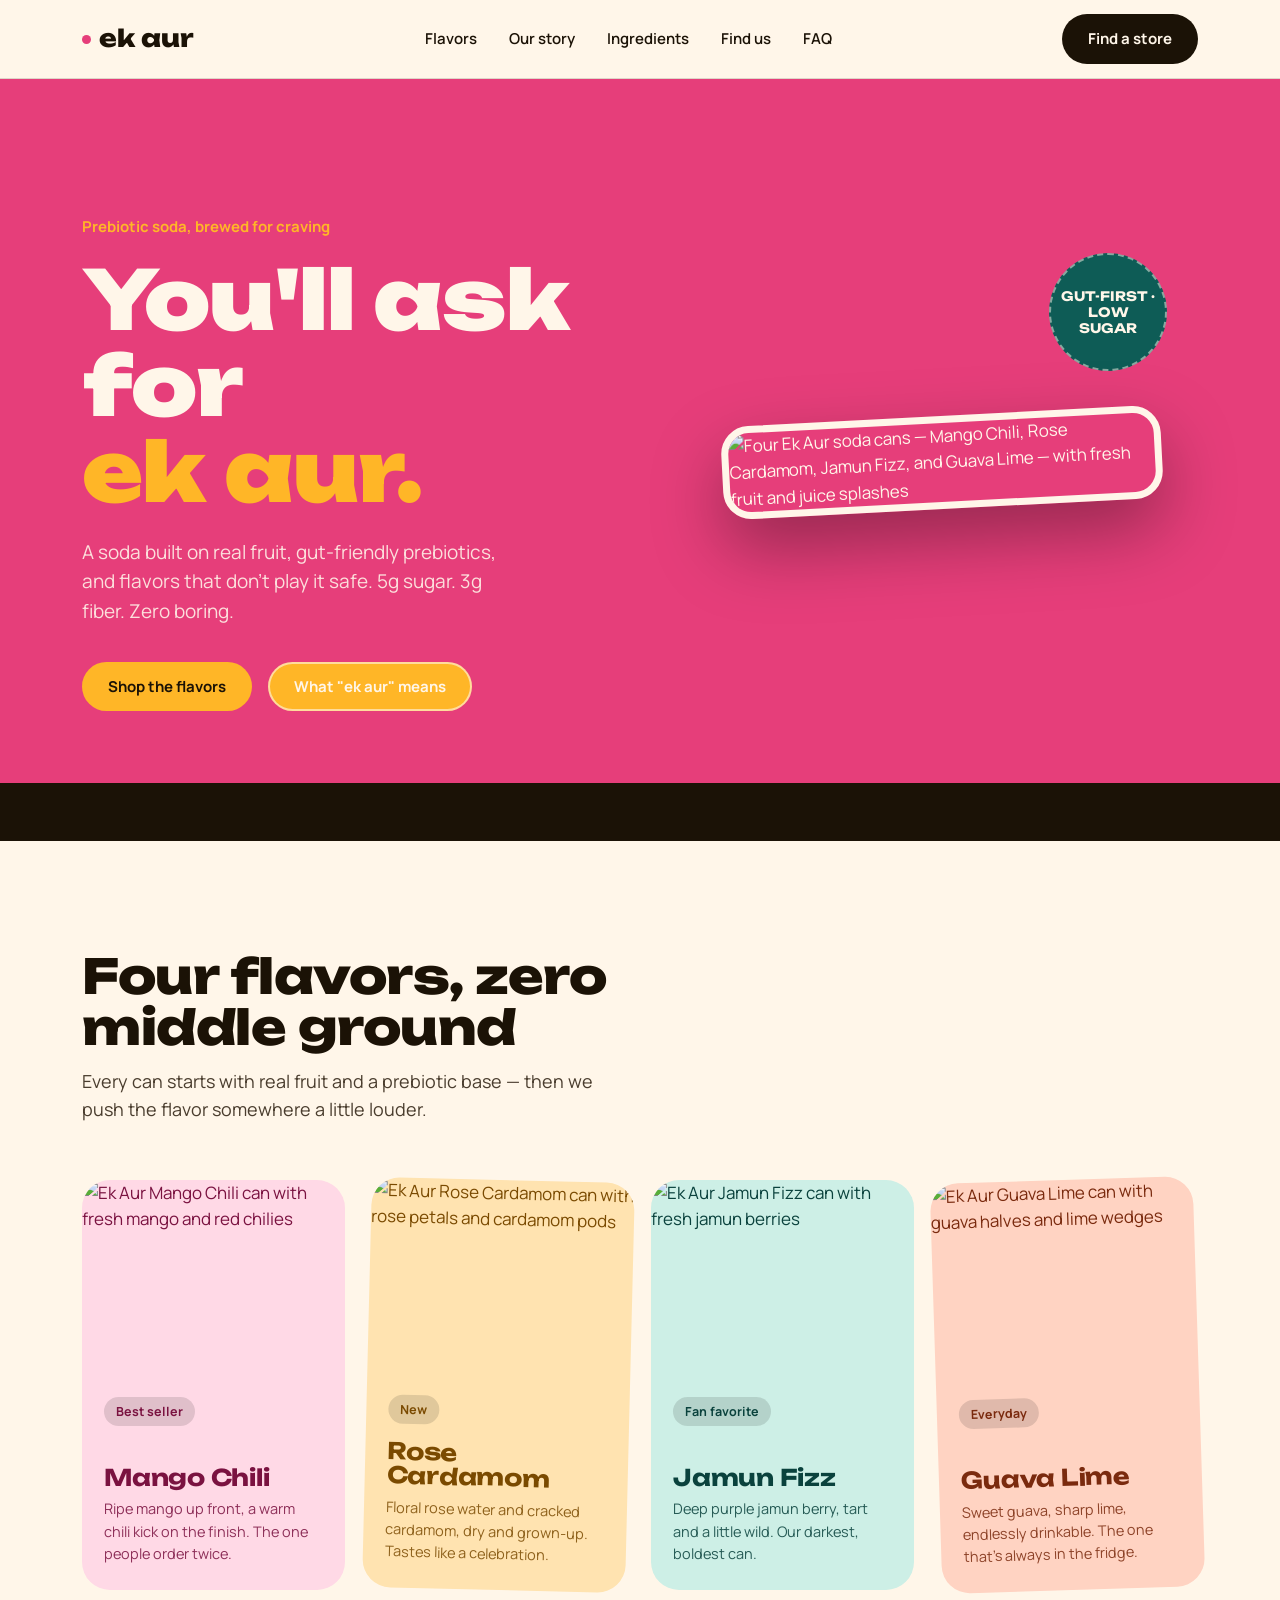
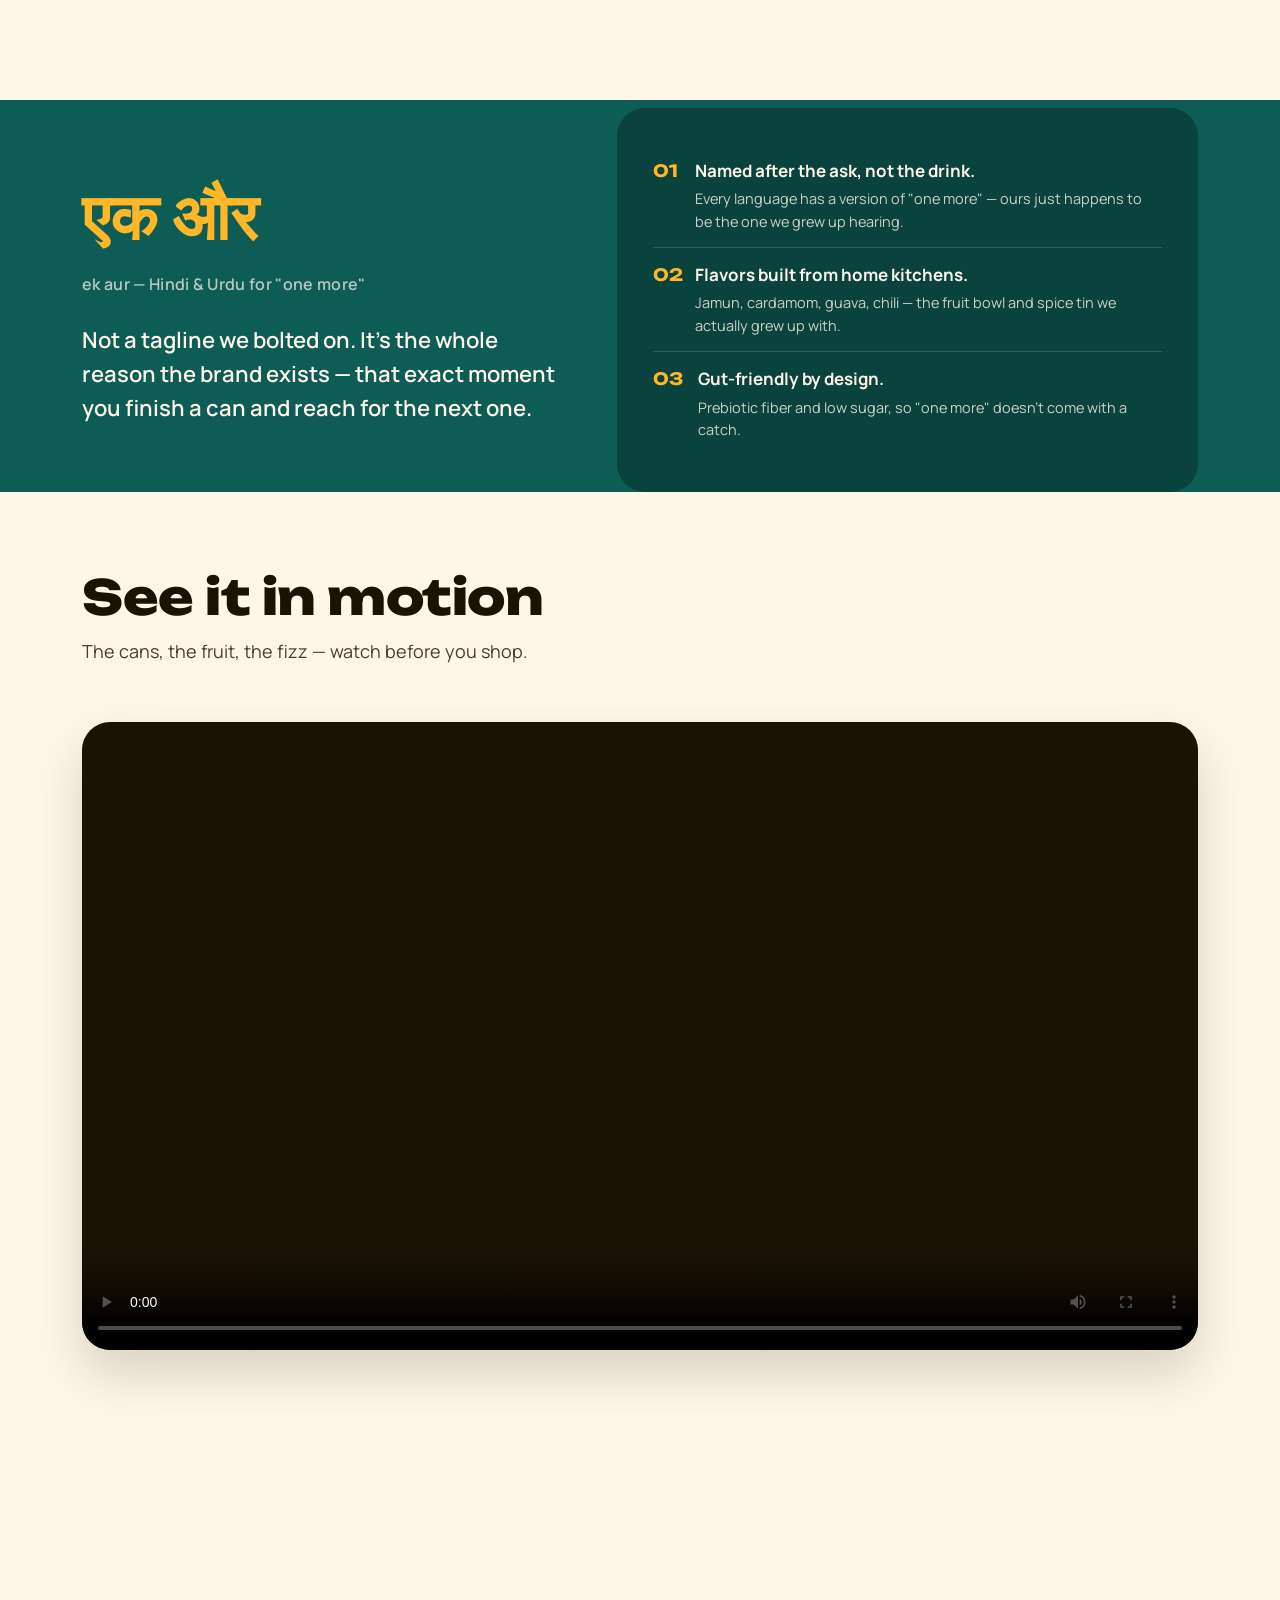
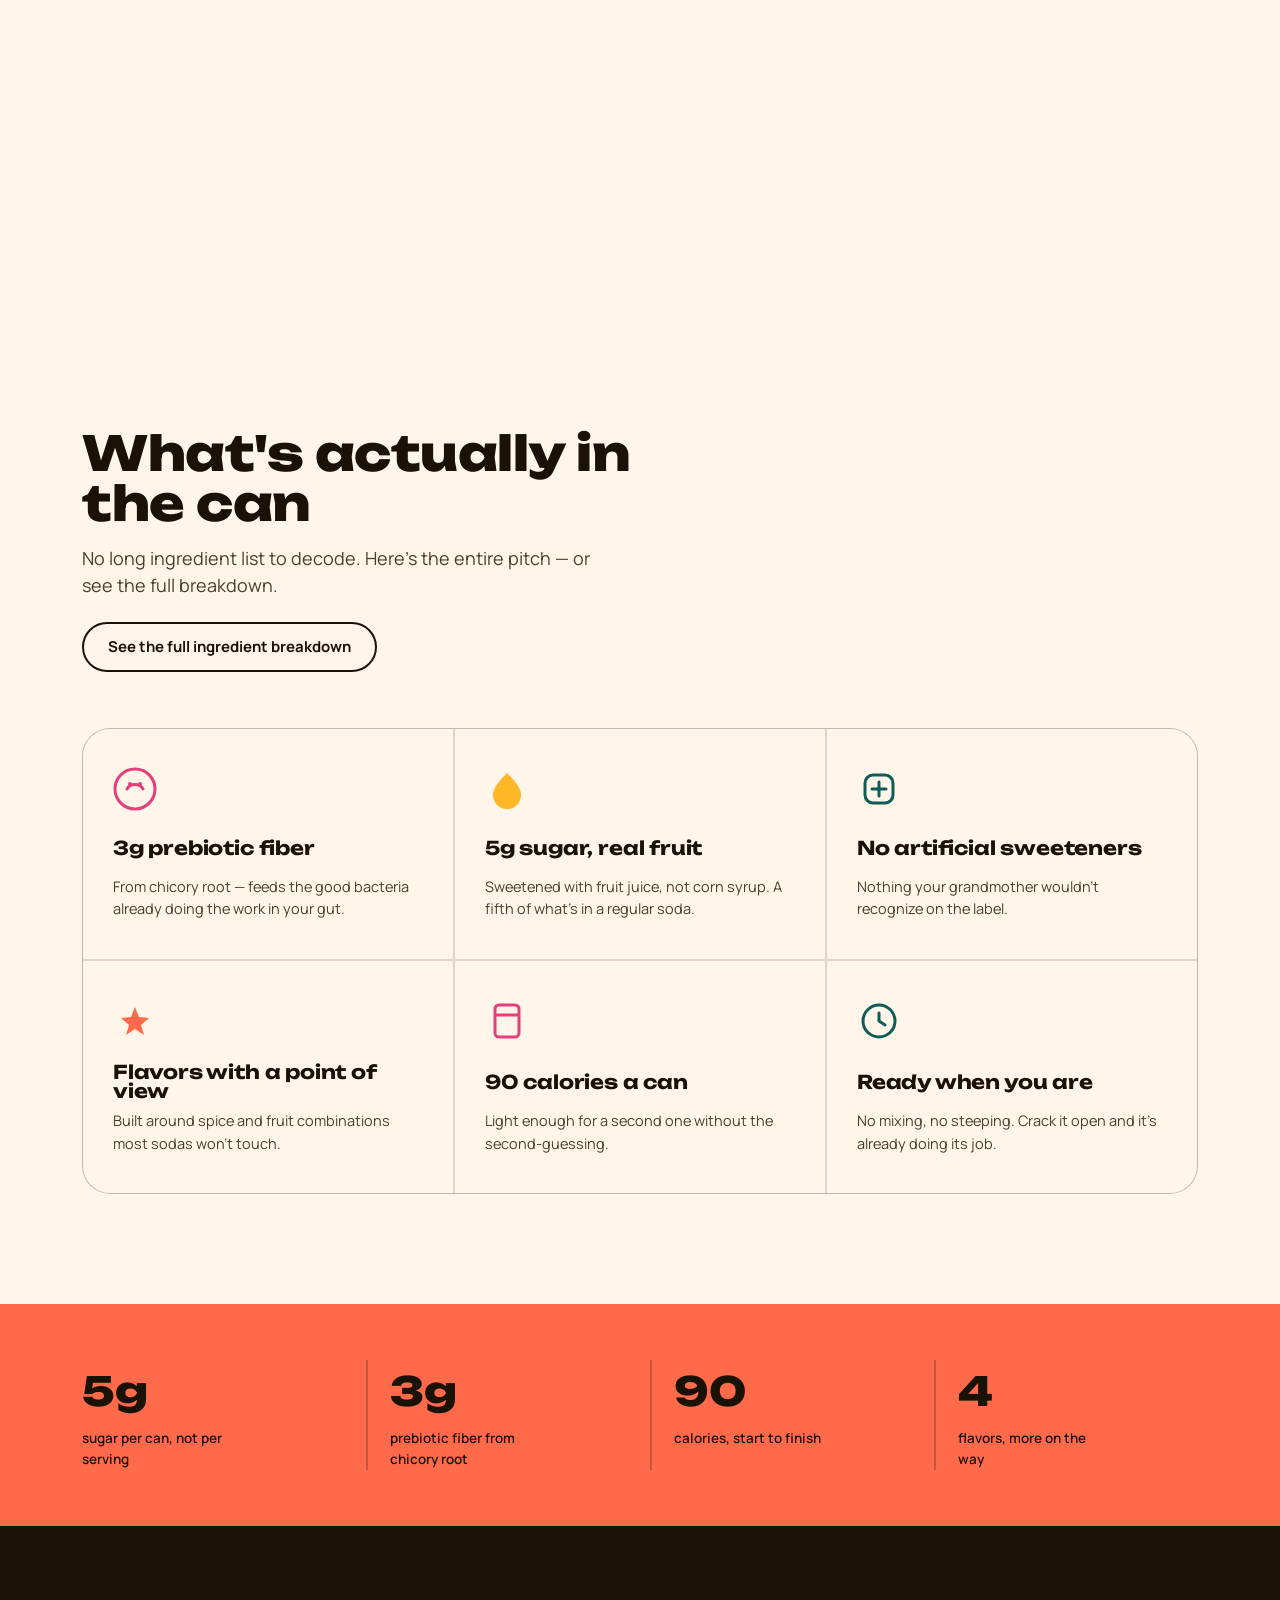
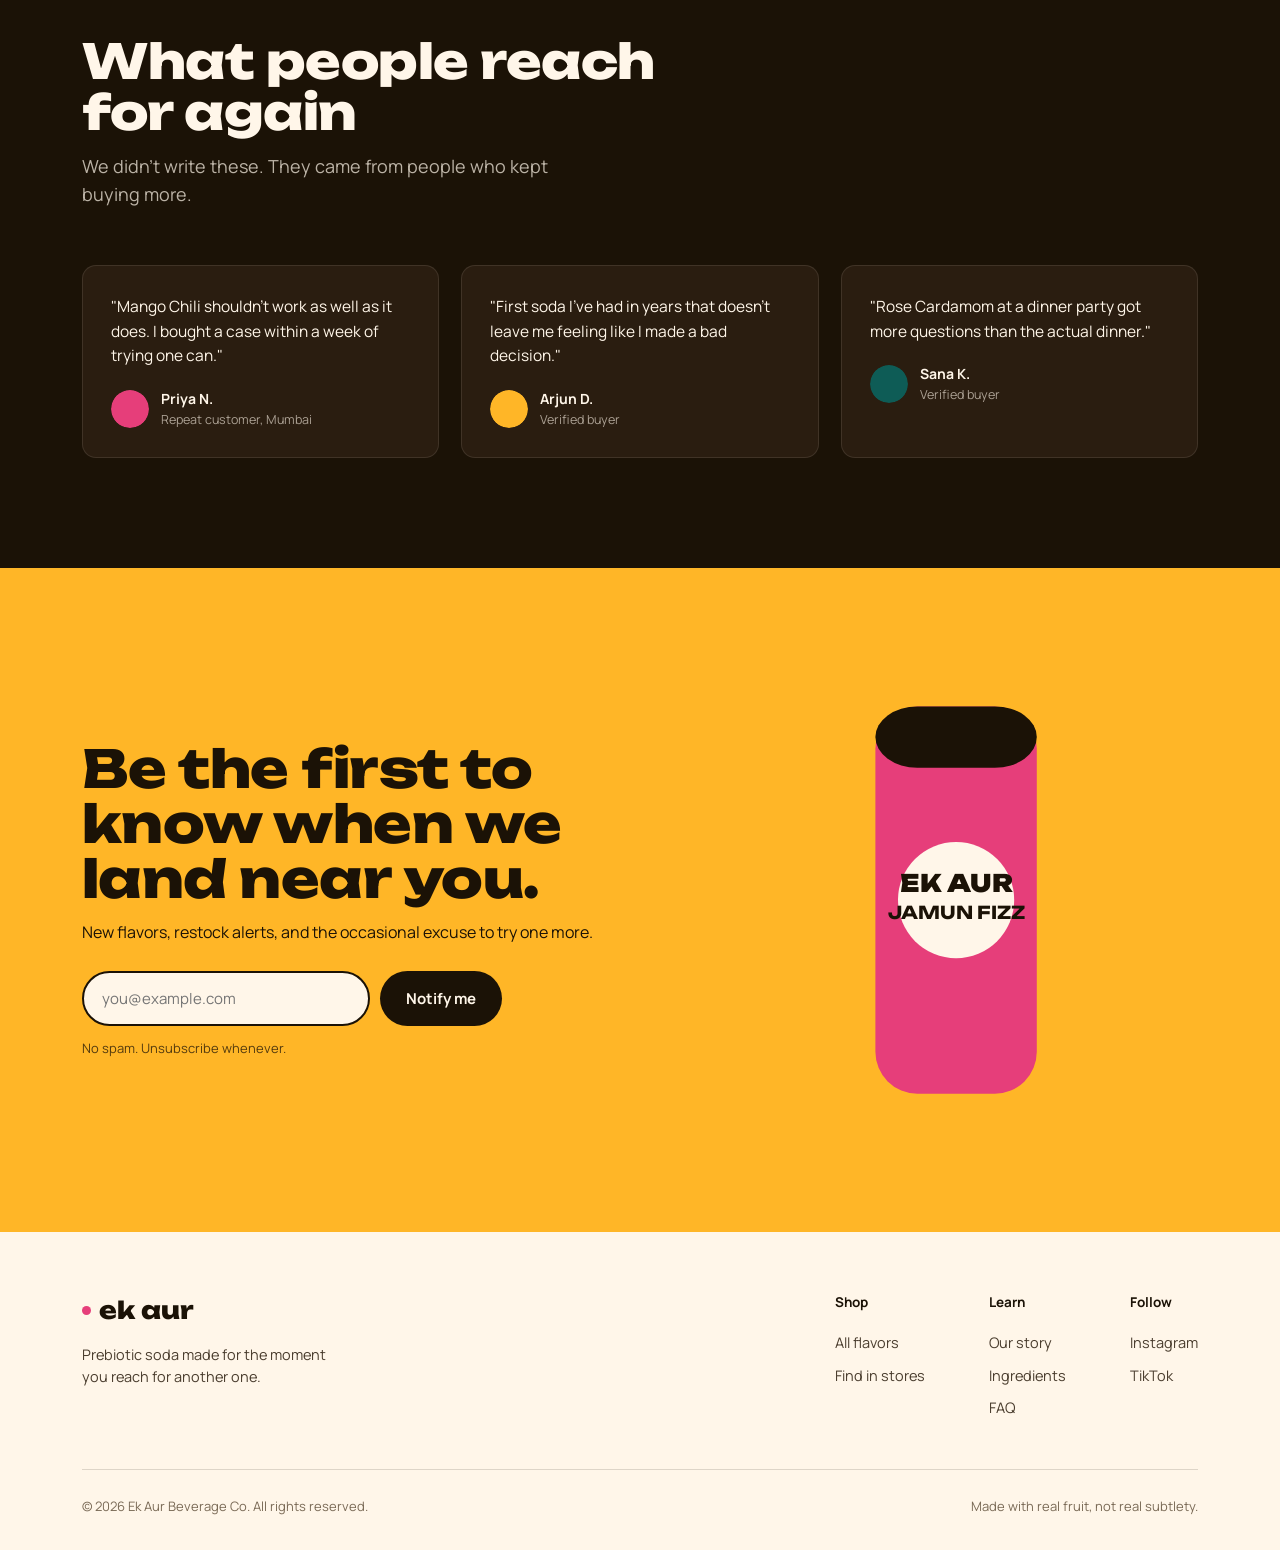
==== index.html @ 84d924bc "Add files via upload" ====
<!DOCTYPE html>
<html lang="en">
<head>
<meta charset="UTF-8">
<meta name="viewport" content="width=device-width, initial-scale=1.0">
<title>Ek Aur — Soda that makes you say it again</title>
<link rel="preconnect" href="https://fonts.googleapis.com">
<link rel="preconnect" href="https://fonts.gstatic.com" crossorigin>
<link href="https://fonts.googleapis.com/css2?family=Unbounded:wght@400;600;800;900&family=Manrope:wght@400;500;600;700;800&display=swap" rel="stylesheet">
<link rel="stylesheet" href="styles.css">
</head>
<body>

<header>
  <nav class="wrap">
    <a href="index.html" class="logo"><span class="dot"></span>ek aur</a>
    <div class="nav-links">
      <a href="index.html#flavors">Flavors</a>
      <a href="index.html#story">Our story</a>
      <a href="ingredients.html">Ingredients</a>
      <a href="find-us.html">Find us</a>
      <a href="faq.html">FAQ</a>
    </div>
    <a href="find-us.html" class="btn">Find a store</a>
  </nav>
</header>

<section class="hero">
  <div class="wrap">
    <div class="hero-copy">
      <div class="hero-eyebrow">Prebiotic soda, brewed for craving</div>
      <h1>You'll ask for<br><span class="accent">ek aur.</span></h1>
      <p class="lede">A soda built on real fruit, gut-friendly prebiotics, and flavors that don't play it safe. 5g sugar. 3g fiber. Zero boring.</p>
      <div class="hero-cta">
        <a href="#flavors" class="btn">Shop the flavors</a>
        <a href="#story" class="btn ghost">What "ek aur" means</a>
      </div>
    </div>
    <div class="hero-art">
      <div class="hero-badge">GUT-FIRST&nbsp;· LOW SUGAR</div>
      <div class="hero-photo-frame">
        <picture>
          <source srcset="media/can-group-hero.webp" type="image/webp">
          <img src="media/can-group-hero.jpg" alt="Four Ek Aur soda cans — Mango Chili, Rose Cardamom, Jamun Fizz, and Guava Lime — with fresh fruit and juice splashes" loading="eager">
        </picture>
      </div>
    </div>
  </div>
</section>

<div class="marquee-band">
  <div class="marquee-track">
    <span>5G SUGAR</span>REAL FRUIT<span>3G PREBIOTIC FIBER</span>NO ARTIFICIAL SWEETENERS<span>MADE FOR SHARING (OR NOT)</span>4 FLAVORS<span>ONE MORE, ALWAYS</span>
  </div>
</div>

<section class="section" id="flavors">
  <div class="wrap">
    <div class="section-head">
      <h2>Four flavors, zero middle ground</h2>
      <p>Every can starts with real fruit and a prebiotic base — then we push the flavor somewhere a little louder.</p>
    </div>
    <div class="flavor-grid">
      <div class="flavor-card f1">
        <picture>
          <source srcset="media/can-mango-chili.webp" type="image/webp">
          <img class="flavor-photo" src="media/can-mango-chili.jpg" alt="Ek Aur Mango Chili can with fresh mango and red chilies" loading="lazy">
        </picture>
        <div class="flavor-card-body">
          <span class="flavor-tag">Best seller</span>
          <div>
            <h3>Mango Chili</h3>
            <p>Ripe mango up front, a warm chili kick on the finish. The one people order twice.</p>
          </div>
        </div>
      </div>
      <div class="flavor-card f2">
        <picture>
          <source srcset="media/can-rose-cardamom.webp" type="image/webp">
          <img class="flavor-photo" src="media/can-rose-cardamom.jpg" alt="Ek Aur Rose Cardamom can with rose petals and cardamom pods" loading="lazy">
        </picture>
        <div class="flavor-card-body">
          <span class="flavor-tag">New</span>
          <div>
            <h3>Rose Cardamom</h3>
            <p>Floral rose water and cracked cardamom, dry and grown-up. Tastes like a celebration.</p>
          </div>
        </div>
      </div>
      <div class="flavor-card f3">
        <picture>
          <source srcset="media/can-jamun-fizz.webp" type="image/webp">
          <img class="flavor-photo" src="media/can-jamun-fizz.jpg" alt="Ek Aur Jamun Fizz can with fresh jamun berries" loading="lazy">
        </picture>
        <div class="flavor-card-body">
          <span class="flavor-tag">Fan favorite</span>
          <div>
            <h3>Jamun Fizz</h3>
            <p>Deep purple jamun berry, tart and a little wild. Our darkest, boldest can.</p>
          </div>
        </div>
      </div>
      <div class="flavor-card f4">
        <picture>
          <source srcset="media/can-guava-lime.webp" type="image/webp">
          <img class="flavor-photo" src="media/can-guava-lime.jpg" alt="Ek Aur Guava Lime can with guava halves and lime wedges" loading="lazy">
        </picture>
        <div class="flavor-card-body">
          <span class="flavor-tag">Everyday</span>
          <div>
            <h3>Guava Lime</h3>
            <p>Sweet guava, sharp lime, endlessly drinkable. The one that's always in the fridge.</p>
          </div>
        </div>
      </div>
    </div>
  </div>
</section>

<section class="story" id="story">
  <div class="wrap">
    <div>
      <div class="story-word">एक और</div>
      <div class="story-translit">ek aur — Hindi &amp; Urdu for "one more"</div>
      <p class="big">Not a tagline we bolted on. It's the whole reason the brand exists — that exact moment you finish a can and reach for the next one.</p>
    </div>
    <div class="story-meaning">
      <div class="story-meaning-row">
        <div class="num">01</div>
        <div>
          <strong>Named after the ask, not the drink.</strong>
          <div style="opacity:.8; font-size:14.5px; margin-top:4px;">Every language has a version of "one more" — ours just happens to be the one we grew up hearing.</div>
        </div>
      </div>
      <div class="story-meaning-row">
        <div class="num">02</div>
        <div>
          <strong>Flavors built from home kitchens.</strong>
          <div style="opacity:.8; font-size:14.5px; margin-top:4px;">Jamun, cardamom, guava, chili — the fruit bowl and spice tin we actually grew up with.</div>
        </div>
      </div>
      <div class="story-meaning-row">
        <div class="num">03</div>
        <div>
          <strong>Gut-friendly by design.</strong>
          <div style="opacity:.8; font-size:14.5px; margin-top:4px;">Prebiotic fiber and low sugar, so "one more" doesn't come with a catch.</div>
        </div>
      </div>
    </div>
  </div>
</section>

<section class="section tight video-showcase">
  <div class="wrap">
    <div class="section-head">
      <h2>See it in motion</h2>
      <p>The cans, the fruit, the fizz — watch before you shop.</p>
    </div>
    <div class="video-main">
      <video controls preload="metadata" poster="media/video-rose-commercial-poster.jpg" playsinline>
        <source src="media/video-rose-commercial.mp4" type="video/mp4">
      </video>
    </div>
    <div class="video-grid">
      <video class="video-tile" autoplay muted loop playsinline poster="media/video-mango-chili-poster.jpg">
        <source src="media/video-mango-chili.mp4" type="video/mp4">
      </video>
      <video class="video-tile" autoplay muted loop playsinline poster="media/video-jamun-fizz-poster.jpg">
        <source src="media/video-jamun-fizz.mp4" type="video/mp4">
      </video>
      <video class="video-tile" autoplay muted loop playsinline poster="media/video-hero-group-poster.jpg">
        <source src="media/video-hero-group.mp4" type="video/mp4">
      </video>
    </div>
  </div>
</section>

<section class="section" id="benefits">
  <div class="wrap">
    <div class="section-head">
      <h2>What's actually in the can</h2>
      <p>No long ingredient list to decode. Here's the entire pitch — or see the full breakdown.</p>
      <a href="ingredients.html" class="btn ghost">See the full ingredient breakdown</a>
    </div>
    <div class="benefit-grid">
      <div class="benefit-cell">
        <svg class="benefit-icon" viewBox="0 0 44 44"><circle cx="22" cy="22" r="20" fill="none" stroke="#E63E7A" stroke-width="3"/><path d="M14 22c3-6 13-6 16 0" stroke="#E63E7A" stroke-width="3" fill="none" stroke-linecap="round"/><circle cx="17" cy="17" r="2" fill="#E63E7A"/><circle cx="27" cy="17" r="2" fill="#E63E7A"/></svg>
        <h3>3g prebiotic fiber</h3>
        <p>From chicory root — feeds the good bacteria already doing the work in your gut.</p>
      </div>
      <div class="benefit-cell">
        <svg class="benefit-icon" viewBox="0 0 44 44"><path d="M22 6c8 8 14 15 14 22a14 14 0 0 1-28 0c0-7 6-14 14-22z" fill="#FFB627"/></svg>
        <h3>5g sugar, real fruit</h3>
        <p>Sweetened with fruit juice, not corn syrup. A fifth of what's in a regular soda.</p>
      </div>
      <div class="benefit-cell">
        <svg class="benefit-icon" viewBox="0 0 44 44"><rect x="8" y="8" width="28" height="28" rx="8" fill="none" stroke="#0E5C56" stroke-width="3"/><path d="M15 22h14M22 15v14" stroke="#0E5C56" stroke-width="3" stroke-linecap="round"/></svg>
        <h3>No artificial sweeteners</h3>
        <p>Nothing your grandmother wouldn't recognize on the label.</p>
      </div>
      <div class="benefit-cell">
        <svg class="benefit-icon" viewBox="0 0 44 44"><path d="M22 8l4 10 10 1-8 7 3 10-9-6-9 6 3-10-8-7 10-1z" fill="#FF6B4A"/></svg>
        <h3>Flavors with a point of view</h3>
        <p>Built around spice and fruit combinations most sodas won't touch.</p>
      </div>
      <div class="benefit-cell">
        <svg class="benefit-icon" viewBox="0 0 44 44"><rect x="10" y="6" width="24" height="32" rx="4" fill="none" stroke="#E63E7A" stroke-width="3"/><path d="M10 16h24" stroke="#E63E7A" stroke-width="3"/></svg>
        <h3>90 calories a can</h3>
        <p>Light enough for a second one without the second-guessing.</p>
      </div>
      <div class="benefit-cell">
        <svg class="benefit-icon" viewBox="0 0 44 44"><circle cx="22" cy="22" r="16" fill="none" stroke="#0E5C56" stroke-width="3"/><path d="M22 14v8l6 4" stroke="#0E5C56" stroke-width="3" stroke-linecap="round" fill="none"/></svg>
        <h3>Ready when you are</h3>
        <p>No mixing, no steeping. Crack it open and it's already doing its job.</p>
      </div>
    </div>
  </div>
</section>

<div class="stat-strip">
  <div class="wrap">
    <div class="stat"><div class="big-num">5g</div><div class="label">sugar per can, not per serving</div></div>
    <div class="stat"><div class="big-num">3g</div><div class="label">prebiotic fiber from chicory root</div></div>
    <div class="stat"><div class="big-num">90</div><div class="label">calories, start to finish</div></div>
    <div class="stat"><div class="big-num">4</div><div class="label">flavors, more on the way</div></div>
  </div>
</div>

<section class="testimonials section" id="reviews">
  <div class="wrap">
    <div class="section-head">
      <h2>What people reach for again</h2>
      <p>We didn't write these. They came from people who kept buying more.</p>
    </div>
    <div class="t-grid">
      <div class="t-card">
        <p>"Mango Chili shouldn't work as well as it does. I bought a case within a week of trying one can."</p>
        <div class="t-who">
          <svg class="t-avatar" viewBox="0 0 40 40"><circle cx="20" cy="20" r="20" fill="#E63E7A"/></svg>
          <div><div class="name">Priya N.</div><div class="meta">Repeat customer, Mumbai</div></div>
        </div>
      </div>
      <div class="t-card">
        <p>"First soda I've had in years that doesn't leave me feeling like I made a bad decision."</p>
        <div class="t-who">
          <svg class="t-avatar" viewBox="0 0 40 40"><circle cx="20" cy="20" r="20" fill="#FFB627"/></svg>
          <div><div class="name">Arjun D.</div><div class="meta">Verified buyer</div></div>
        </div>
      </div>
      <div class="t-card">
        <p>"Rose Cardamom at a dinner party got more questions than the actual dinner."</p>
        <div class="t-who">
          <svg class="t-avatar" viewBox="0 0 40 40"><circle cx="20" cy="20" r="20" fill="#0E5C56"/></svg>
          <div><div class="name">Sana K.</div><div class="meta">Verified buyer</div></div>
        </div>
      </div>
    </div>
  </div>
</section>

<section class="cta-band" id="cta">
  <div class="wrap">
    <div>
      <h2>Be the first to know when we land near you.</h2>
      <p style="margin-top:14px; font-size:16px;">New flavors, restock alerts, and the occasional excuse to try one more.</p>
      <form class="cta-form" onsubmit="event.preventDefault(); this.querySelector('input').value=''; document.getElementById('cta-thanks').style.display='block';">
        <input type="email" required placeholder="you@example.com" aria-label="Email address">
        <button class="btn" type="submit">Notify me</button>
      </form>
      <p class="cta-note" id="cta-thanks" style="display:none;">You're on the list — first can's on us at launch.</p>
      <p class="cta-note" id="cta-static">No spam. Unsubscribe whenever.</p>
    </div>
    <svg viewBox="0 0 300 300" style="justify-self:center;">
      <rect x="100" y="30" width="100" height="240" rx="26" fill="#E63E7A"/>
      <rect x="100" y="30" width="100" height="38" rx="26" fill="#1B1206"/>
      <circle cx="150" cy="150" r="36" fill="#FFF6E9"/>
      <text x="150" y="145" text-anchor="middle" fill="#1B1206" font-family="Unbounded, sans-serif" font-weight="900" font-size="15">EK AUR</text>
      <text x="150" y="162" text-anchor="middle" fill="#1B1206" font-family="Unbounded, sans-serif" font-weight="700" font-size="11">JAMUN FIZZ</text>
    </svg>
  </div>
</section>

<footer>
  <div class="wrap">
    <div class="footer-top">
      <div>
        <a href="index.html" class="logo"><span class="dot"></span>ek aur</a>
        <p style="max-width:260px; margin-top:14px; font-size:14.5px; color:#4a3d2e;">Prebiotic soda made for the moment you reach for another one.</p>
      </div>
      <div class="footer-cols">
        <div class="footer-col">
          <h4>Shop</h4>
          <a href="index.html#flavors">All flavors</a>
          <a href="find-us.html">Find in stores</a>
        </div>
        <div class="footer-col">
          <h4>Learn</h4>
          <a href="index.html#story">Our story</a>
          <a href="ingredients.html">Ingredients</a>
          <a href="faq.html">FAQ</a>
        </div>
        <div class="footer-col">
          <h4>Follow</h4>
          <a href="#">Instagram</a>
          <a href="#">TikTok</a>
        </div>
      </div>
    </div>
    <div class="footer-bottom">
      <span>© 2026 Ek Aur Beverage Co. All rights reserved.</span>
      <span>Made with real fruit, not real subtlety.</span>
    </div>
  </div>
</footer>

</body>
</html>
---- styles.css ----
/* ===== Ek Aur — shared styles ===== */
:root{
  --cream:#FFF6E9;
  --ink:#1B1206;
  --magenta:#E63E7A;
  --magenta-dark:#C22B62;
  --marigold:#FFB627;
  --teal:#0E5C56;
  --teal-dark:#0A423D;
  --coral:#FF6B4A;
  --line: rgba(27,18,6,0.14);
  --radius-lg: 28px;
  --radius-sm: 14px;
}
*{box-sizing:border-box; margin:0; padding:0;}
html{scroll-behavior:smooth;}
body{
  background:var(--cream);
  color:var(--ink);
  font-family:'Manrope', sans-serif;
  font-size:17px;
  line-height:1.55;
  overflow-x:hidden;
}
h1,h2,h3,.display{
  font-family:'Unbounded', sans-serif;
  line-height:1.05;
  letter-spacing:-0.01em;
}
a{color:inherit; text-decoration:none;}
img,svg{display:block; max-width:100%;}
.wrap{ max-width:1180px; margin:0 auto; padding:0 32px; }
button{font-family:inherit; cursor:pointer; border:none;}
a:focus-visible, button:focus-visible, input:focus-visible, summary:focus-visible{
  outline:3px solid var(--teal); outline-offset:3px;
}
@media (prefers-reduced-motion: reduce){ *{animation:none !important; transition:none !important;} }

/* ---------- NAV ---------- */
header{
  position:sticky; top:0; z-index:50;
  background:rgba(255,246,233,0.92);
  backdrop-filter:blur(8px);
  border-bottom:1px solid var(--line);
}
nav.wrap{ display:flex; align-items:center; justify-content:space-between; height:78px; }
.logo{ font-family:'Unbounded'; font-weight:800; font-size:24px; display:flex; align-items:center; gap:8px; }
.logo .dot{width:9px; height:9px; border-radius:50%; background:var(--magenta); display:inline-block;}
.nav-links{display:flex; gap:32px; font-weight:600; font-size:15px;}
.nav-links a{position:relative; padding:4px 0;}
.nav-links a::after{ content:""; position:absolute; left:0; bottom:0; height:2px; width:0; background:var(--magenta); transition:width .25s ease; }
.nav-links a:hover::after, .nav-links a.active::after{width:100%;}
.btn{
  display:inline-flex; align-items:center; gap:8px;
  background:var(--ink); color:var(--cream);
  padding:13px 26px; border-radius:100px; font-weight:700; font-size:15px;
  transition: transform .18s ease, background .18s ease;
}
.btn:hover{ background:var(--magenta-dark); transform:translateY(-2px);}
.btn.ghost{background:transparent; color:var(--ink); border:2px solid var(--ink); padding:11px 24px;}
.btn.ghost:hover{background:var(--ink); color:var(--cream);}

/* ---------- PAGE HEADER (sub-pages) ---------- */
.page-header{ background:var(--teal); color:var(--cream); padding:76px 0 84px; position:relative; overflow:hidden;}
.page-header .eyebrow{ font-weight:700; font-size:14px; color:var(--marigold); margin-bottom:14px;}
.page-header h1{ font-size:clamp(36px,5vw,58px); font-weight:800; max-width:640px;}
.page-header p{ margin-top:18px; font-size:18px; color:rgba(255,246,233,0.85); max-width:520px;}
.page-header .blob{position:absolute; border-radius:50%; background:rgba(255,182,39,0.18);}

/* ---------- HERO (home) ---------- */
.hero{ position:relative; background:var(--magenta); color:var(--cream); padding-top:64px; overflow:hidden; }
.hero .wrap{ display:grid; grid-template-columns:1.05fr 0.95fr; gap:40px; align-items:center; min-height:640px; }
.hero-eyebrow{ font-weight:700; font-size:15px; color:var(--marigold); margin-bottom:18px; }
.hero h1{ font-size:clamp(48px, 6.4vw, 88px); font-weight:900; color:var(--cream); }
.hero h1 .accent{color:var(--marigold);}
.hero p.lede{ margin-top:24px; max-width:440px; font-size:19px; color:rgba(255,246,233,0.88); }
.hero-cta{display:flex; gap:16px; margin-top:36px; flex-wrap:wrap;}
.hero .btn{background:var(--marigold); color:var(--ink);}
.hero .btn:hover{background:#fff; }
.hero .btn.ghost{border-color:rgba(255,246,233,0.6); color:var(--cream);}
.hero .btn.ghost:hover{background:rgba(255,246,233,0.14); color:var(--cream);}
.hero-art{position:relative; height:560px; display:flex; align-items:center; justify-content:center;}
.hero-photo-frame{
  width:440px; max-width:88%; border-radius:var(--radius-lg); overflow:hidden;
  transform:rotate(-3deg); box-shadow:0 30px 70px rgba(0,0,0,0.35);
  border:7px solid var(--cream);
}
.hero-photo-frame img{width:100%; height:auto; display:block;}
.hero-badge{
  position:absolute; top:70px; right:6%; width:118px; height:118px; border-radius:50%;
  background:var(--teal); color:var(--cream); display:flex; align-items:center; justify-content:center;
  text-align:center; font-family:'Unbounded'; font-weight:700; font-size:13px; line-height:1.25; padding:10px;
  animation: spin-slow 18s linear infinite; border:2px dashed rgba(255,246,233,0.5);
}
@keyframes spin-slow{ to{ transform:rotate(360deg);} }

/* ---------- MARQUEE ---------- */
.marquee-band{ background:var(--ink); color:var(--cream); overflow:hidden; white-space:nowrap; padding:16px 0; }
.marquee-track{ display:inline-block; padding-left:100%; animation: scroll-left 26s linear infinite; font-family:'Unbounded'; font-weight:600; font-size:16px; }
.marquee-track span{ margin:0 28px; color:var(--marigold);}
@keyframes scroll-left{ from{transform:translateX(0);} to{transform:translateX(-100%);} }

/* ---------- SECTION ---------- */
.section{padding:110px 0;}
.section.tight{padding:80px 0;}
.section-head{max-width:600px; margin-bottom:56px;}
.section-head h2{font-size:clamp(32px,4vw,48px); font-weight:800;}
.section-head p{margin-top:16px; font-size:18px; color:#4a3d2e; max-width:520px;}
.section-head .btn{margin-top:22px;}

/* ---------- FLAVORS ---------- */
.flavor-grid{ display:grid; grid-template-columns:repeat(4, 1fr); gap:22px; }
.flavor-card{
  border-radius:var(--radius-lg); overflow:hidden; min-height:340px;
  display:flex; flex-direction:column; position:relative;
  transition: transform .3s cubic-bezier(.2,.8,.2,1);
}
.flavor-card:hover{transform:translateY(-8px) rotate(-1deg);}
.flavor-card:nth-child(2){ transform:rotate(1.4deg); }
.flavor-card:nth-child(2):hover{ transform:translateY(-8px) rotate(1.4deg) scale(1.01); }
.flavor-card:nth-child(4){ transform:rotate(-1.8deg); }
.flavor-card:nth-child(4):hover{ transform:translateY(-8px) rotate(-1.8deg) scale(1.01); }
.flavor-photo{width:100%; aspect-ratio:4/3; object-fit:cover; display:block;}
.flavor-card-body{padding:20px 22px 24px; display:flex; flex-direction:column; flex:1; justify-content:space-between;}
.flavor-card h3{font-size:23px; font-weight:700; margin-top:16px;}
.flavor-card p{font-size:14.5px; margin-top:8px; opacity:0.85;}
.flavor-tag{ align-self:flex-start; font-size:12.5px; font-weight:700; padding:5px 12px; border-radius:100px; background:rgba(0,0,0,0.12); }
.f1{background:#FFD9E6; color:#7A1240;}
.f2{background:#FFE3B0; color:#7A4A00;}
.f3{background:#CDEFE6; color:#0A423D;}
.f4{background:#FFD3C2; color:#7A2A0E;}

/* ---------- VIDEO SHOWCASE ---------- */
.video-main{ border-radius:var(--radius-lg); overflow:hidden; box-shadow:0 24px 50px rgba(27,18,6,0.16); }
.video-main video{ width:100%; display:block; background:var(--ink); aspect-ratio:16/9; object-fit:cover;}
.video-grid{ display:grid; grid-template-columns:repeat(3,1fr); gap:18px; margin-top:22px; }
.video-tile{ width:100%; aspect-ratio:4/5; object-fit:cover; border-radius:var(--radius-sm); display:block; }
.video-tile:nth-child(2){ margin-top:16px; }
.video-tile:nth-child(3){ margin-top:-16px; }

/* ---------- STORY ---------- */
.story{ background:var(--teal); color:var(--cream); position:relative; }
.story .wrap{ display:grid; grid-template-columns:0.9fr 1.1fr; gap:60px; align-items:center; }
.story-word{ font-family:'Unbounded'; font-weight:900; font-size:clamp(40px,5vw,64px); color:var(--marigold); }
.story-translit{font-size:16px; letter-spacing:0.02em; color:rgba(255,246,233,0.7); margin-top:6px; font-weight:600;}
.story p.big{font-size:22px; font-weight:600; margin-top:26px; max-width:480px;}
.story-meaning{ background:var(--teal-dark); border-radius:var(--radius-lg); padding:36px; margin-top:8px; }
.story-meaning-row{display:flex; gap:16px; padding:14px 0; border-bottom:1px solid rgba(255,246,233,0.14);}
.story-meaning-row:last-child{border-bottom:none;}
.story-meaning-row .num{font-family:'Unbounded'; font-weight:700; color:var(--marigold); min-width:26px;}

/* ---------- BENEFITS ---------- */
.benefit-grid{ display:grid; grid-template-columns:repeat(3,1fr); gap:2px; background:var(--line); border:1px solid var(--line); border-radius:var(--radius-lg); overflow:hidden; }
.benefit-cell{ background:var(--cream); padding:38px 30px; min-height:230px; display:flex; flex-direction:column; justify-content:space-between; }
.benefit-icon{width:44px; height:44px;}
.benefit-cell h3{font-size:19px; font-weight:700; margin-top:20px;}
.benefit-cell p{font-size:14.5px; color:#4a3d2e; margin-top:8px;}

/* ---------- INGREDIENT DEEP-DIVE ---------- */
.ingredient-row{
  display:grid; grid-template-columns:220px 1fr; gap:40px; align-items:center;
  padding:44px 0; border-bottom:1px solid var(--line);
}
.ingredient-row:last-child{border-bottom:none;}
.ingredient-row:nth-child(even){ grid-template-columns:220px 1fr; }
.ingredient-mark{
  width:180px; height:180px; border-radius:50%; display:flex; align-items:center; justify-content:center;
  flex-shrink:0; overflow:hidden;
}
.ingredient-mark svg{width:78px; height:78px;}
.ingredient-mark-photo img{width:100%; height:100%; object-fit:cover; display:block;}
.ingredient-copy .tag{ font-size:12.5px; font-weight:700; padding:5px 12px; border-radius:100px; background:rgba(27,18,6,0.08); display:inline-block; margin-bottom:14px;}
.ingredient-copy h3{font-size:26px; font-weight:700;}
.ingredient-copy p{margin-top:12px; max-width:640px; color:#4a3d2e; font-size:15.5px;}
.ingredient-stats{display:flex; gap:28px; margin-top:18px; flex-wrap:wrap;}
.ingredient-stats div{font-size:13px; font-weight:600; color:#4a3d2e;}
.ingredient-stats strong{display:block; font-family:'Unbounded'; font-size:20px; color:var(--ink);}

/* ---------- STAT STRIP ---------- */
.stat-strip{ background:var(--coral); color:var(--ink); }
.stat-strip .wrap{ display:grid; grid-template-columns:repeat(4,1fr); padding:56px 32px; gap:20px; }
.stat{text-align:left; border-left:2px solid rgba(27,18,6,0.25); padding-left:22px;}
.stat:first-child{border-left:none; padding-left:0;}
.stat .big-num{font-family:'Unbounded'; font-weight:800; font-size:40px;}
.stat .label{font-size:13.5px; font-weight:600; margin-top:6px; max-width:150px;}

/* ---------- TESTIMONIALS ---------- */
.testimonials{background:var(--ink); color:var(--cream);}
.testimonials .section-head p{color:rgba(255,246,233,0.7);}
.testimonials .section-head h2{color:var(--cream);}
.t-grid{display:grid; grid-template-columns:repeat(3,1fr); gap:22px;}
.t-card{ background:#2A1D10; border-radius:var(--radius-sm); padding:28px; border:1px solid rgba(255,246,233,0.1); }
.t-card p{font-size:15.5px; line-height:1.6;}
.t-who{margin-top:20px; display:flex; align-items:center; gap:12px;}
.t-avatar{width:38px; height:38px; border-radius:50%;}
.t-who .name{font-weight:700; font-size:14px;}
.t-who .meta{font-size:12.5px; opacity:0.6;}

/* ---------- STORE LOCATOR ---------- */
.locator-panel{
  display:grid; grid-template-columns:1fr 1.3fr; gap:0;
  border:1px solid var(--line); border-radius:var(--radius-lg); overflow:hidden;
}
.locator-search{ background:var(--cream); padding:40px; }
.locator-search h3{font-size:20px; font-weight:700; margin-bottom:16px;}
.locator-search .search-row{display:flex; gap:10px;}
.locator-search input{ flex:1; padding:14px 16px; border-radius:100px; border:2px solid var(--ink); font-family:inherit; font-size:14.5px; background:#fff;}
.locator-search .btn{padding:13px 20px;}
.locator-search .request-note{margin-top:28px; font-size:14px; color:#4a3d2e; line-height:1.6;}
.locator-map{ background: repeating-linear-gradient(135deg, #CDEFE6, #CDEFE6 14px, #bfe6da 14px, #bfe6da 28px); position:relative; min-height:340px;}
.map-pin{
  position:absolute; width:30px; height:30px; background:var(--magenta); border-radius:50% 50% 50% 0;
  transform:rotate(-45deg); border:2px solid var(--ink);
}
.city-list{ margin-top:0; }
.city-row{ display:flex; justify-content:space-between; align-items:center; padding:20px 40px; border-top:1px solid var(--line); }
.city-row .city{font-weight:700; font-size:15px;}
.city-row .stores{font-size:13.5px; color:#4a3d2e; margin-top:3px;}
.city-row .count{ font-family:'Unbounded'; font-weight:700; color:var(--magenta-dark); font-size:14px;}

/* ---------- FAQ ---------- */
.faq-category{margin-bottom:48px;}
.faq-category h3{font-size:14px; font-weight:700; text-transform:none; color:var(--magenta-dark); margin-bottom:18px;}
.faq-item{ border-bottom:1px solid var(--line); }
.faq-item summary{
  padding:22px 4px; font-weight:700; font-size:16.5px; cursor:pointer; list-style:none;
  display:flex; justify-content:space-between; align-items:center; gap:20px;
}
.faq-item summary::-webkit-details-marker{display:none;}
.faq-item summary .icon{
  width:26px; height:26px; border-radius:50%; border:2px solid var(--ink); flex-shrink:0;
  display:flex; align-items:center; justify-content:center; font-size:16px; font-weight:700;
  transition: transform .2s ease;
}
.faq-item[open] summary .icon{transform:rotate(45deg);}
.faq-item .faq-answer{ padding:0 4px 24px; color:#4a3d2e; font-size:15.5px; max-width:640px; }

/* ---------- CTA / NEWSLETTER ---------- */
.cta-band{ background:var(--marigold); color:var(--ink); position:relative; overflow:hidden; }
.cta-band .wrap{ padding:90px 32px; display:grid; grid-template-columns:1.1fr 0.9fr; gap:40px; align-items:center; }
.cta-band h2{font-size:clamp(34px,4.2vw,52px); font-weight:800;}
.cta-form{display:flex; gap:10px; margin-top:26px; max-width:420px;}
.cta-form input{ flex:1; padding:15px 18px; border-radius:100px; border:2px solid var(--ink); font-family:inherit; font-size:15px; background:var(--cream); }
.cta-form .btn{background:var(--ink); color:var(--cream); white-space:nowrap;}
.cta-form .btn:hover{background:var(--teal-dark);}
.cta-note{font-size:13px; margin-top:12px; opacity:0.75;}

/* ---------- FOOTER ---------- */
footer{background:var(--cream); padding:60px 0 34px;}
.footer-top{ display:flex; justify-content:space-between; align-items:flex-start; padding-bottom:44px; border-bottom:1px solid var(--line); flex-wrap:wrap; gap:32px; }
.footer-cols{display:flex; gap:64px; flex-wrap:wrap;}
.footer-col h4{font-size:13.5px; font-weight:700; margin-bottom:14px;}
.footer-col a{display:block; font-size:14.5px; color:#4a3d2e; padding:5px 0;}
.footer-col a:hover{color:var(--magenta-dark);}
.footer-bottom{ display:flex; justify-content:space-between; align-items:center; padding-top:26px; font-size:13px; color:#7a6a56; flex-wrap:wrap; gap:12px; }

/* ---------- RESPONSIVE ---------- */
@media (max-width:920px){
  .nav-links{display:none;}
  .hero .wrap{grid-template-columns:1fr; min-height:auto; padding-top:12px; padding-bottom:40px;}
  .hero-art{height:380px; margin-top:20px;}
  .hero-badge{display:none;}
  .flavor-grid{grid-template-columns:repeat(2,1fr);}
  .story .wrap{grid-template-columns:1fr;}
  .benefit-grid{grid-template-columns:1fr;}
  .stat-strip .wrap{grid-template-columns:repeat(2,1fr);}
  .t-grid{grid-template-columns:1fr;}
  .cta-band .wrap{grid-template-columns:1fr;}
  .cta-form{flex-direction:column;}
  .footer-cols{gap:36px;}
  .ingredient-row{grid-template-columns:1fr; text-align:left;}
  .ingredient-mark{width:120px; height:120px;}
  .ingredient-mark svg{width:56px; height:56px;}
  .locator-panel{grid-template-columns:1fr;}
  .city-row{padding:18px 24px;}
  .hero-photo-frame{width:320px;}
  .video-grid{grid-template-columns:repeat(3,1fr); gap:10px;}
  .video-tile:nth-child(2){margin-top:0;}
  .video-tile:nth-child(3){margin-top:0;}
}
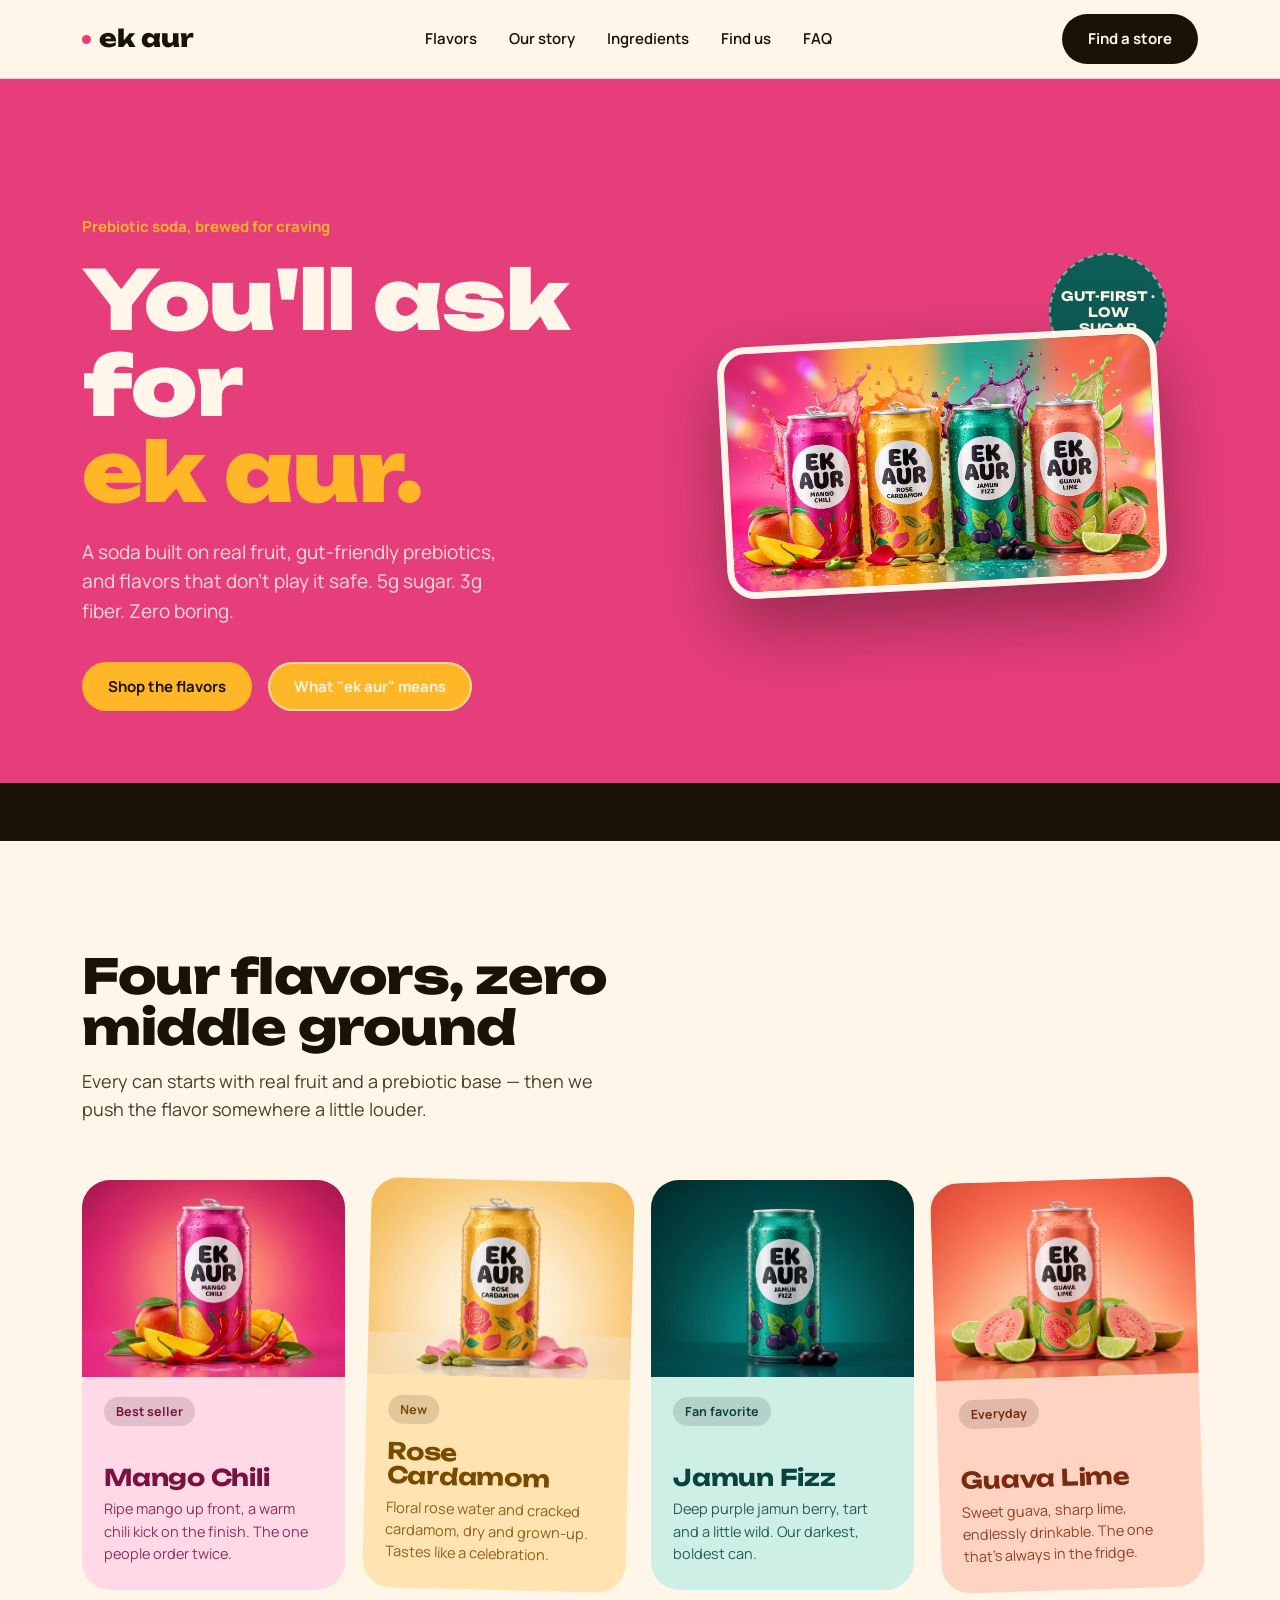
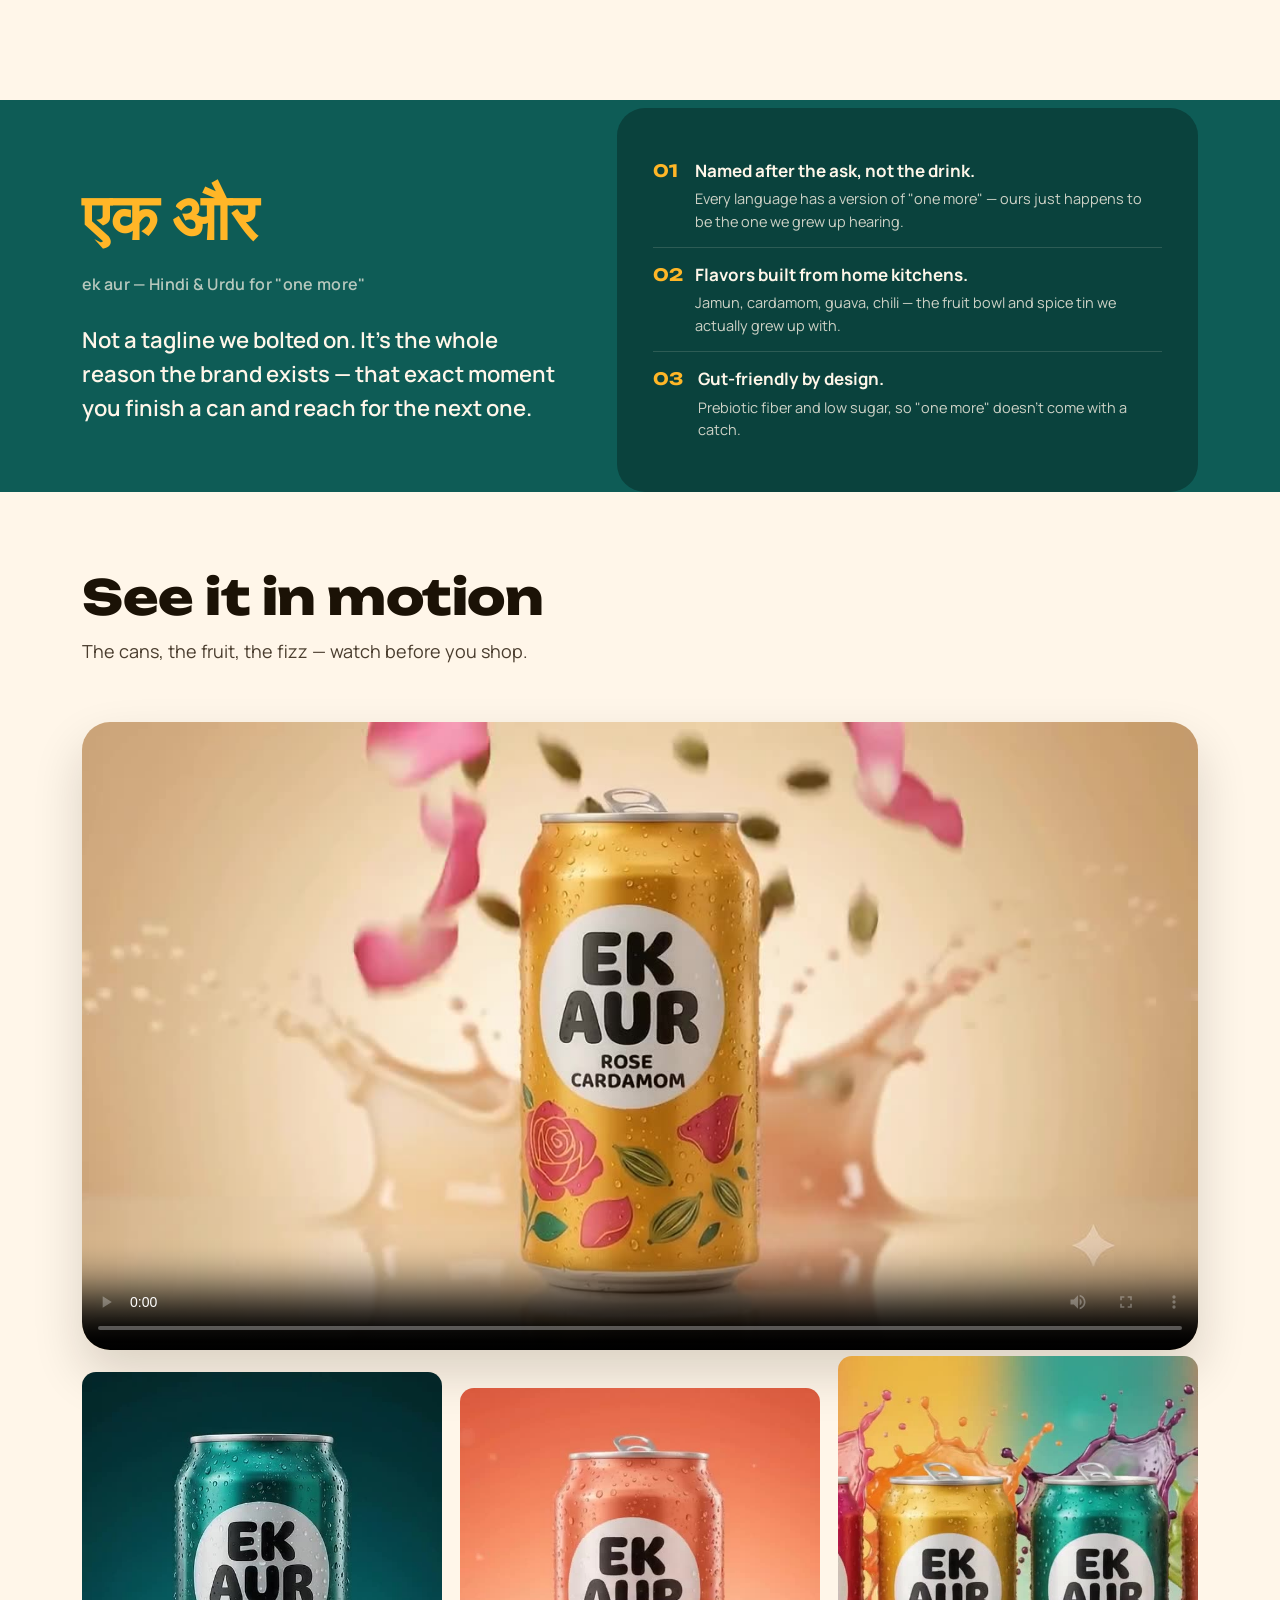
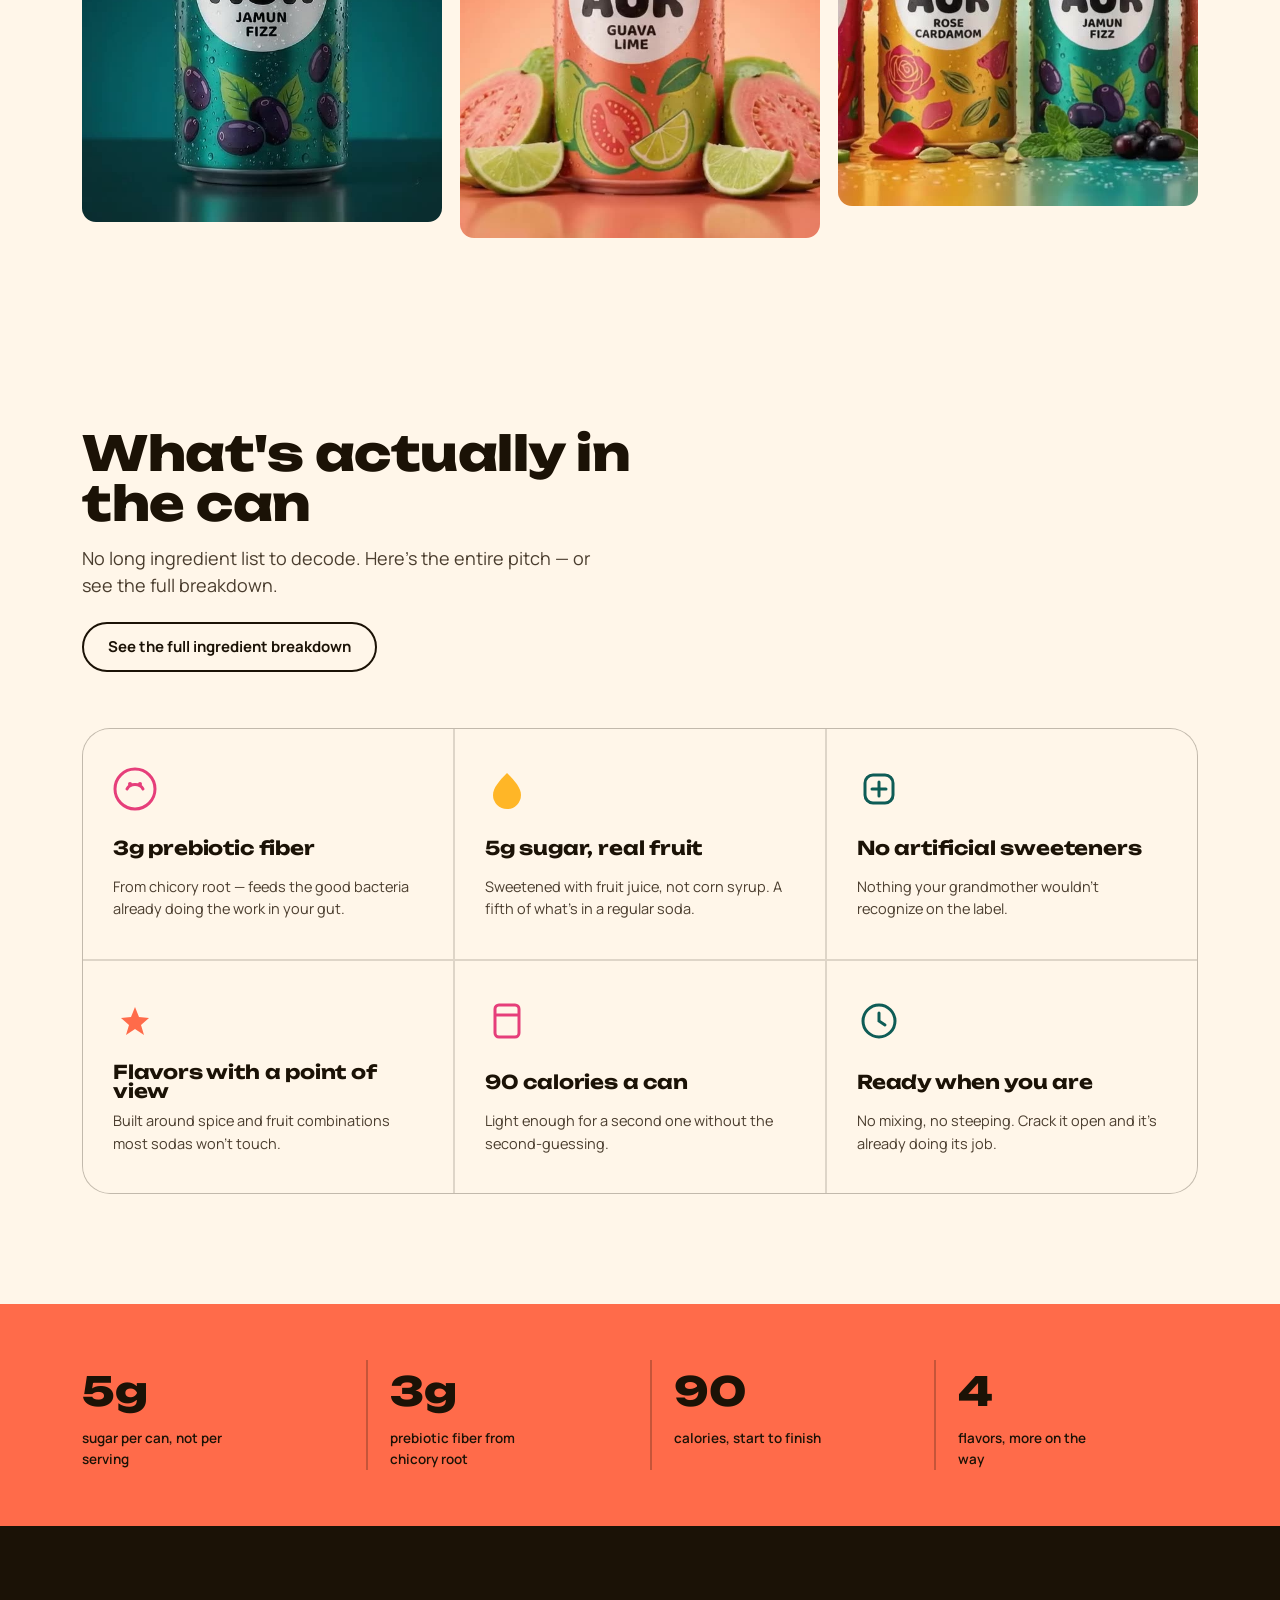
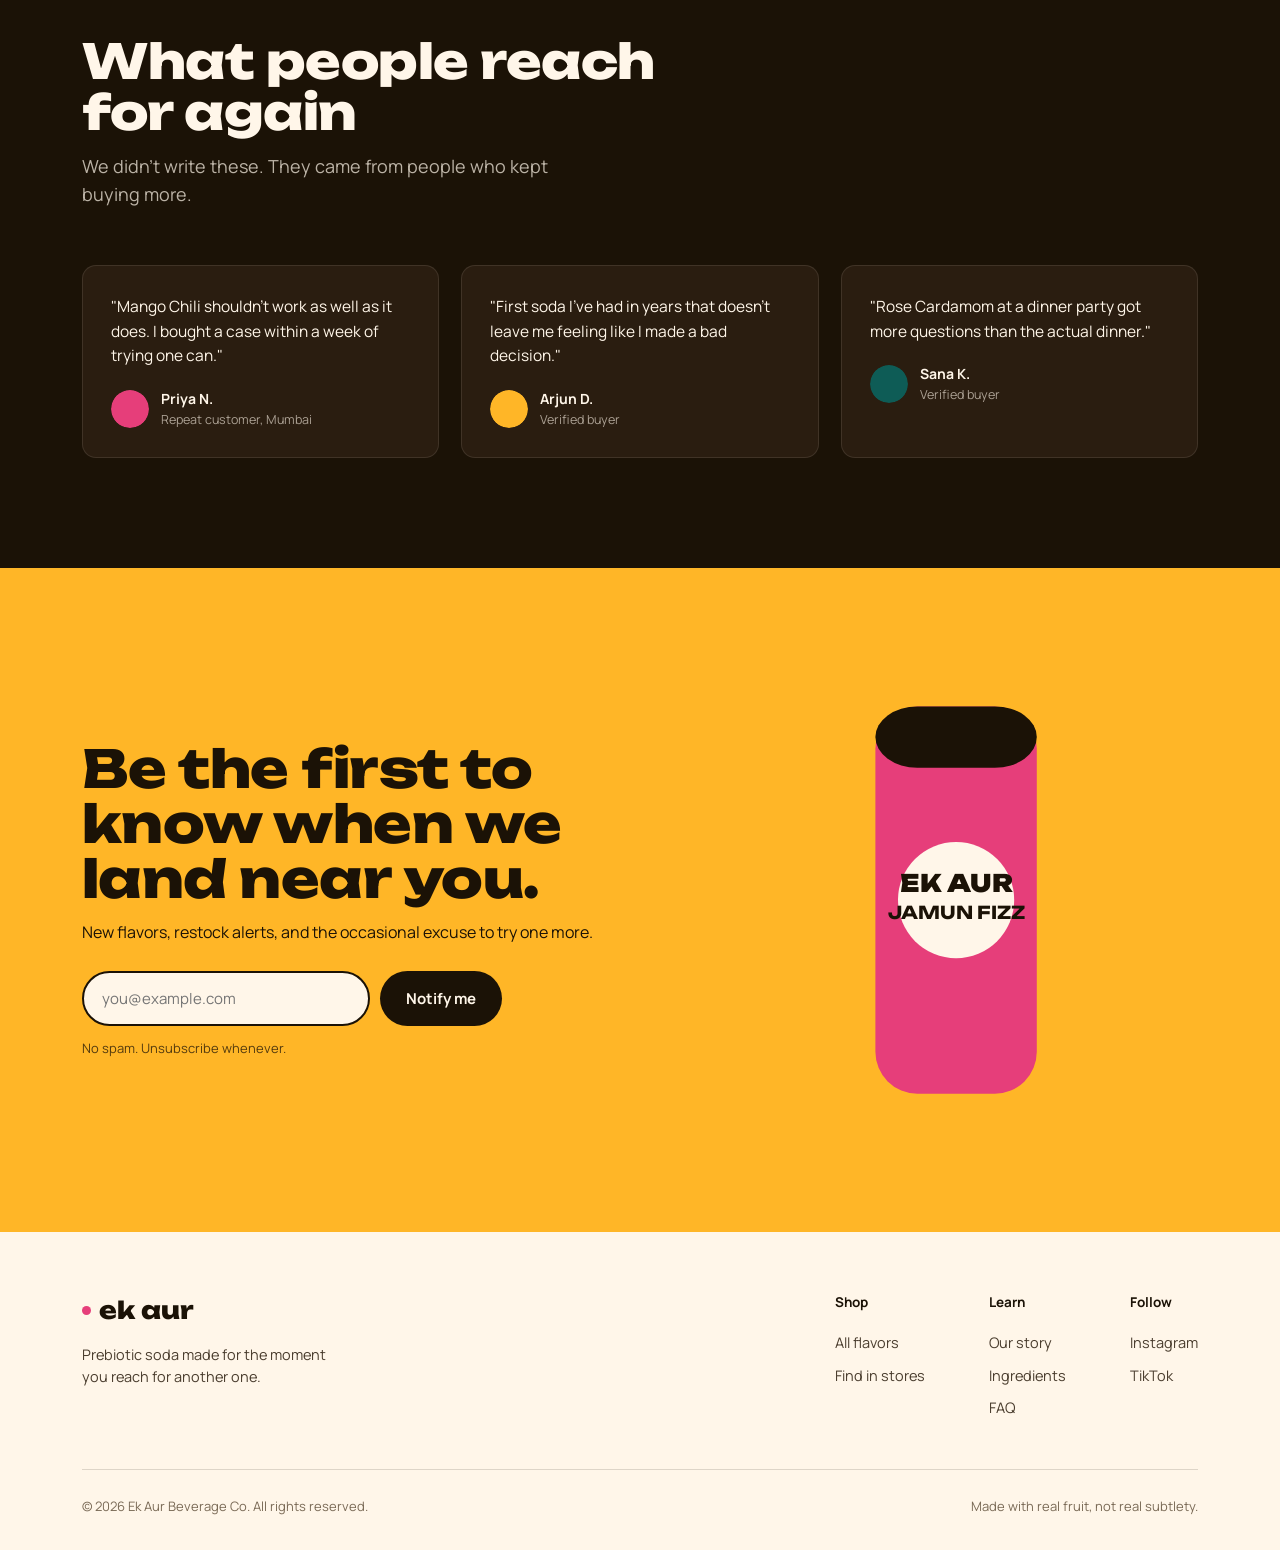
==== commit f3473e3f: "Add files via upload" ====
--- a/index.html
+++ b/index.html
@@ -40,8 +40,8 @@
       <div class="hero-badge">GUT-FIRST&nbsp;· LOW SUGAR</div>
       <div class="hero-photo-frame">
         <picture>
-          <source srcset="media/can-group-hero.webp" type="image/webp">
-          <img src="media/can-group-hero.jpg" alt="Four Ek Aur soda cans — Mango Chili, Rose Cardamom, Jamun Fizz, and Guava Lime — with fresh fruit and juice splashes" loading="eager">
+          <source srcset="can-group-hero.webp" type="image/webp">
+          <img src="can-group-hero.jpg" alt="Four Ek Aur soda cans — Mango Chili, Rose Cardamom, Jamun Fizz, and Guava Lime — with fresh fruit and juice splashes" loading="eager">
         </picture>
       </div>
     </div>
@@ -63,8 +63,8 @@
     <div class="flavor-grid">
       <div class="flavor-card f1">
         <picture>
-          <source srcset="media/can-mango-chili.webp" type="image/webp">
-          <img class="flavor-photo" src="media/can-mango-chili.jpg" alt="Ek Aur Mango Chili can with fresh mango and red chilies" loading="lazy">
+          <source srcset="can-mango-chili.webp" type="image/webp">
+          <img class="flavor-photo" src="can-mango-chili.jpg" alt="Ek Aur Mango Chili can with fresh mango and red chilies" loading="lazy">
         </picture>
         <div class="flavor-card-body">
           <span class="flavor-tag">Best seller</span>
@@ -76,8 +76,8 @@
       </div>
       <div class="flavor-card f2">
         <picture>
-          <source srcset="media/can-rose-cardamom.webp" type="image/webp">
-          <img class="flavor-photo" src="media/can-rose-cardamom.jpg" alt="Ek Aur Rose Cardamom can with rose petals and cardamom pods" loading="lazy">
+          <source srcset="can-rose-cardamom.webp" type="image/webp">
+          <img class="flavor-photo" src="can-rose-cardamom.jpg" alt="Ek Aur Rose Cardamom can with rose petals and cardamom pods" loading="lazy">
         </picture>
         <div class="flavor-card-body">
           <span class="flavor-tag">New</span>
@@ -89,8 +89,8 @@
       </div>
       <div class="flavor-card f3">
         <picture>
-          <source srcset="media/can-jamun-fizz.webp" type="image/webp">
-          <img class="flavor-photo" src="media/can-jamun-fizz.jpg" alt="Ek Aur Jamun Fizz can with fresh jamun berries" loading="lazy">
+          <source srcset="can-jamun-fizz.webp" type="image/webp">
+          <img class="flavor-photo" src="can-jamun-fizz.jpg" alt="Ek Aur Jamun Fizz can with fresh jamun berries" loading="lazy">
         </picture>
         <div class="flavor-card-body">
           <span class="flavor-tag">Fan favorite</span>
@@ -102,8 +102,8 @@
       </div>
       <div class="flavor-card f4">
         <picture>
-          <source srcset="media/can-guava-lime.webp" type="image/webp">
-          <img class="flavor-photo" src="media/can-guava-lime.jpg" alt="Ek Aur Guava Lime can with guava halves and lime wedges" loading="lazy">
+          <source srcset="can-guava-lime.webp" type="image/webp">
+          <img class="flavor-photo" src="can-guava-lime.jpg" alt="Ek Aur Guava Lime can with guava halves and lime wedges" loading="lazy">
         </picture>
         <div class="flavor-card-body">
           <span class="flavor-tag">Everyday</span>
@@ -157,19 +157,19 @@
       <p>The cans, the fruit, the fizz — watch before you shop.</p>
     </div>
     <div class="video-main">
-      <video controls preload="metadata" poster="media/video-rose-commercial-poster.jpg" playsinline>
-        <source src="media/video-rose-commercial.mp4" type="video/mp4">
+      <video controls preload="metadata" poster="video-rose-commercial-poster.jpg" playsinline>
+        <source src="video-rose-commercial.mp4" type="video/mp4">
       </video>
     </div>
     <div class="video-grid">
-      <video class="video-tile" autoplay muted loop playsinline poster="media/video-mango-chili-poster.jpg">
-        <source src="media/video-mango-chili.mp4" type="video/mp4">
+      <video class="video-tile" autoplay muted loop playsinline poster="video-mango-chili-poster.jpg">
+        <source src="video-mango-chili.mp4" type="video/mp4">
       </video>
-      <video class="video-tile" autoplay muted loop playsinline poster="media/video-jamun-fizz-poster.jpg">
-        <source src="media/video-jamun-fizz.mp4" type="video/mp4">
+      <video class="video-tile" autoplay muted loop playsinline poster="video-jamun-fizz-poster.jpg">
+        <source src="video-jamun-fizz.mp4" type="video/mp4">
       </video>
-      <video class="video-tile" autoplay muted loop playsinline poster="media/video-hero-group-poster.jpg">
-        <source src="media/video-hero-group.mp4" type="video/mp4">
+      <video class="video-tile" autoplay muted loop playsinline poster="video-hero-group-poster.jpg">
+        <source src="video-hero-group.mp4" type="video/mp4">
       </video>
     </div>
   </div>
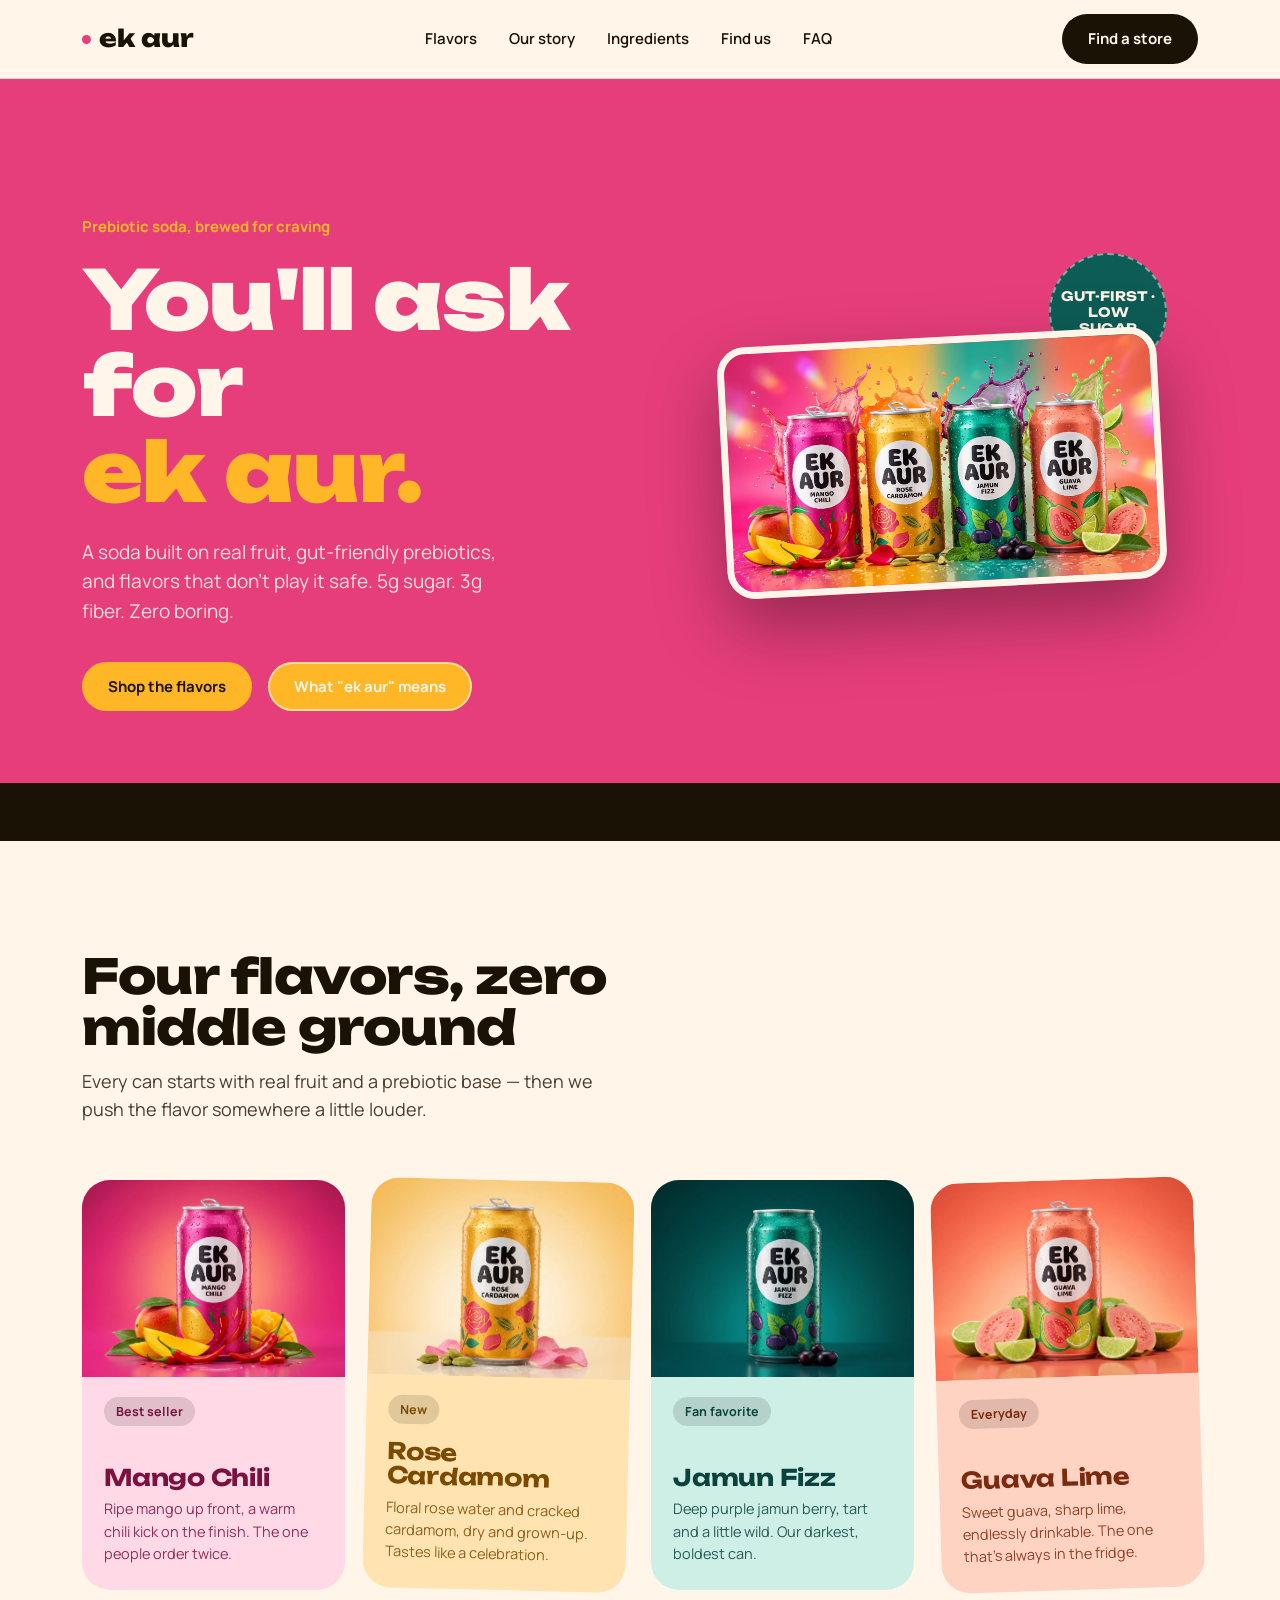
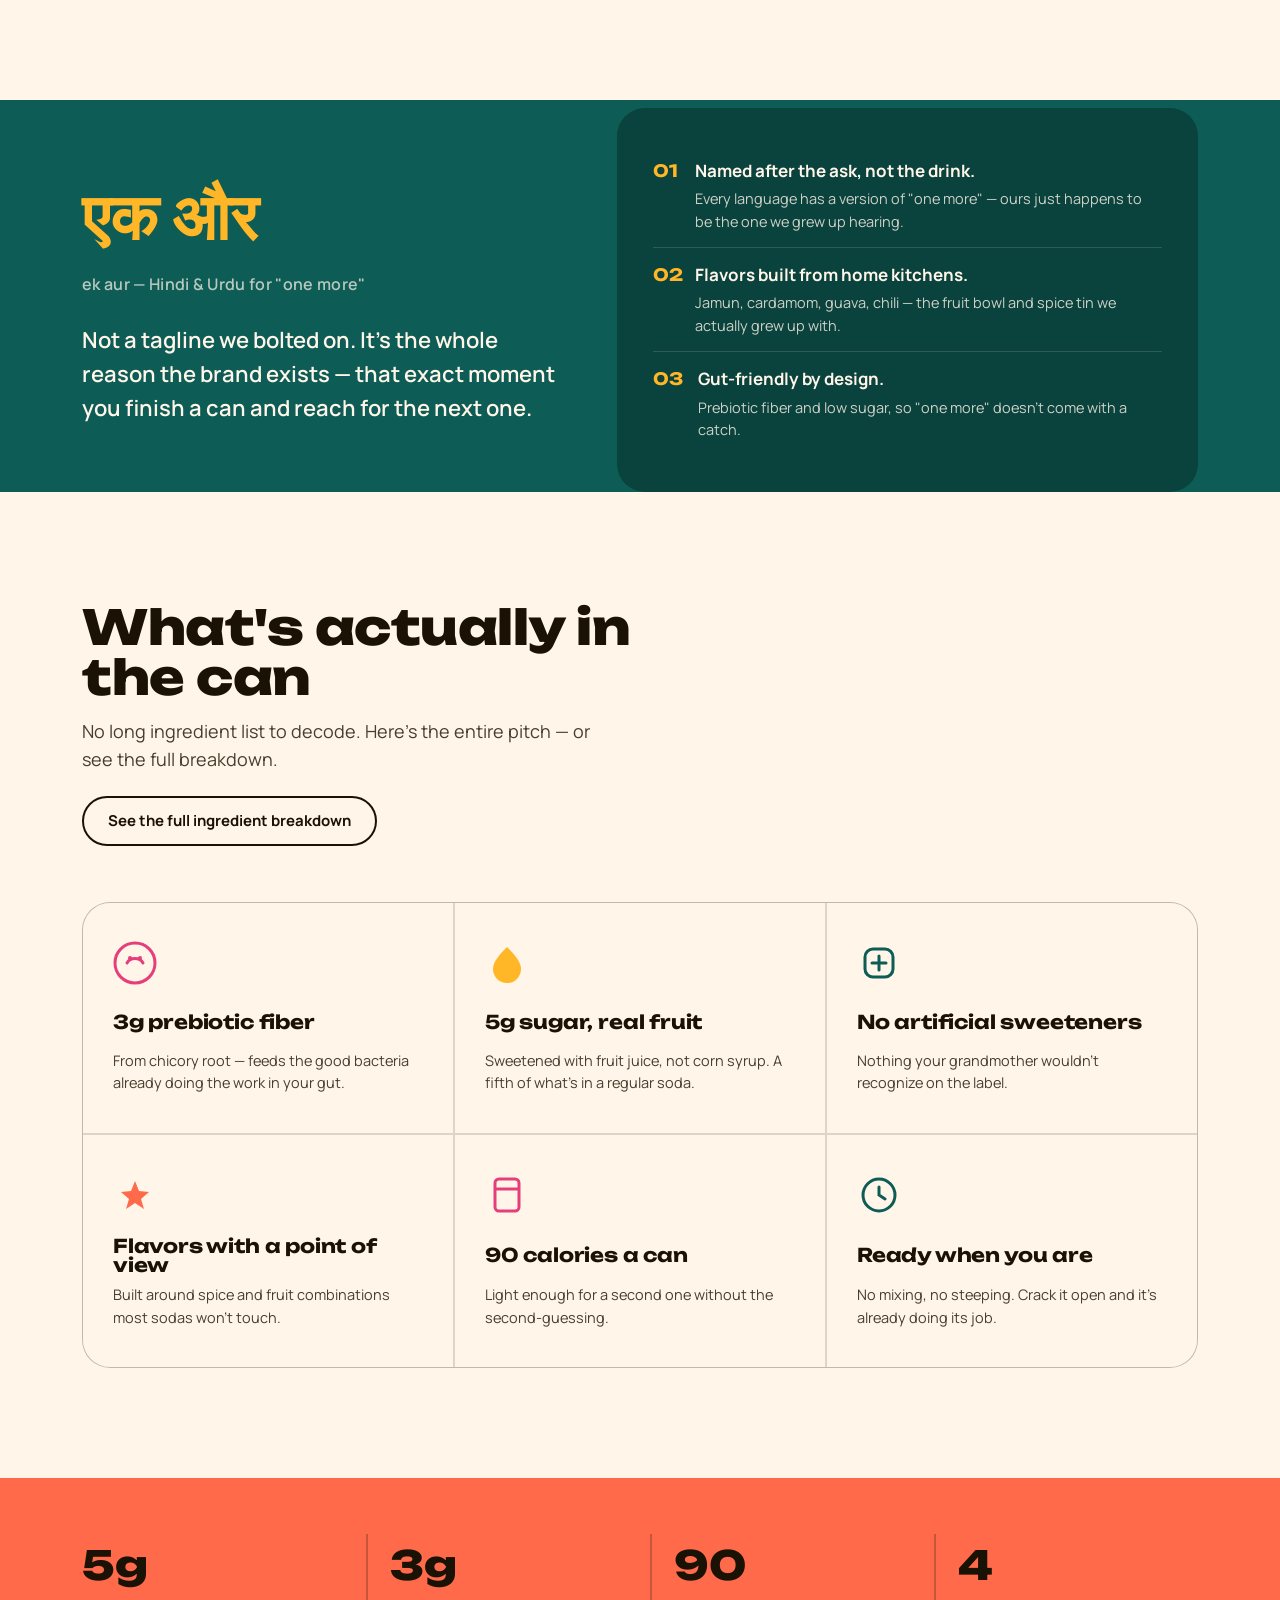
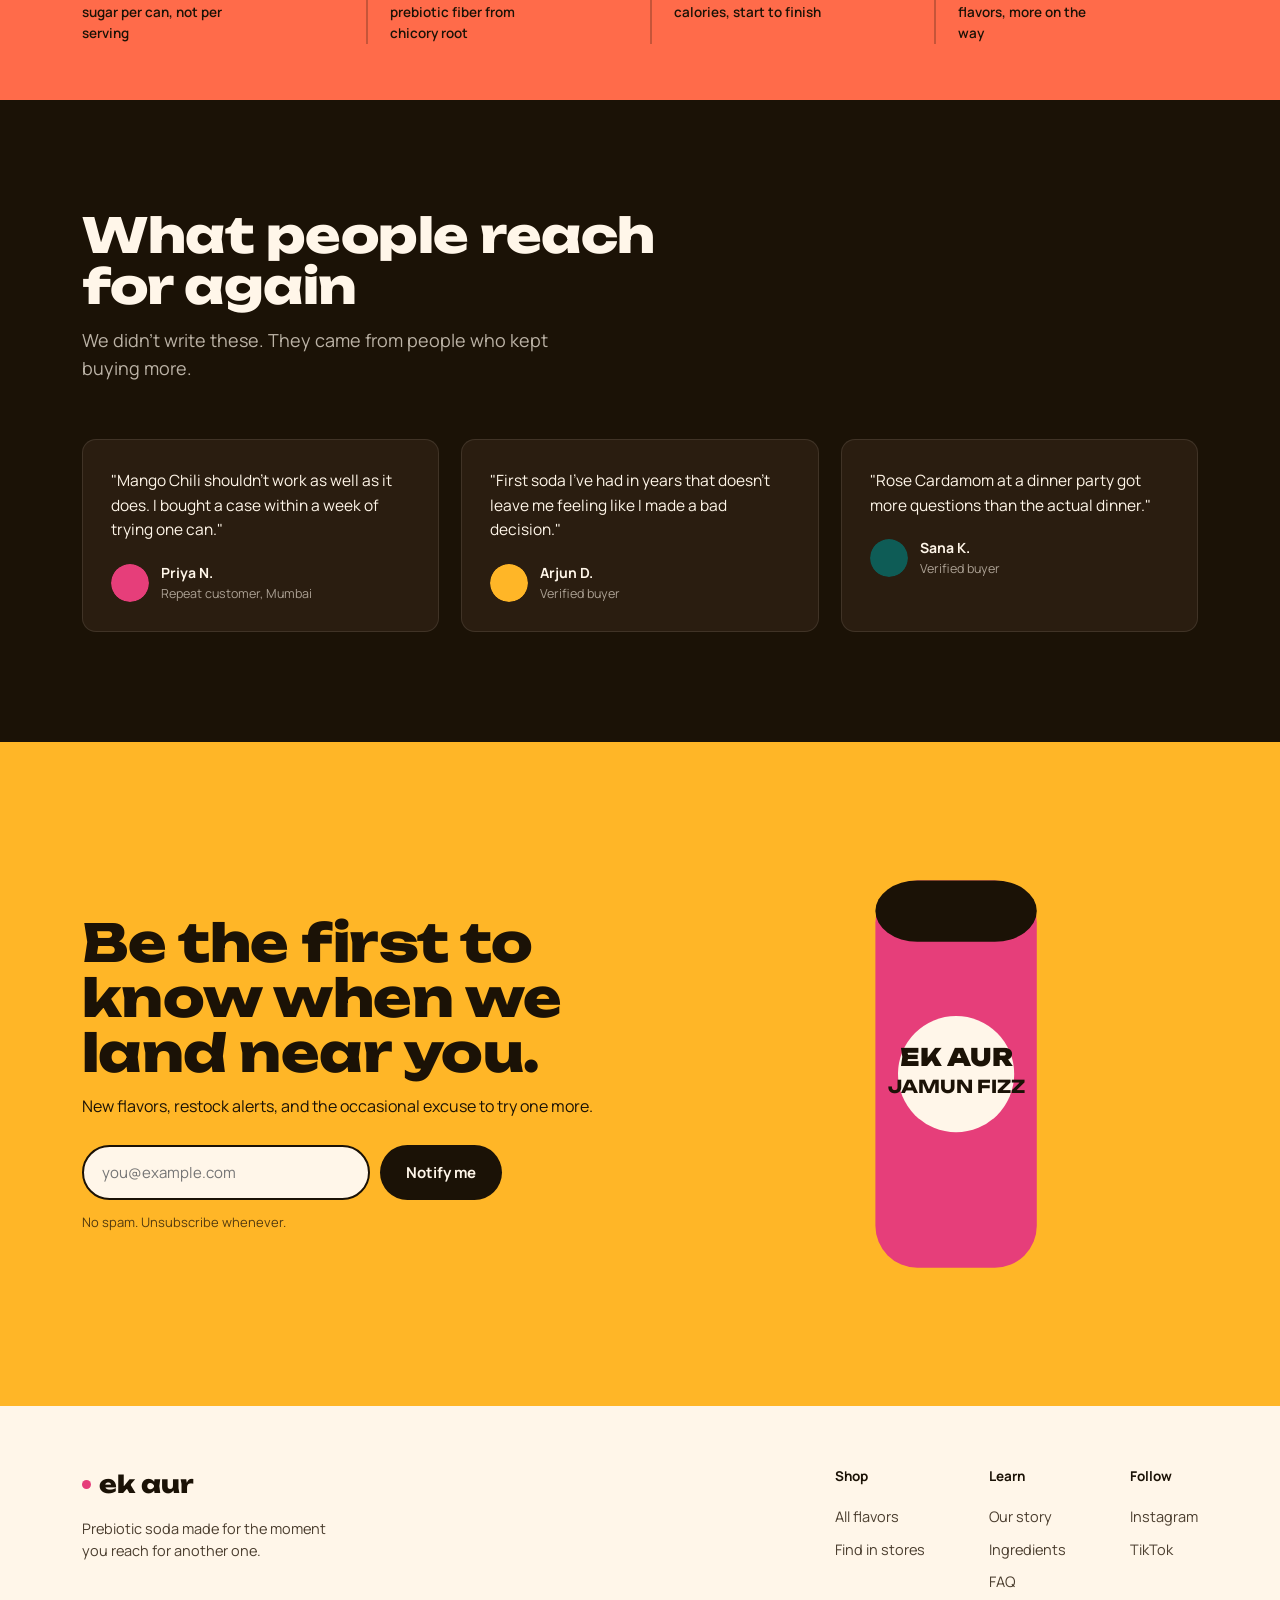
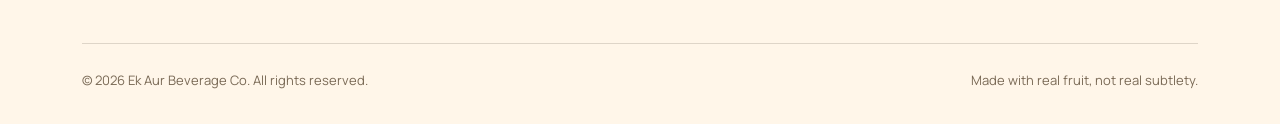
==== commit 3e6dc5ac: "mouse hovver video play and seperate video section removed" ====
--- a/index.html
+++ b/index.html
@@ -62,10 +62,15 @@
     </div>
     <div class="flavor-grid">
       <div class="flavor-card f1">
-        <picture>
-          <source srcset="can-mango-chili.webp" type="image/webp">
-          <img class="flavor-photo" src="can-mango-chili.jpg" alt="Ek Aur Mango Chili can with fresh mango and red chilies" loading="lazy">
-        </picture>
+        <div class="flavor-media">
+          <picture>
+            <source srcset="can-mango-chili.webp" type="image/webp">
+            <img class="flavor-photo" src="can-mango-chili.jpg" alt="Ek Aur Mango Chili can with fresh mango and red chilies" loading="lazy">
+          </picture>
+          <video class="flavor-video" muted loop playsinline preload="none" poster="can-mango-chili.jpg">
+            <source src="video-mango-chili.mp4" type="video/mp4">
+          </video>
+        </div>
         <div class="flavor-card-body">
           <span class="flavor-tag">Best seller</span>
           <div>
@@ -75,10 +80,15 @@
         </div>
       </div>
       <div class="flavor-card f2">
-        <picture>
-          <source srcset="can-rose-cardamom.webp" type="image/webp">
-          <img class="flavor-photo" src="can-rose-cardamom.jpg" alt="Ek Aur Rose Cardamom can with rose petals and cardamom pods" loading="lazy">
-        </picture>
+        <div class="flavor-media">
+          <picture>
+            <source srcset="can-rose-cardamom.webp" type="image/webp">
+            <img class="flavor-photo" src="can-rose-cardamom.jpg" alt="Ek Aur Rose Cardamom can with rose petals and cardamom pods" loading="lazy">
+          </picture>
+          <video class="flavor-video" muted loop playsinline preload="none" poster="can-rose-cardamom.jpg">
+            <source src="video-rose-cardamom.mp4" type="video/mp4">
+          </video>
+        </div>
         <div class="flavor-card-body">
           <span class="flavor-tag">New</span>
           <div>
@@ -88,10 +98,15 @@
         </div>
       </div>
       <div class="flavor-card f3">
-        <picture>
-          <source srcset="can-jamun-fizz.webp" type="image/webp">
-          <img class="flavor-photo" src="can-jamun-fizz.jpg" alt="Ek Aur Jamun Fizz can with fresh jamun berries" loading="lazy">
-        </picture>
+        <div class="flavor-media">
+          <picture>
+            <source srcset="can-jamun-fizz.webp" type="image/webp">
+            <img class="flavor-photo" src="can-jamun-fizz.jpg" alt="Ek Aur Jamun Fizz can with fresh jamun berries" loading="lazy">
+          </picture>
+          <video class="flavor-video" muted loop playsinline preload="none" poster="can-jamun-fizz.jpg">
+            <source src="video-jamun-fizz.mp4" type="video/mp4">
+          </video>
+        </div>
         <div class="flavor-card-body">
           <span class="flavor-tag">Fan favorite</span>
           <div>
@@ -101,10 +116,15 @@
         </div>
       </div>
       <div class="flavor-card f4">
-        <picture>
-          <source srcset="can-guava-lime.webp" type="image/webp">
-          <img class="flavor-photo" src="can-guava-lime.jpg" alt="Ek Aur Guava Lime can with guava halves and lime wedges" loading="lazy">
-        </picture>
+        <div class="flavor-media">
+          <picture>
+            <source srcset="can-guava-lime.webp" type="image/webp">
+            <img class="flavor-photo" src="can-guava-lime.jpg" alt="Ek Aur Guava Lime can with guava halves and lime wedges" loading="lazy">
+          </picture>
+          <video class="flavor-video" muted loop playsinline preload="none" poster="can-guava-lime.jpg">
+            <source src="video-hero-group.mp4" type="video/mp4">
+          </video>
+        </div>
         <div class="flavor-card-body">
           <span class="flavor-tag">Everyday</span>
           <div>
@@ -146,31 +166,6 @@
           <div style="opacity:.8; font-size:14.5px; margin-top:4px;">Prebiotic fiber and low sugar, so "one more" doesn't come with a catch.</div>
         </div>
       </div>
-    </div>
-  </div>
-</section>
-
-<section class="section tight video-showcase">
-  <div class="wrap">
-    <div class="section-head">
-      <h2>See it in motion</h2>
-      <p>The cans, the fruit, the fizz — watch before you shop.</p>
-    </div>
-    <div class="video-main">
-      <video controls preload="metadata" poster="video-rose-commercial-poster.jpg" playsinline>
-        <source src="video-rose-commercial.mp4" type="video/mp4">
-      </video>
-    </div>
-    <div class="video-grid">
-      <video class="video-tile" autoplay muted loop playsinline poster="video-mango-chili-poster.jpg">
-        <source src="video-mango-chili.mp4" type="video/mp4">
-      </video>
-      <video class="video-tile" autoplay muted loop playsinline poster="video-jamun-fizz-poster.jpg">
-        <source src="video-jamun-fizz.mp4" type="video/mp4">
-      </video>
-      <video class="video-tile" autoplay muted loop playsinline poster="video-hero-group-poster.jpg">
-        <source src="video-hero-group.mp4" type="video/mp4">
-      </video>
     </div>
   </div>
 </section>
@@ -313,5 +308,19 @@
   </div>
 </footer>
 
+<script>
+  document.querySelectorAll('.flavor-card').forEach(function(card){
+    var video = card.querySelector('.flavor-video');
+    if (!video) return;
+    card.addEventListener('mouseenter', function(){
+      video.currentTime = 0;
+      video.play().catch(function(){});
+    });
+    card.addEventListener('mouseleave', function(){
+      video.pause();
+    });
+  });
+</script>
+
 </body>
 </html>
--- a/styles.css
+++ b/styles.css
@@ -120,7 +120,11 @@
 .flavor-card:nth-child(2):hover{ transform:translateY(-8px) rotate(1.4deg) scale(1.01); }
 .flavor-card:nth-child(4){ transform:rotate(-1.8deg); }
 .flavor-card:nth-child(4):hover{ transform:translateY(-8px) rotate(-1.8deg) scale(1.01); }
-.flavor-photo{width:100%; aspect-ratio:4/3; object-fit:cover; display:block;}
+.flavor-media{position:relative; width:100%; aspect-ratio:4/3; overflow:hidden;}
+.flavor-photo{position:absolute; inset:0; width:100%; height:100%; object-fit:cover; display:block; transition:opacity .25s ease;}
+.flavor-video{position:absolute; inset:0; width:100%; height:100%; object-fit:cover; display:block; opacity:0; transition:opacity .25s ease; pointer-events:none;}
+.flavor-card:hover .flavor-photo{opacity:0;}
+.flavor-card:hover .flavor-video{opacity:1;}
 .flavor-card-body{padding:20px 22px 24px; display:flex; flex-direction:column; flex:1; justify-content:space-between;}
 .flavor-card h3{font-size:23px; font-weight:700; margin-top:16px;}
 .flavor-card p{font-size:14.5px; margin-top:8px; opacity:0.85;}
@@ -129,14 +133,6 @@
 .f2{background:#FFE3B0; color:#7A4A00;}
 .f3{background:#CDEFE6; color:#0A423D;}
 .f4{background:#FFD3C2; color:#7A2A0E;}
-
-/* ---------- VIDEO SHOWCASE ---------- */
-.video-main{ border-radius:var(--radius-lg); overflow:hidden; box-shadow:0 24px 50px rgba(27,18,6,0.16); }
-.video-main video{ width:100%; display:block; background:var(--ink); aspect-ratio:16/9; object-fit:cover;}
-.video-grid{ display:grid; grid-template-columns:repeat(3,1fr); gap:18px; margin-top:22px; }
-.video-tile{ width:100%; aspect-ratio:4/5; object-fit:cover; border-radius:var(--radius-sm); display:block; }
-.video-tile:nth-child(2){ margin-top:16px; }
-.video-tile:nth-child(3){ margin-top:-16px; }
 
 /* ---------- STORY ---------- */
 .story{ background:var(--teal); color:var(--cream); position:relative; }
@@ -274,7 +270,4 @@
   .locator-panel{grid-template-columns:1fr;}
   .city-row{padding:18px 24px;}
   .hero-photo-frame{width:320px;}
-  .video-grid{grid-template-columns:repeat(3,1fr); gap:10px;}
-  .video-tile:nth-child(2){margin-top:0;}
-  .video-tile:nth-child(3){margin-top:0;}
-}
+}
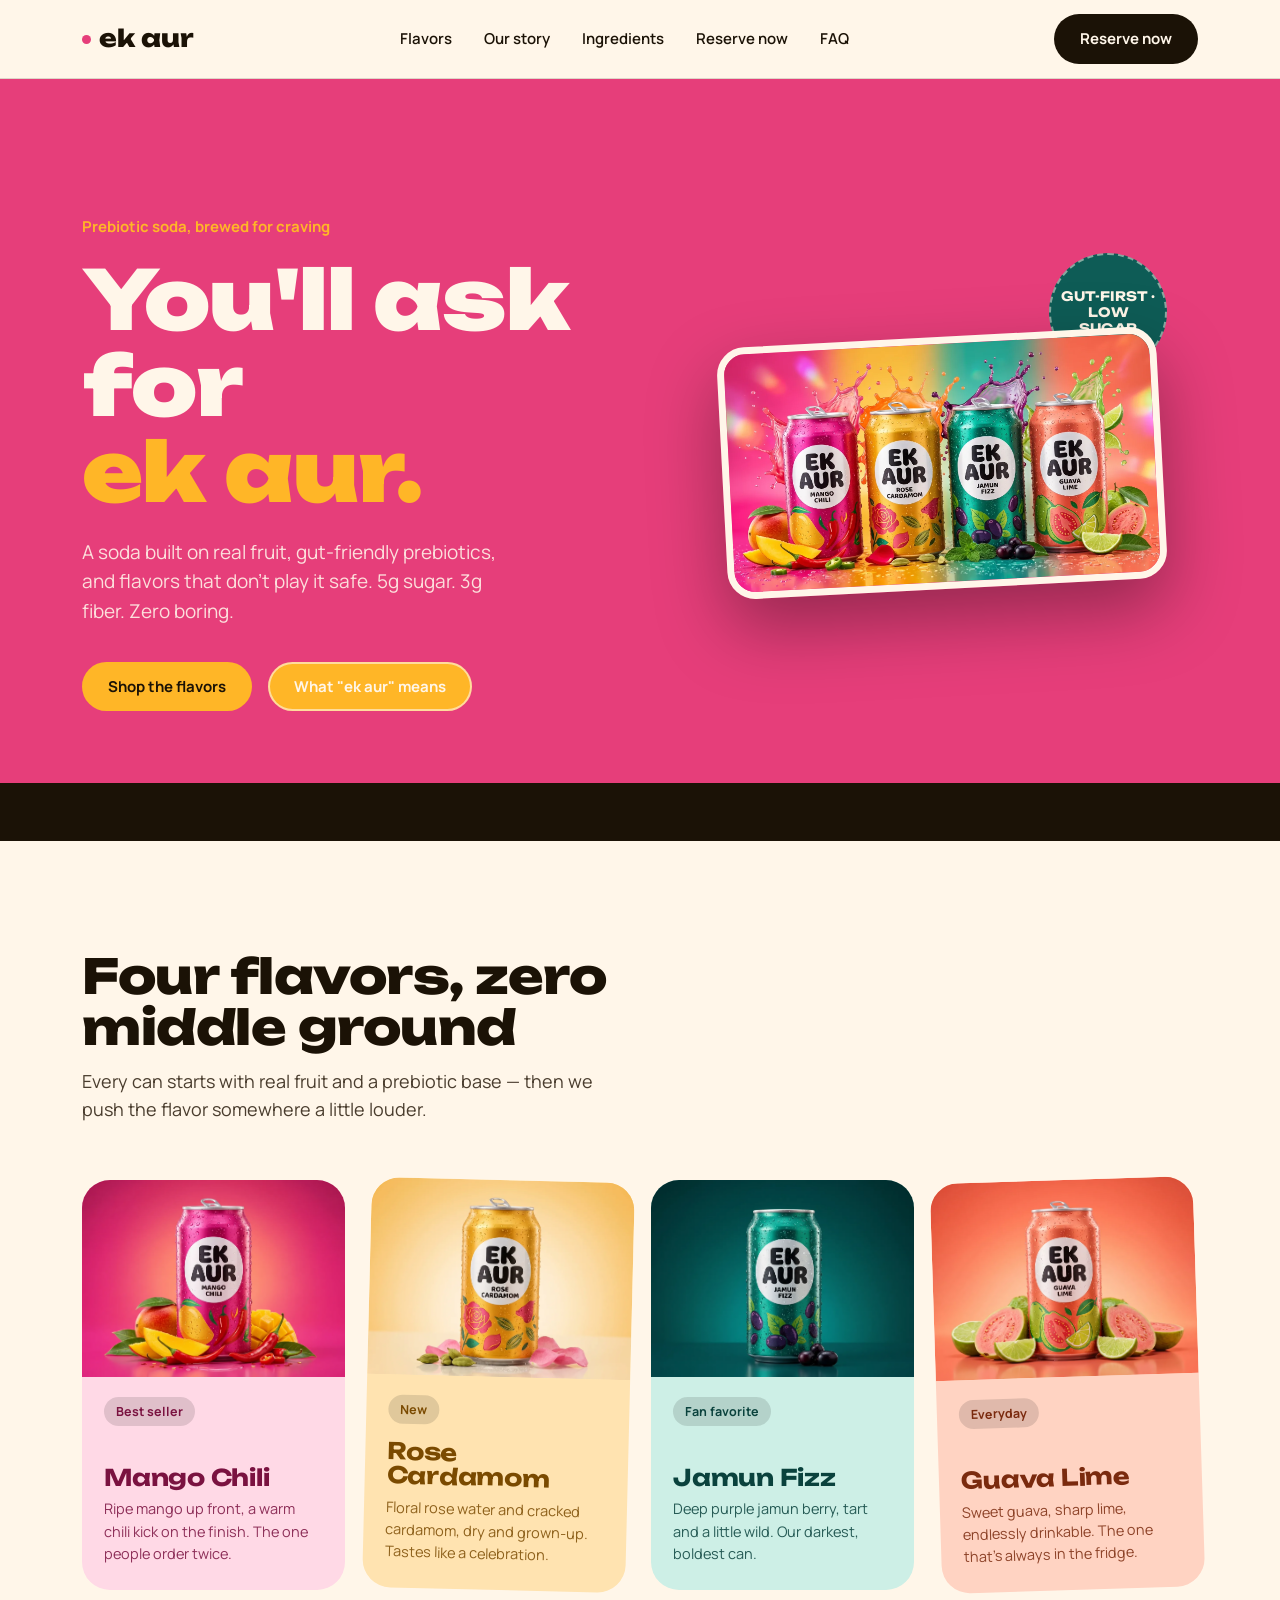
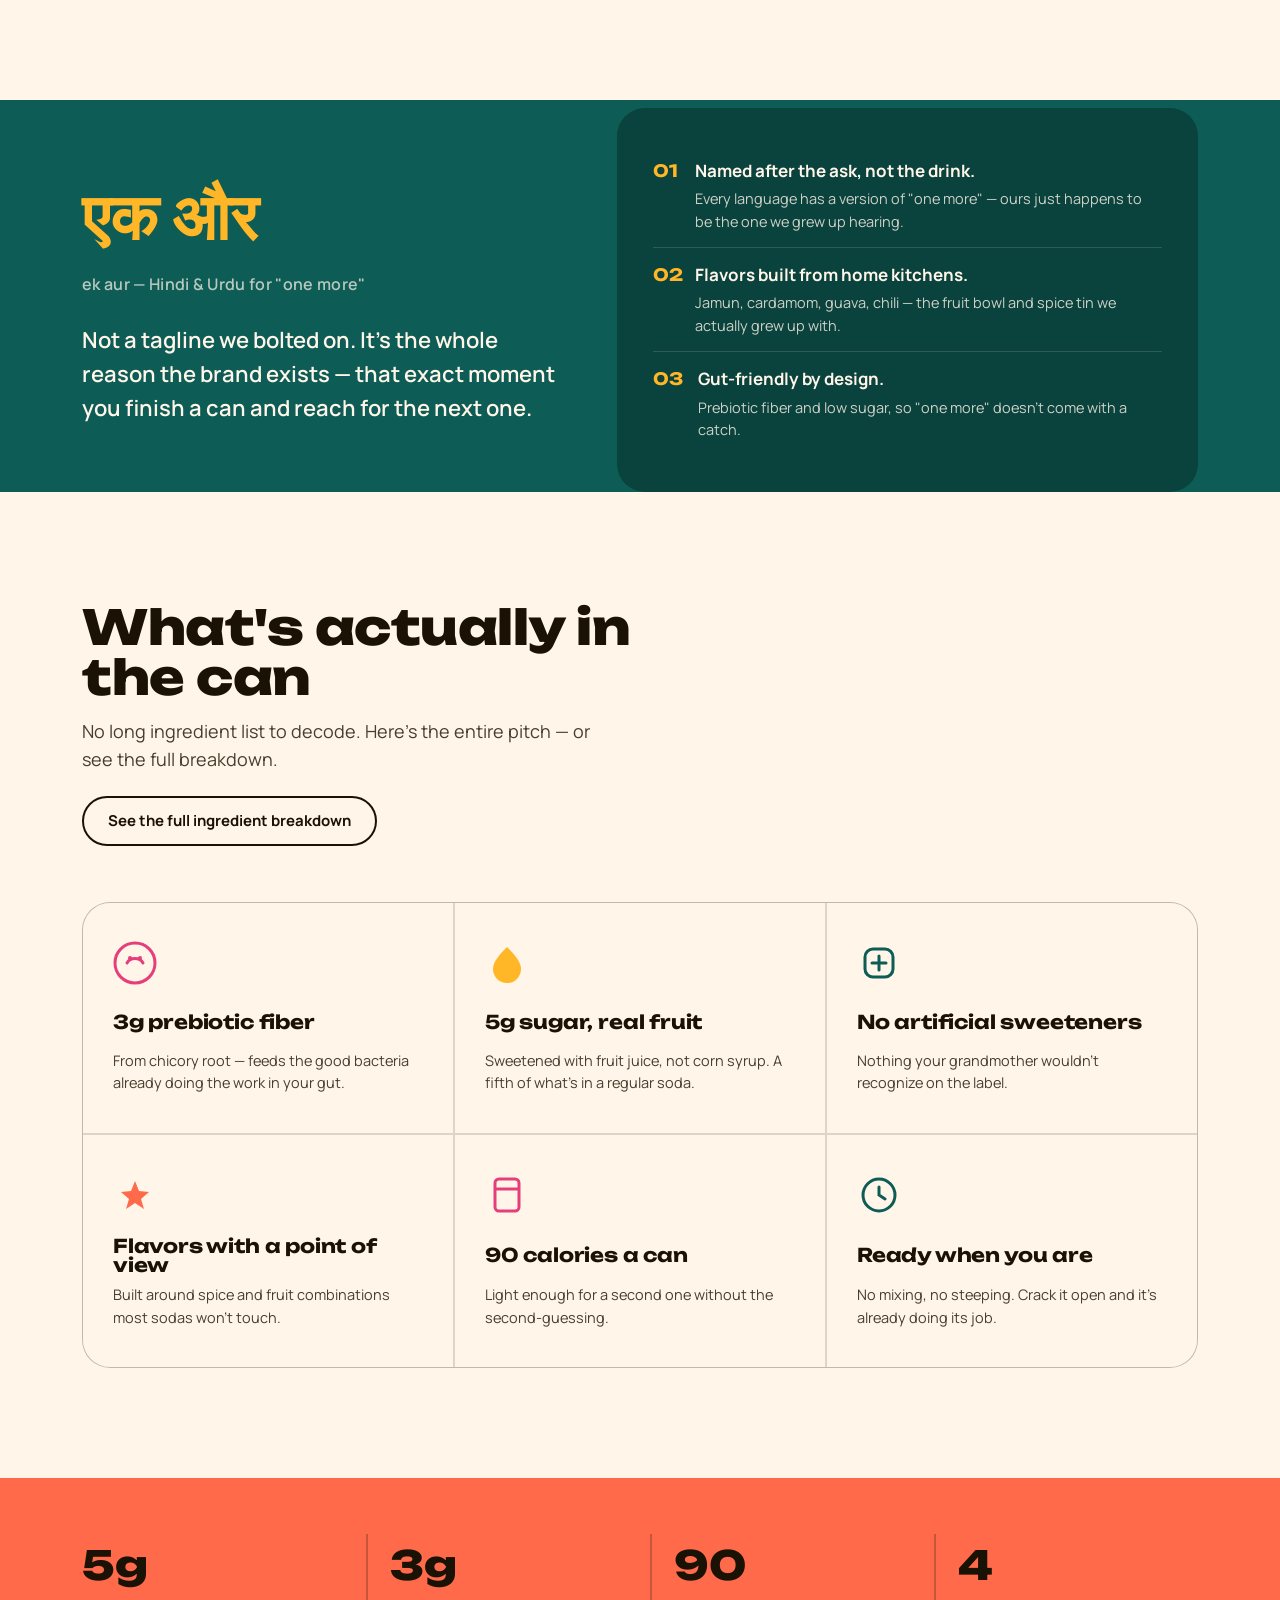
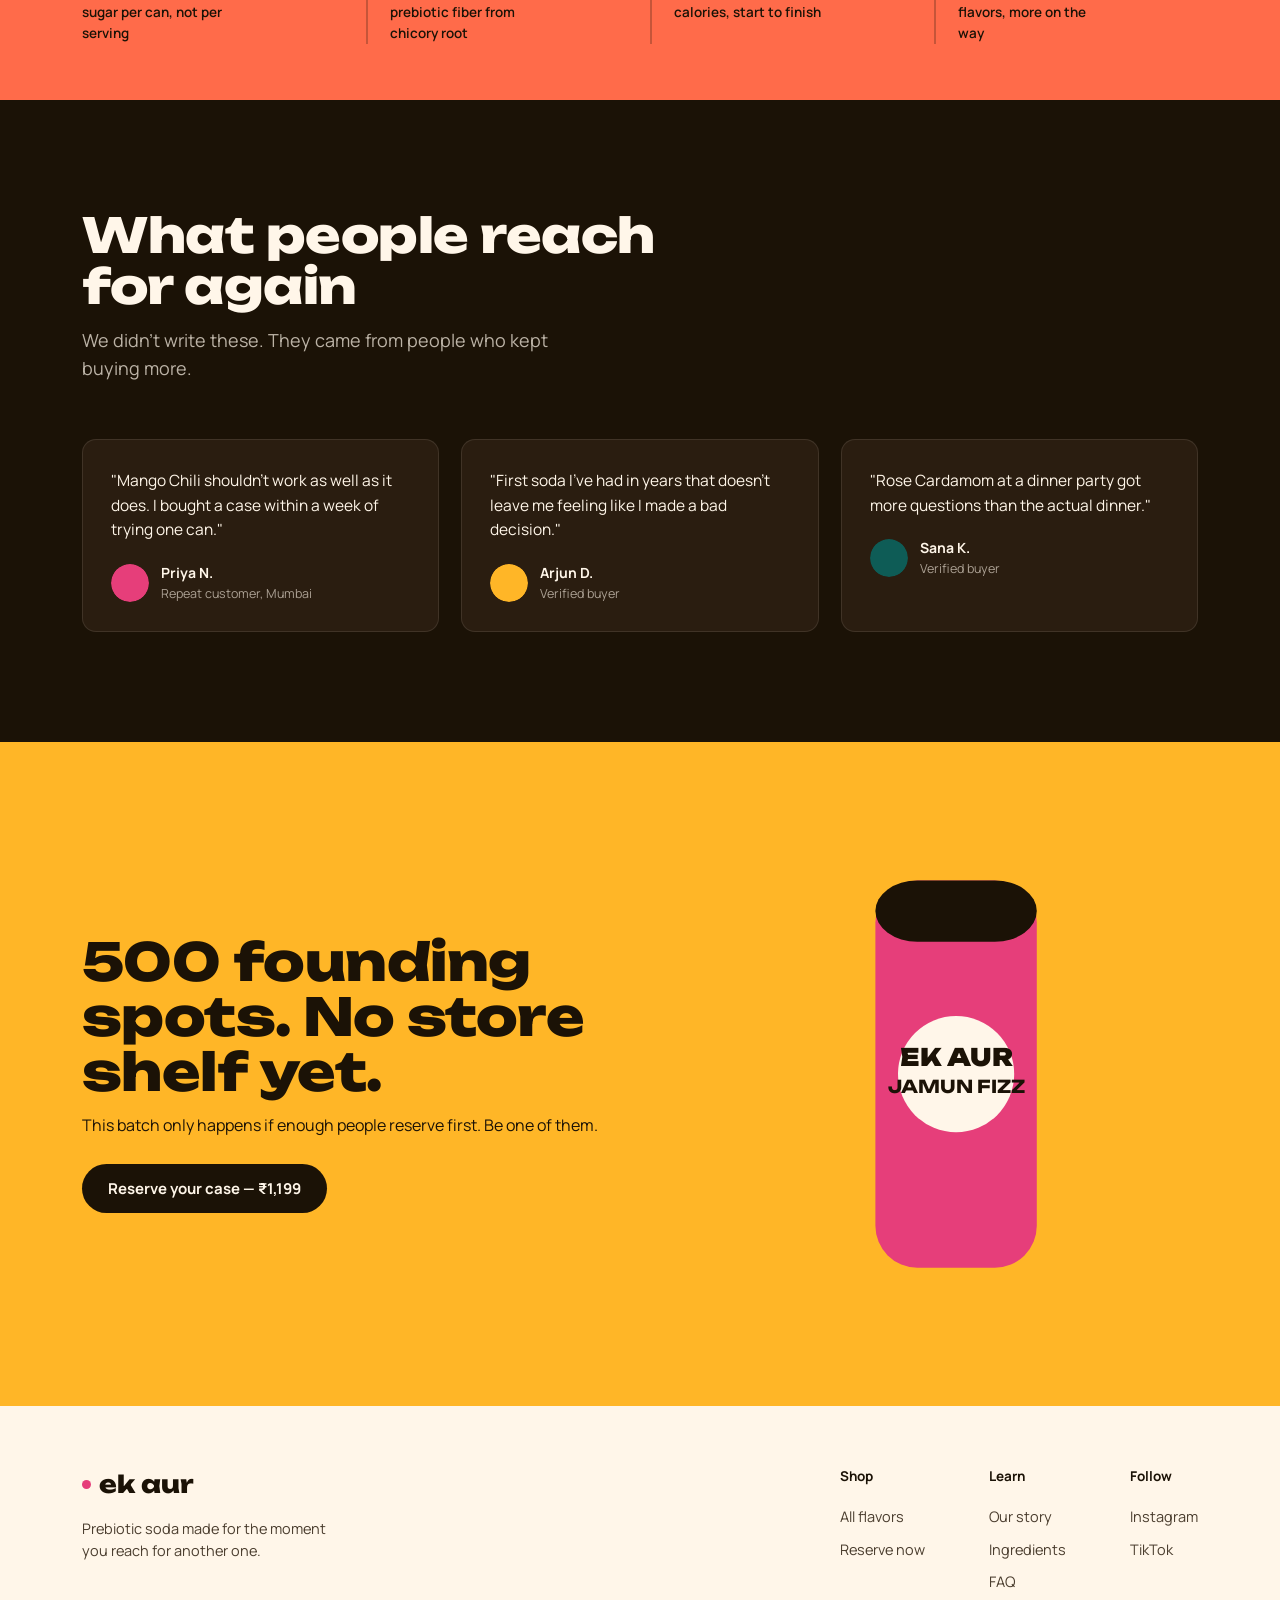
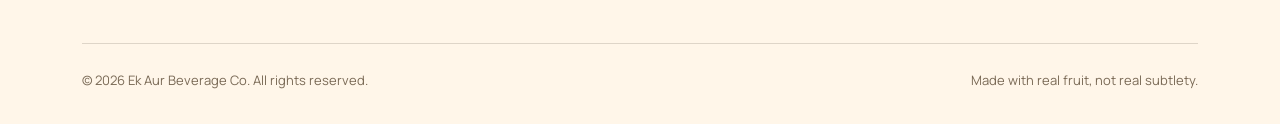
==== commit c9b00600: "Reserve page , QR, google form added" ====
--- a/index.html
+++ b/index.html
@@ -18,10 +18,10 @@
       <a href="index.html#flavors">Flavors</a>
       <a href="index.html#story">Our story</a>
       <a href="ingredients.html">Ingredients</a>
-      <a href="find-us.html">Find us</a>
+      <a href="reserve.html">Reserve now</a>
       <a href="faq.html">FAQ</a>
     </div>
-    <a href="find-us.html" class="btn">Find a store</a>
+    <a href="reserve.html" class="btn">Reserve now</a>
   </nav>
 </header>
 
@@ -256,14 +256,9 @@
 <section class="cta-band" id="cta">
   <div class="wrap">
     <div>
-      <h2>Be the first to know when we land near you.</h2>
-      <p style="margin-top:14px; font-size:16px;">New flavors, restock alerts, and the occasional excuse to try one more.</p>
-      <form class="cta-form" onsubmit="event.preventDefault(); this.querySelector('input').value=''; document.getElementById('cta-thanks').style.display='block';">
-        <input type="email" required placeholder="you@example.com" aria-label="Email address">
-        <button class="btn" type="submit">Notify me</button>
-      </form>
-      <p class="cta-note" id="cta-thanks" style="display:none;">You're on the list — first can's on us at launch.</p>
-      <p class="cta-note" id="cta-static">No spam. Unsubscribe whenever.</p>
+      <h2>500 founding spots. No store shelf yet.</h2>
+      <p style="margin-top:14px; font-size:16px;">This batch only happens if enough people reserve first. Be one of them.</p>
+      <a href="reserve.html" class="btn" style="background:var(--ink); color:var(--cream); margin-top:26px;">Reserve your case — ₹1,199</a>
     </div>
     <svg viewBox="0 0 300 300" style="justify-self:center;">
       <rect x="100" y="30" width="100" height="240" rx="26" fill="#E63E7A"/>
@@ -286,7 +281,7 @@
         <div class="footer-col">
           <h4>Shop</h4>
           <a href="index.html#flavors">All flavors</a>
-          <a href="find-us.html">Find in stores</a>
+          <a href="reserve.html">Reserve now</a>
         </div>
         <div class="footer-col">
           <h4>Learn</h4>
--- a/styles.css
+++ b/styles.css
@@ -191,6 +191,65 @@
 .t-avatar{width:38px; height:38px; border-radius:50%;}
 .t-who .name{font-weight:700; font-size:14px;}
 .t-who .meta{font-size:12.5px; opacity:0.6;}
+
+/* ---------- RESERVE / PRE-ORDER ---------- */
+.reserve-progress{ margin-bottom:48px; }
+.reserve-progress-top{ display:flex; justify-content:space-between; align-items:baseline; flex-wrap:wrap; gap:10px; font-size:15px; font-weight:600; margin-bottom:12px; }
+.reserve-count strong, .reserve-deadline strong{ font-family:'Unbounded'; font-weight:700; color:var(--magenta-dark); }
+.reserve-bar{ height:14px; border-radius:100px; background:var(--line); overflow:hidden; }
+.reserve-bar-fill{ height:100%; background:linear-gradient(90deg, var(--magenta), var(--coral)); border-radius:100px; transition:width .4s ease; }
+
+.reserve-panel{
+  display:grid; grid-template-columns:1fr 1fr; gap:0;
+  border:1px solid var(--line); border-radius:var(--radius-lg); overflow:hidden;
+  margin-bottom:56px;
+}
+.reserve-offer{ background:var(--cream); padding:44px; }
+.reserve-price{ margin-top:22px; display:flex; align-items:baseline; gap:12px; flex-wrap:wrap; }
+.price-now{ font-family:'Unbounded'; font-weight:800; font-size:40px; color:var(--ink); }
+.price-note{ font-size:13px; color:#7a6a56; max-width:220px; }
+.reserve-perks{ margin-top:24px; list-style:none; display:flex; flex-direction:column; gap:10px; }
+.reserve-perks li{ font-size:14.5px; padding-left:26px; position:relative; color:#4a3d2e; }
+.reserve-perks li::before{ content:"✓"; position:absolute; left:0; color:var(--teal); font-weight:700; }
+
+.reserve-pay{ background:#FFF0DC; padding:44px; }
+.reserve-step{ display:flex; gap:14px; margin-bottom:16px; }
+.step-num{
+  width:30px; height:30px; border-radius:50%; background:var(--ink); color:var(--cream);
+  display:flex; align-items:center; justify-content:center; font-family:'Unbounded'; font-weight:700; font-size:13px;
+  flex-shrink:0;
+}
+.reserve-step h3{ font-size:17px; font-weight:700; }
+.reserve-step p{ font-size:13.5px; color:#4a3d2e; margin-top:4px; }
+.qr-card{
+  background:#fff; border-radius:var(--radius-sm); padding:20px; margin:0 0 28px 44px;
+  border:1px solid var(--line); max-width:280px;
+}
+.qr-card img{ width:100%; border-radius:8px; }
+.upi-id-row{
+  display:flex; align-items:center; justify-content:space-between; gap:10px;
+  margin-top:14px; font-size:12.5px; font-weight:600; word-break:break-all;
+}
+.copy-btn{
+  background:var(--ink); color:var(--cream); font-size:11.5px; font-weight:700;
+  padding:7px 14px; border-radius:100px; white-space:nowrap; flex-shrink:0;
+}
+.copy-btn:hover{ background:var(--magenta-dark); }
+.reserve-confirm-btn{
+  display:block; text-align:center; margin-left:44px; background:var(--teal); color:var(--cream);
+  padding:16px 20px; font-size:15.5px;
+}
+.reserve-confirm-btn:hover{ background:var(--teal-dark); }
+
+.reserve-terms{ background:var(--teal); color:var(--cream); border-radius:var(--radius-lg); padding:40px 44px; }
+.reserve-terms h3{ font-size:20px; font-weight:700; margin-bottom:10px; color:var(--marigold); }
+.reserve-terms .story-meaning-row{ border-color:rgba(255,246,233,0.16) !important; }
+
+@media (max-width:920px){
+  .reserve-panel{grid-template-columns:1fr;}
+  .qr-card, .reserve-confirm-btn{ margin-left:0; }
+  .reserve-offer, .reserve-pay{ padding:30px 24px; }
+}
 
 /* ---------- STORE LOCATOR ---------- */
 .locator-panel{
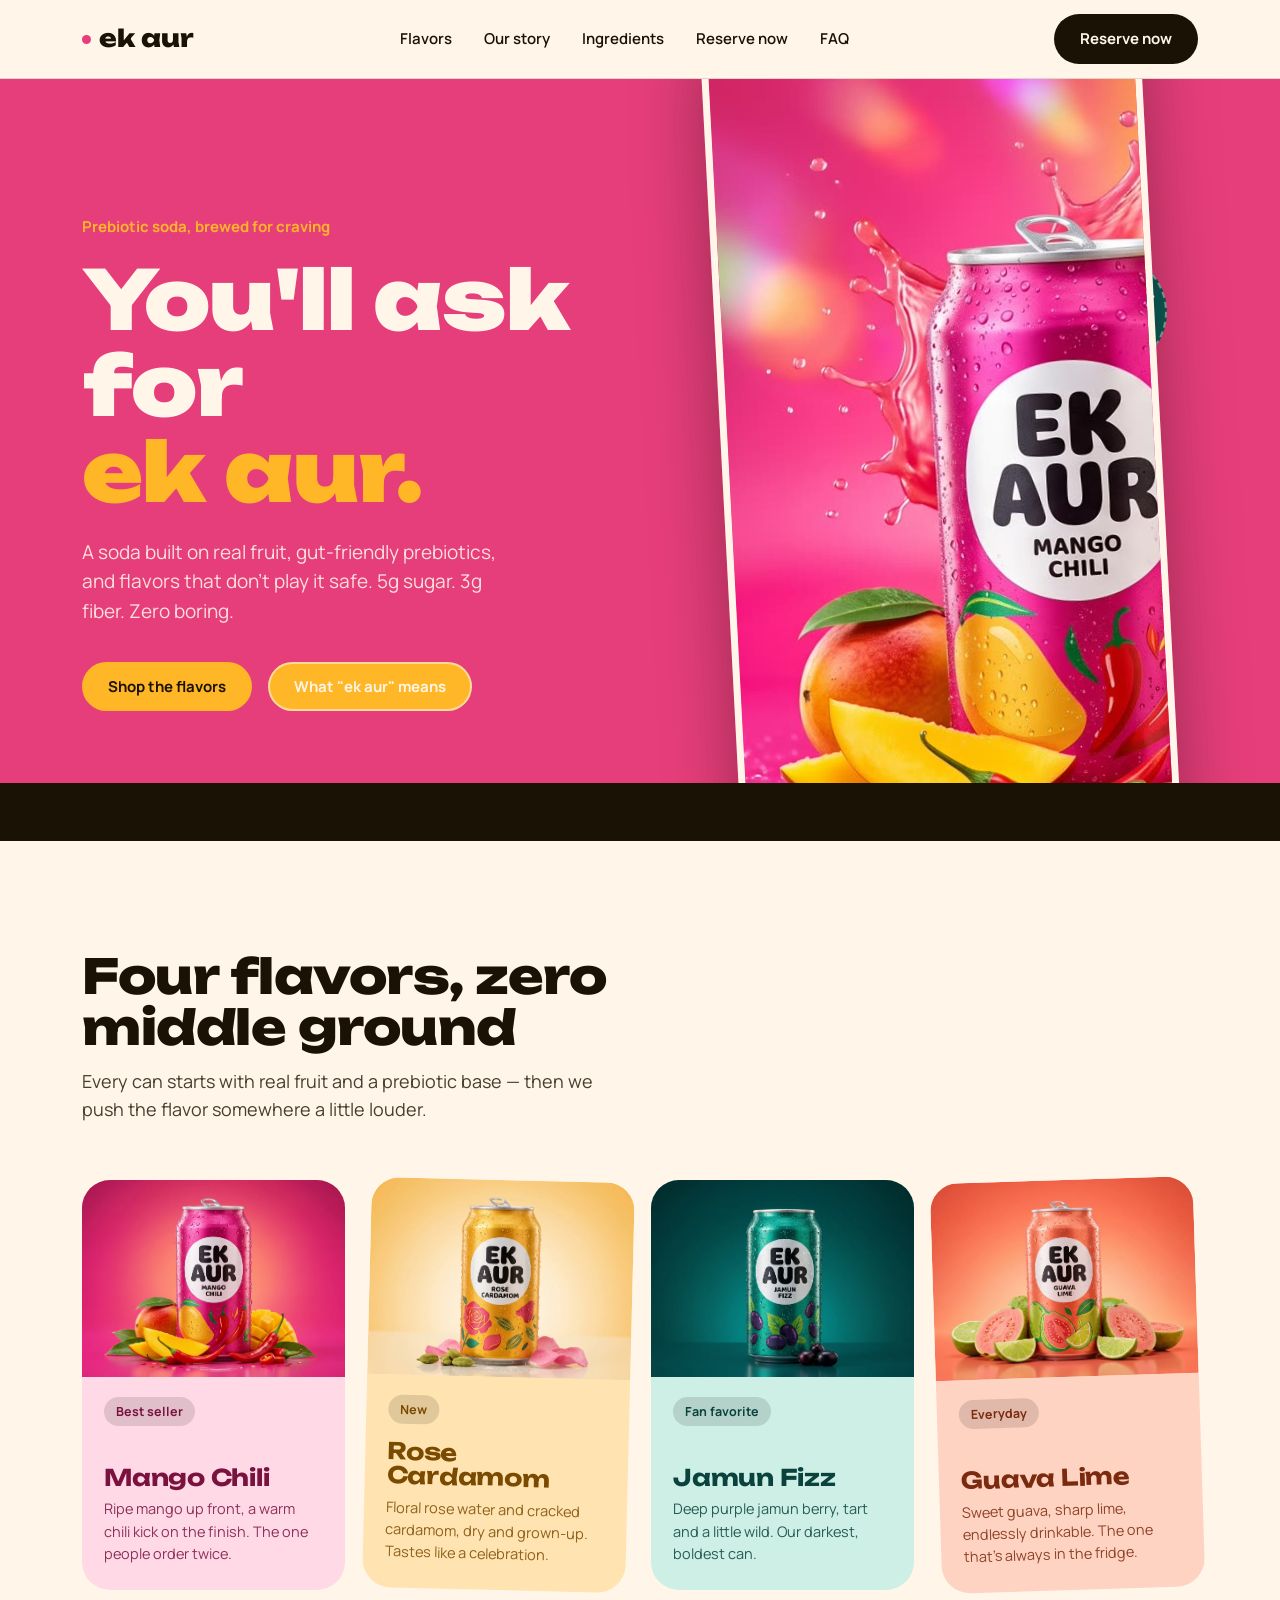
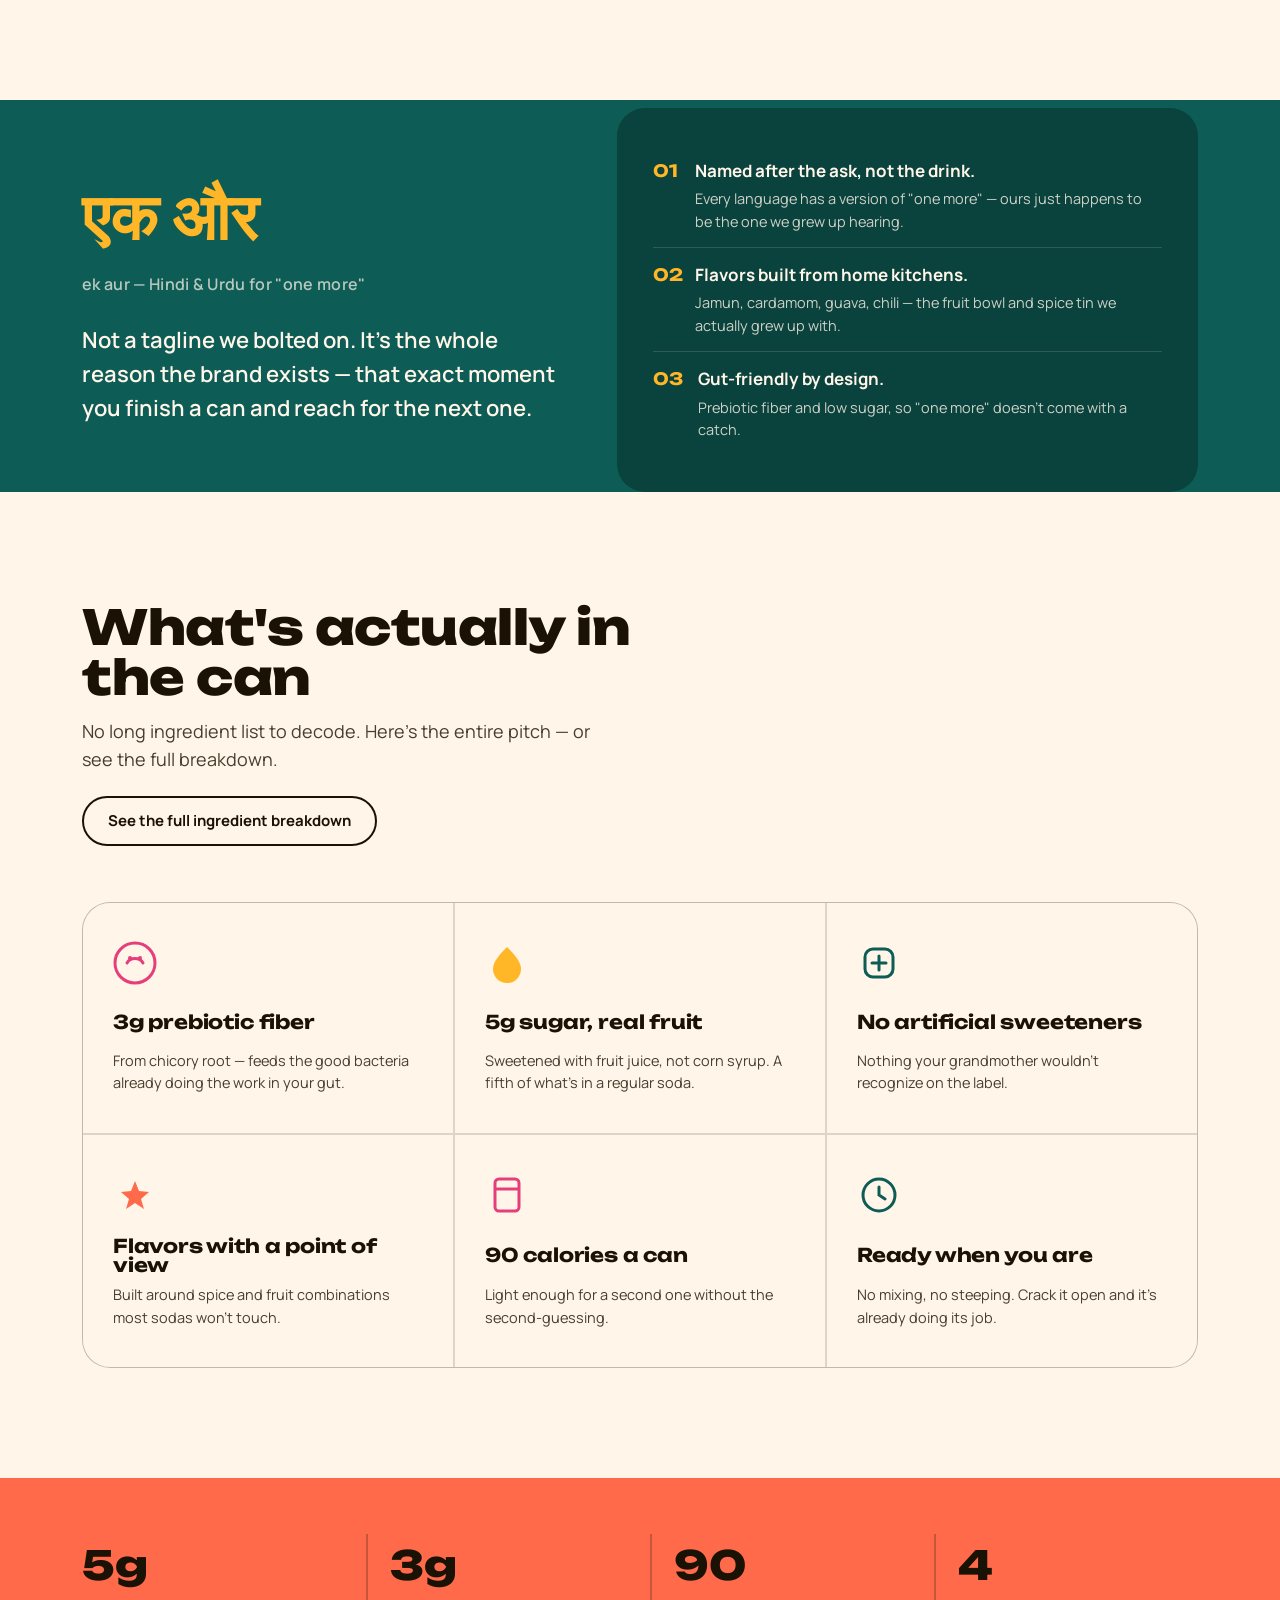
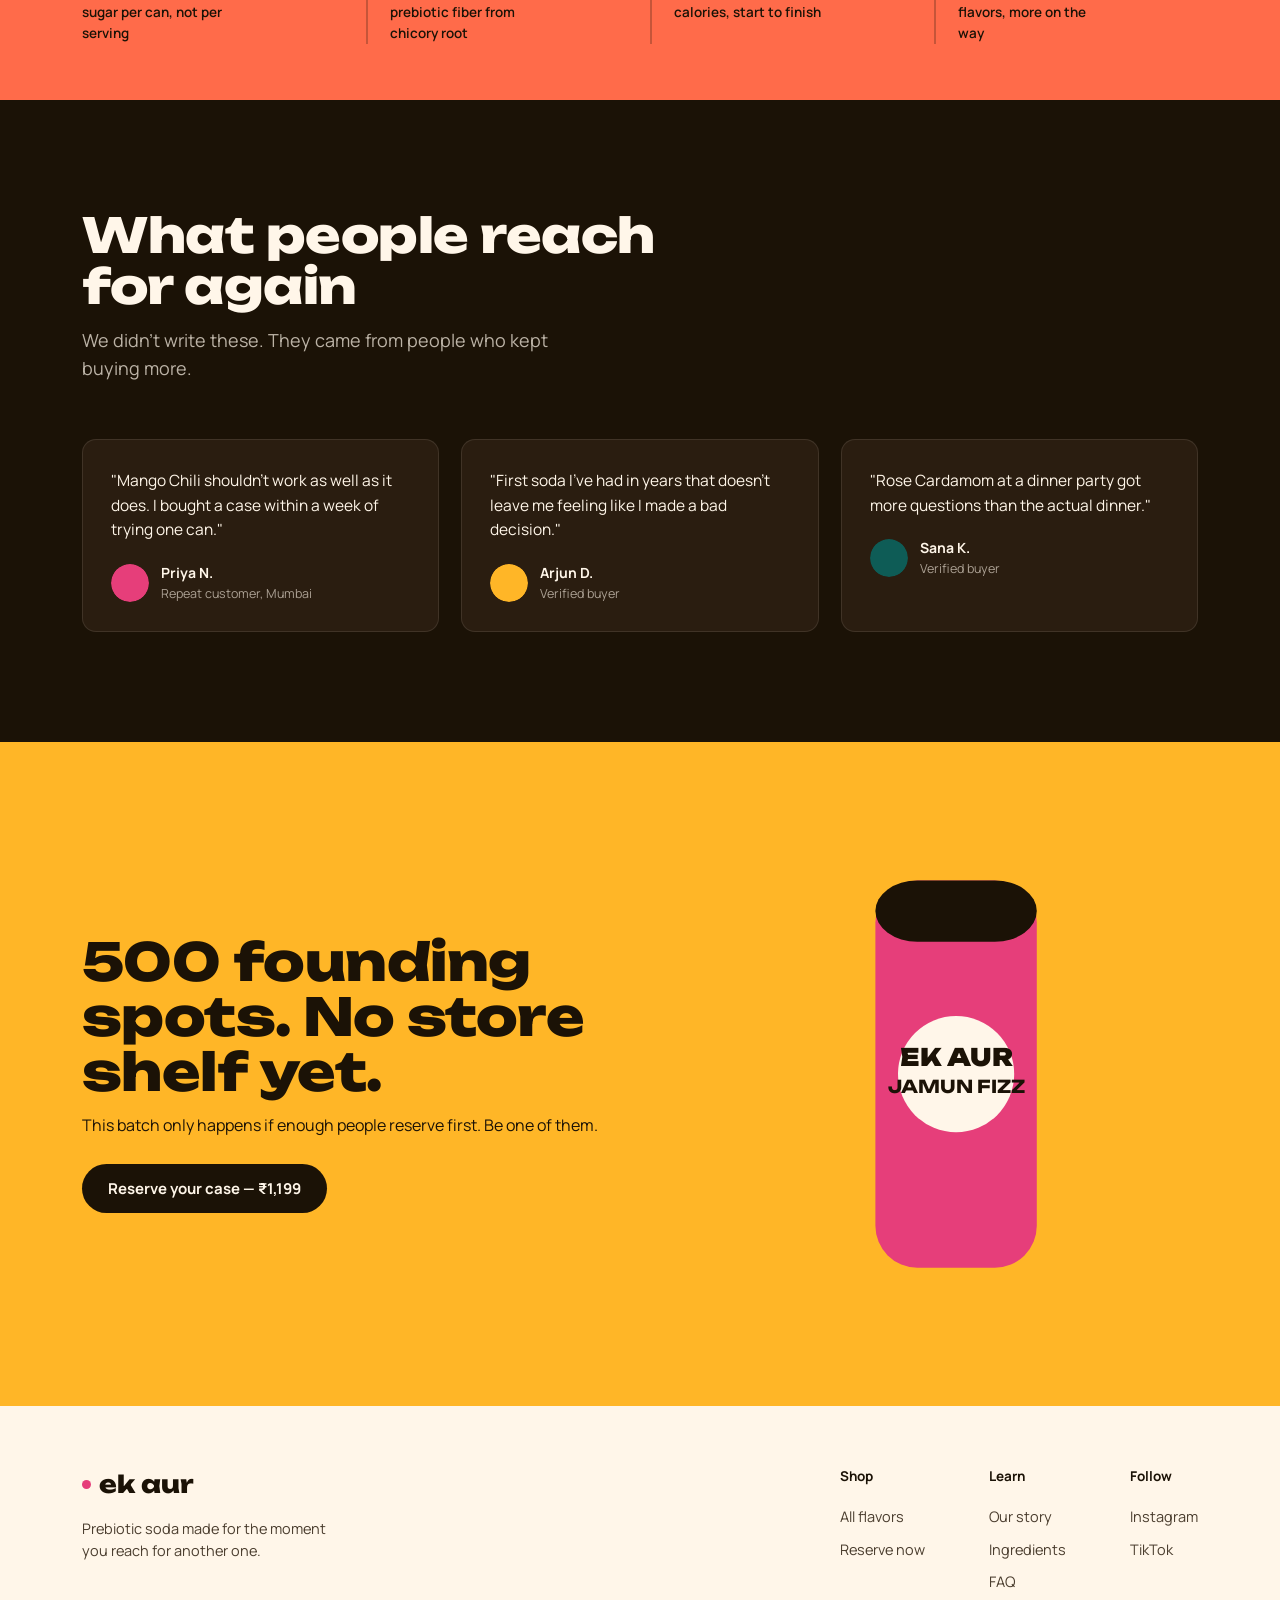
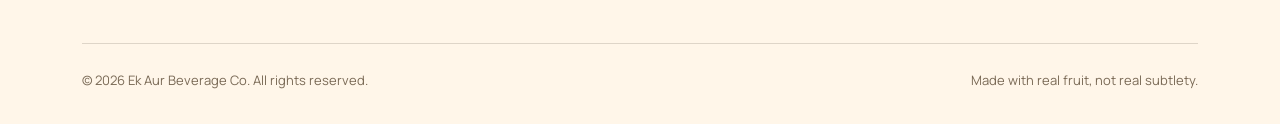
==== commit 80038e8c: "video mapping fix" ====
--- a/index.html
+++ b/index.html
@@ -39,10 +39,9 @@
     <div class="hero-art">
       <div class="hero-badge">GUT-FIRST&nbsp;· LOW SUGAR</div>
       <div class="hero-photo-frame">
-        <picture>
-          <source srcset="can-group-hero.webp" type="image/webp">
-          <img src="can-group-hero.jpg" alt="Four Ek Aur soda cans — Mango Chili, Rose Cardamom, Jamun Fizz, and Guava Lime — with fresh fruit and juice splashes" loading="eager">
-        </picture>
+        <video autoplay muted loop playsinline poster="can-group-hero.jpg" aria-label="Four Ek Aur soda cans — Mango Chili, Rose Cardamom, Jamun Fizz, and Guava Lime — with fresh fruit and juice splashes">
+          <source src="video-hero-group.mp4" type="video/mp4">
+        </video>
       </div>
     </div>
   </div>
@@ -86,7 +85,7 @@
             <img class="flavor-photo" src="can-rose-cardamom.jpg" alt="Ek Aur Rose Cardamom can with rose petals and cardamom pods" loading="lazy">
           </picture>
           <video class="flavor-video" muted loop playsinline preload="none" poster="can-rose-cardamom.jpg">
-            <source src="video-rose-cardamom.mp4" type="video/mp4">
+            <source src="video-rose-commercial.mp4" type="video/mp4">
           </video>
         </div>
         <div class="flavor-card-body">
@@ -122,7 +121,7 @@
             <img class="flavor-photo" src="can-guava-lime.jpg" alt="Ek Aur Guava Lime can with guava halves and lime wedges" loading="lazy">
           </picture>
           <video class="flavor-video" muted loop playsinline preload="none" poster="can-guava-lime.jpg">
-            <source src="video-hero-group.mp4" type="video/mp4">
+            <source src="video-guava-lime.mp4" type="video/mp4">
           </video>
         </div>
         <div class="flavor-card-body">
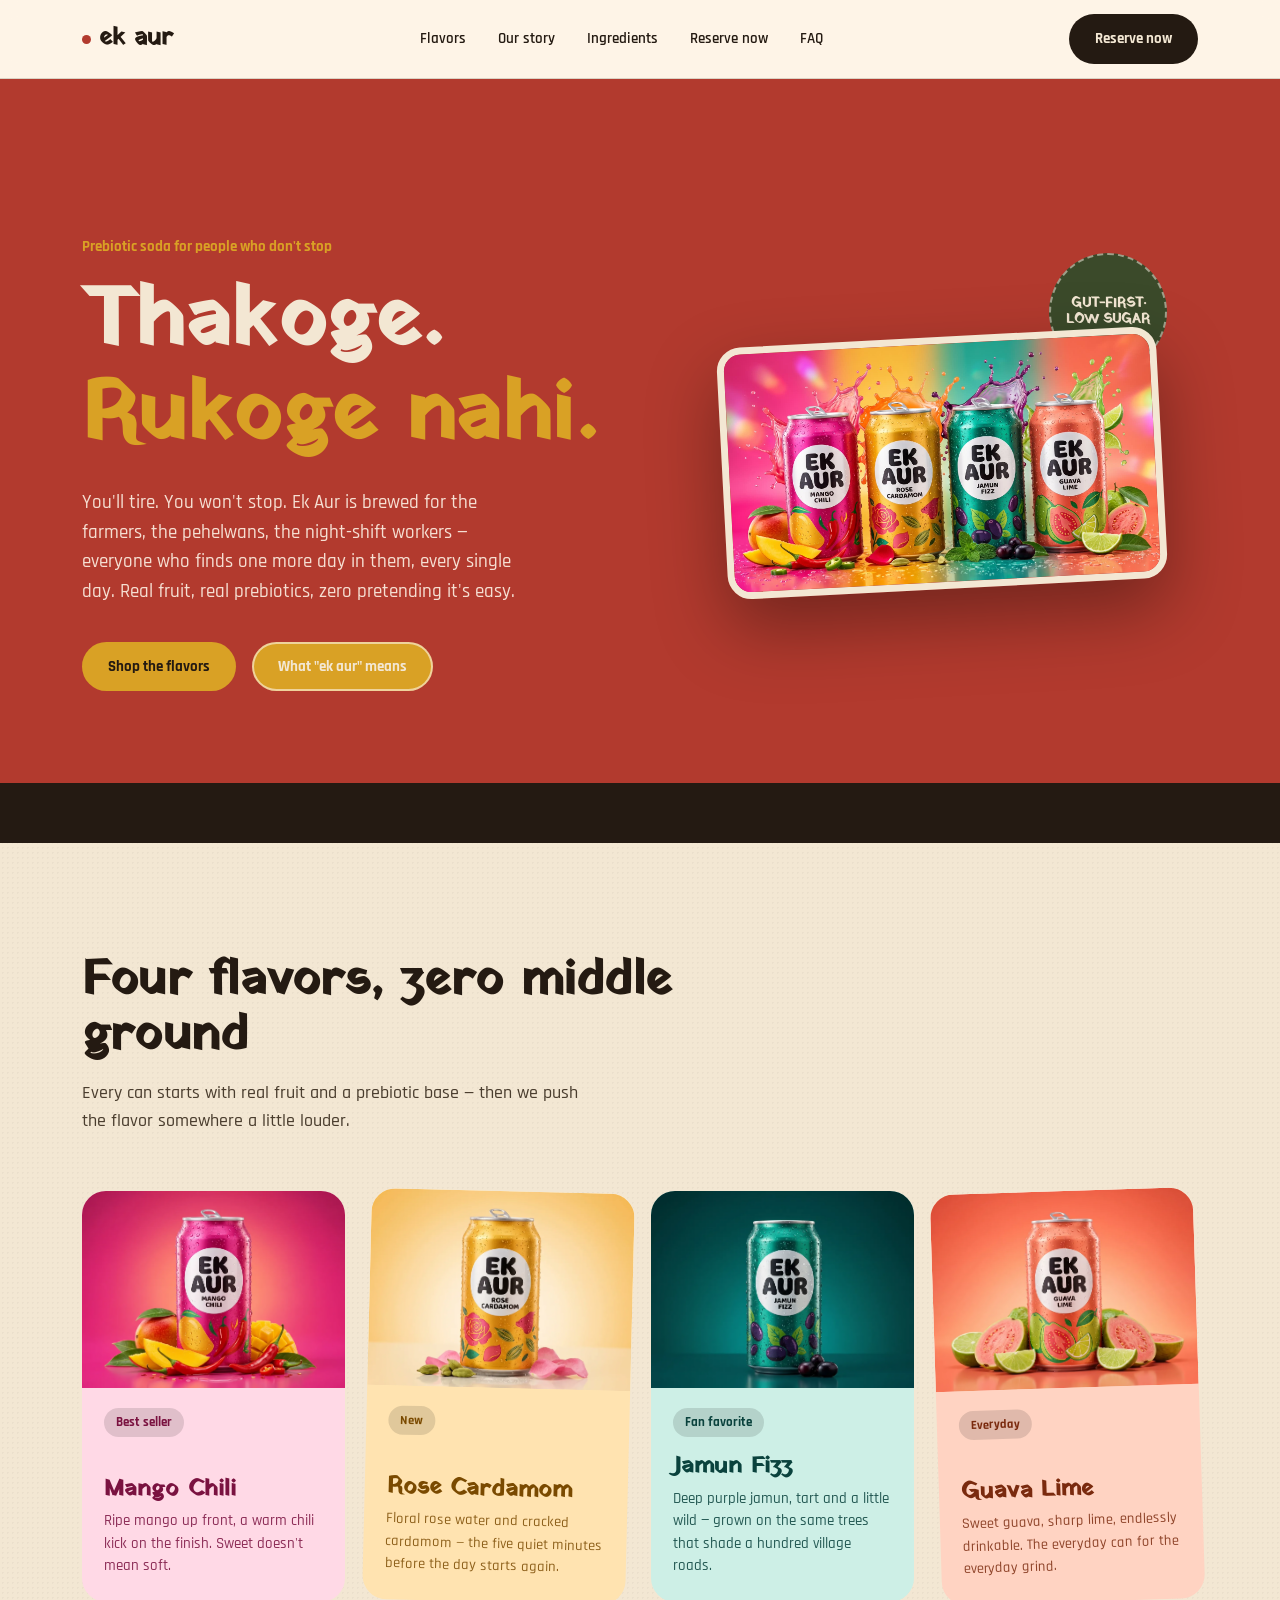
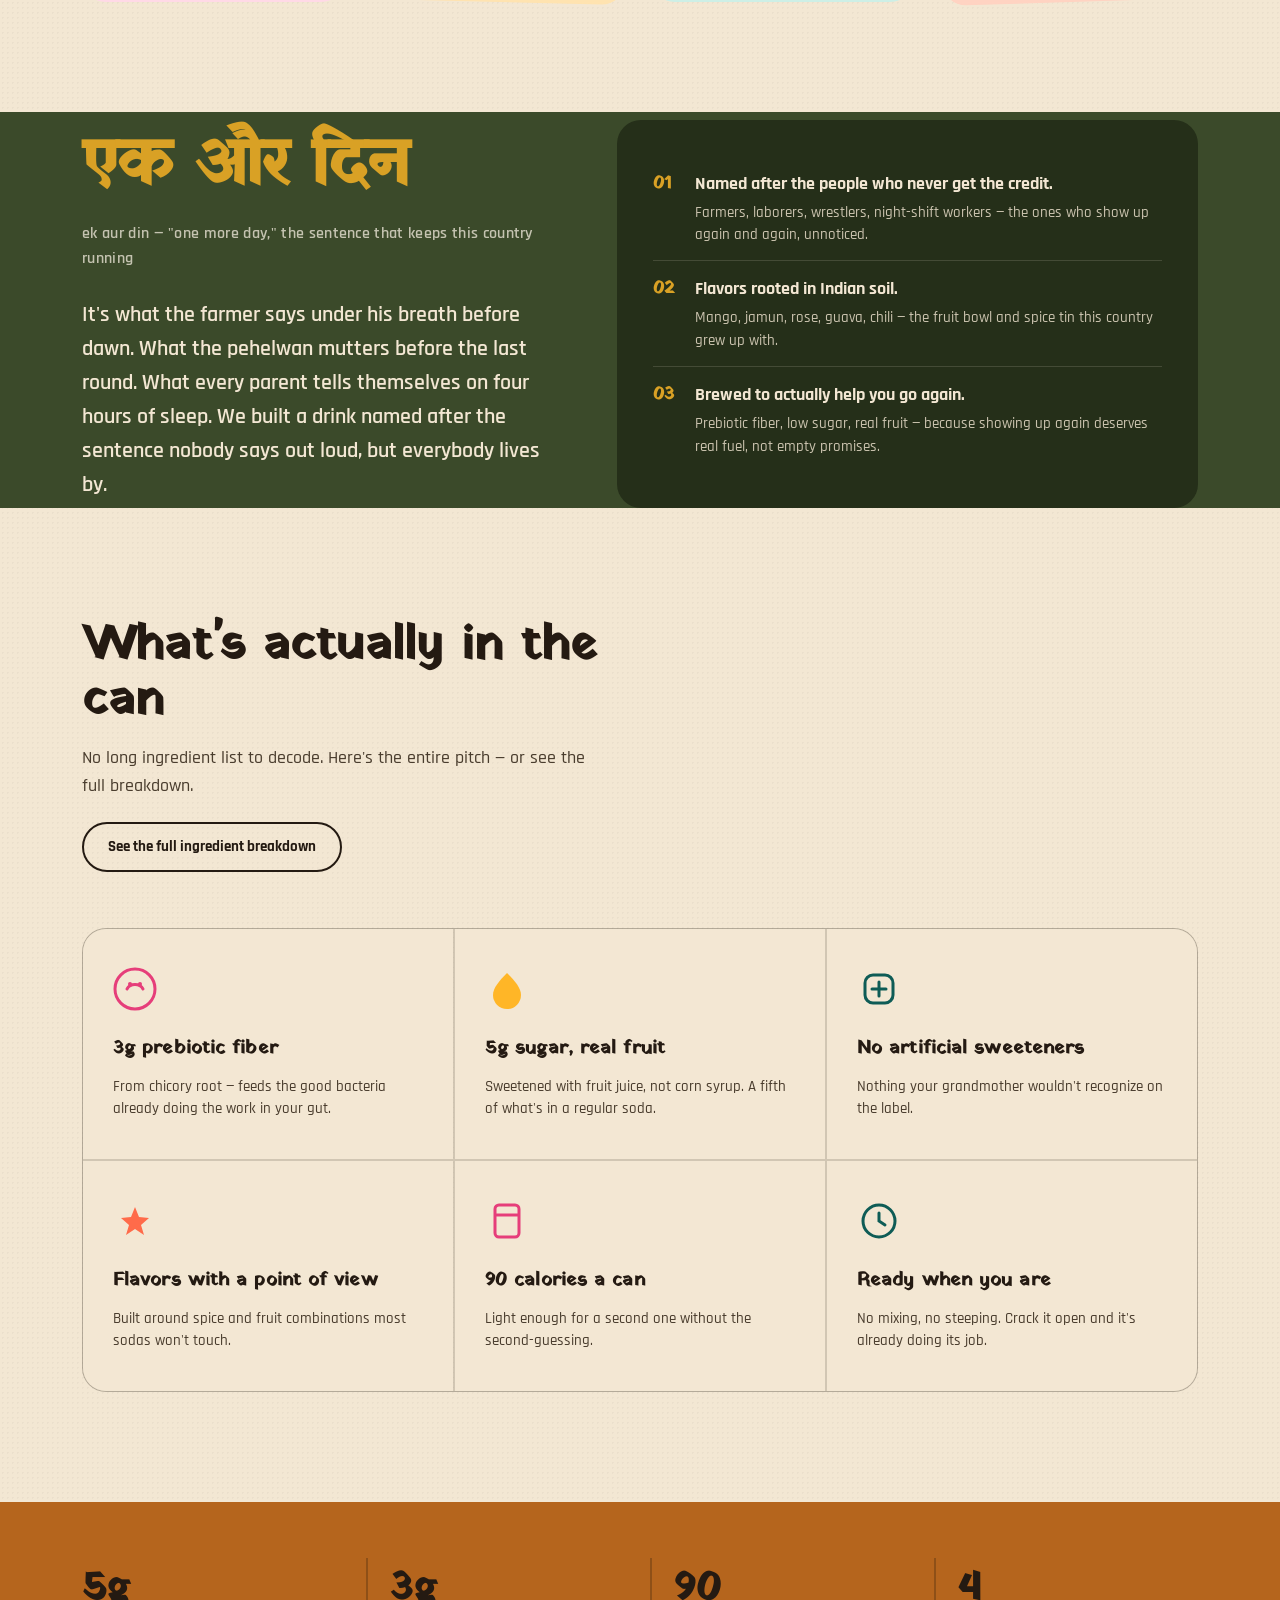
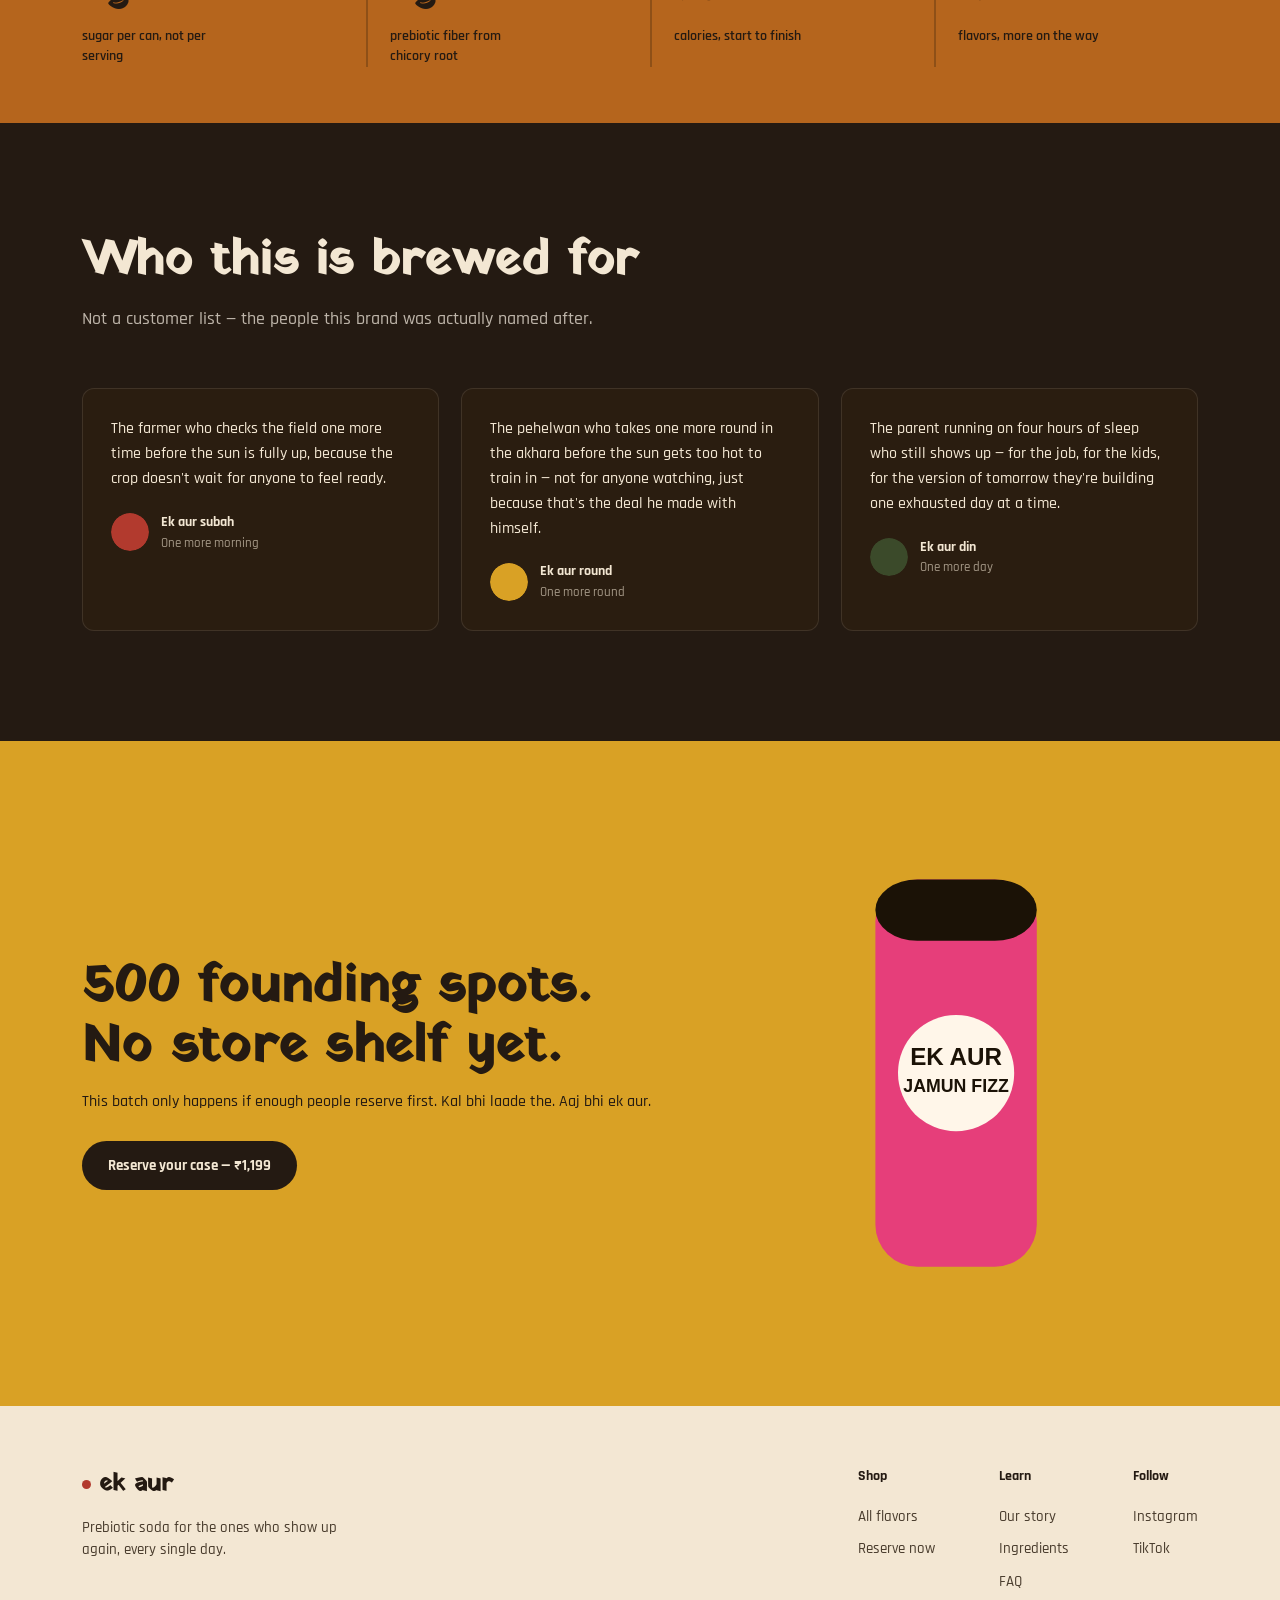
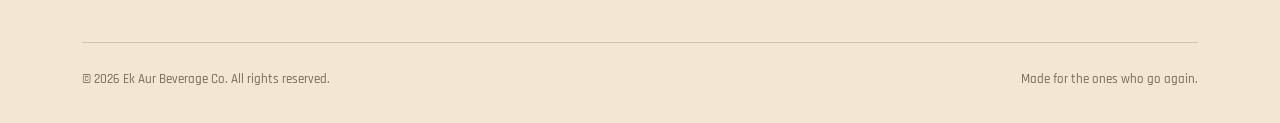
==== commit b47a3a0e: "Change brand Identity to ek or din" ====
--- a/index.html
+++ b/index.html
@@ -6,7 +6,7 @@
 <title>Ek Aur — Soda that makes you say it again</title>
 <link rel="preconnect" href="https://fonts.googleapis.com">
 <link rel="preconnect" href="https://fonts.gstatic.com" crossorigin>
-<link href="https://fonts.googleapis.com/css2?family=Unbounded:wght@400;600;800;900&family=Manrope:wght@400;500;600;700;800&display=swap" rel="stylesheet">
+<link href="https://fonts.googleapis.com/css2?family=Yatra+One&family=Rajdhani:wght@400;500;600;700&display=swap" rel="stylesheet">
 <link rel="stylesheet" href="styles.css">
 </head>
 <body>
@@ -28,9 +28,9 @@
 <section class="hero">
   <div class="wrap">
     <div class="hero-copy">
-      <div class="hero-eyebrow">Prebiotic soda, brewed for craving</div>
-      <h1>You'll ask for<br><span class="accent">ek aur.</span></h1>
-      <p class="lede">A soda built on real fruit, gut-friendly prebiotics, and flavors that don't play it safe. 5g sugar. 3g fiber. Zero boring.</p>
+      <div class="hero-eyebrow">Prebiotic soda for people who don't stop</div>
+      <h1>Thakoge.<br><span class="accent">Rukoge nahi.</span></h1>
+      <p class="lede">You'll tire. You won't stop. Ek Aur is brewed for the farmers, the pehelwans, the night-shift workers — everyone who finds one more day in them, every single day. Real fruit, real prebiotics, zero pretending it's easy.</p>
       <div class="hero-cta">
         <a href="#flavors" class="btn">Shop the flavors</a>
         <a href="#story" class="btn ghost">What "ek aur" means</a>
@@ -74,7 +74,7 @@
           <span class="flavor-tag">Best seller</span>
           <div>
             <h3>Mango Chili</h3>
-            <p>Ripe mango up front, a warm chili kick on the finish. The one people order twice.</p>
+            <p>Ripe mango up front, a warm chili kick on the finish. Sweet doesn't mean soft.</p>
           </div>
         </div>
       </div>
@@ -92,7 +92,7 @@
           <span class="flavor-tag">New</span>
           <div>
             <h3>Rose Cardamom</h3>
-            <p>Floral rose water and cracked cardamom, dry and grown-up. Tastes like a celebration.</p>
+            <p>Floral rose water and cracked cardamom — the five quiet minutes before the day starts again.</p>
           </div>
         </div>
       </div>
@@ -110,7 +110,7 @@
           <span class="flavor-tag">Fan favorite</span>
           <div>
             <h3>Jamun Fizz</h3>
-            <p>Deep purple jamun berry, tart and a little wild. Our darkest, boldest can.</p>
+            <p>Deep purple jamun, tart and a little wild — grown on the same trees that shade a hundred village roads.</p>
           </div>
         </div>
       </div>
@@ -128,7 +128,7 @@
           <span class="flavor-tag">Everyday</span>
           <div>
             <h3>Guava Lime</h3>
-            <p>Sweet guava, sharp lime, endlessly drinkable. The one that's always in the fridge.</p>
+            <p>Sweet guava, sharp lime, endlessly drinkable. The everyday can for the everyday grind.</p>
           </div>
         </div>
       </div>
@@ -139,30 +139,30 @@
 <section class="story" id="story">
   <div class="wrap">
     <div>
-      <div class="story-word">एक और</div>
-      <div class="story-translit">ek aur — Hindi &amp; Urdu for "one more"</div>
-      <p class="big">Not a tagline we bolted on. It's the whole reason the brand exists — that exact moment you finish a can and reach for the next one.</p>
+      <div class="story-word">एक और दिन</div>
+      <div class="story-translit">ek aur din — "one more day," the sentence that keeps this country running</div>
+      <p class="big">It's what the farmer says under his breath before dawn. What the pehelwan mutters before the last round. What every parent tells themselves on four hours of sleep. We built a drink named after the sentence nobody says out loud, but everybody lives by.</p>
     </div>
     <div class="story-meaning">
       <div class="story-meaning-row">
         <div class="num">01</div>
         <div>
-          <strong>Named after the ask, not the drink.</strong>
-          <div style="opacity:.8; font-size:14.5px; margin-top:4px;">Every language has a version of "one more" — ours just happens to be the one we grew up hearing.</div>
+          <strong>Named after the people who never get the credit.</strong>
+          <div style="opacity:.8; font-size:14.5px; margin-top:4px;">Farmers, laborers, wrestlers, night-shift workers — the ones who show up again and again, unnoticed.</div>
         </div>
       </div>
       <div class="story-meaning-row">
         <div class="num">02</div>
         <div>
-          <strong>Flavors built from home kitchens.</strong>
-          <div style="opacity:.8; font-size:14.5px; margin-top:4px;">Jamun, cardamom, guava, chili — the fruit bowl and spice tin we actually grew up with.</div>
+          <strong>Flavors rooted in Indian soil.</strong>
+          <div style="opacity:.8; font-size:14.5px; margin-top:4px;">Mango, jamun, rose, guava, chili — the fruit bowl and spice tin this country grew up with.</div>
         </div>
       </div>
       <div class="story-meaning-row">
         <div class="num">03</div>
         <div>
-          <strong>Gut-friendly by design.</strong>
-          <div style="opacity:.8; font-size:14.5px; margin-top:4px;">Prebiotic fiber and low sugar, so "one more" doesn't come with a catch.</div>
+          <strong>Brewed to actually help you go again.</strong>
+          <div style="opacity:.8; font-size:14.5px; margin-top:4px;">Prebiotic fiber, low sugar, real fruit — because showing up again deserves real fuel, not empty promises.</div>
         </div>
       </div>
     </div>
@@ -223,40 +223,41 @@
 <section class="testimonials section" id="reviews">
   <div class="wrap">
     <div class="section-head">
-      <h2>What people reach for again</h2>
-      <p>We didn't write these. They came from people who kept buying more.</p>
+      <h2>Who this is brewed for</h2>
+      <p>Not a customer list — the people this brand was actually named after.</p>
     </div>
     <div class="t-grid">
       <div class="t-card">
-        <p>"Mango Chili shouldn't work as well as it does. I bought a case within a week of trying one can."</p>
+        <p>The farmer who checks the field one more time before the sun is fully up, because the crop doesn't wait for anyone to feel ready.</p>
         <div class="t-who">
-          <svg class="t-avatar" viewBox="0 0 40 40"><circle cx="20" cy="20" r="20" fill="#E63E7A"/></svg>
-          <div><div class="name">Priya N.</div><div class="meta">Repeat customer, Mumbai</div></div>
+          <svg class="t-avatar" viewBox="0 0 40 40"><circle cx="20" cy="20" r="20" fill="#B23A2E"/></svg>
+          <div><div class="name">Ek aur subah</div><div class="meta">One more morning</div></div>
         </div>
       </div>
       <div class="t-card">
-        <p>"First soda I've had in years that doesn't leave me feeling like I made a bad decision."</p>
+        <p>The pehelwan who takes one more round in the akhara before the sun gets too hot to train in — not for anyone watching, just because that's the deal he made with himself.</p>
         <div class="t-who">
-          <svg class="t-avatar" viewBox="0 0 40 40"><circle cx="20" cy="20" r="20" fill="#FFB627"/></svg>
-          <div><div class="name">Arjun D.</div><div class="meta">Verified buyer</div></div>
+          <svg class="t-avatar" viewBox="0 0 40 40"><circle cx="20" cy="20" r="20" fill="#D9A125"/></svg>
+          <div><div class="name">Ek aur round</div><div class="meta">One more round</div></div>
         </div>
       </div>
       <div class="t-card">
-        <p>"Rose Cardamom at a dinner party got more questions than the actual dinner."</p>
+        <p>The parent running on four hours of sleep who still shows up — for the job, for the kids, for the version of tomorrow they're building one exhausted day at a time.</p>
         <div class="t-who">
-          <svg class="t-avatar" viewBox="0 0 40 40"><circle cx="20" cy="20" r="20" fill="#0E5C56"/></svg>
-          <div><div class="name">Sana K.</div><div class="meta">Verified buyer</div></div>
-        </div>
-      </div>
-    </div>
-  </div>
+          <svg class="t-avatar" viewBox="0 0 40 40"><circle cx="20" cy="20" r="20" fill="#3B4A2A"/></svg>
+          <div><div class="name">Ek aur din</div><div class="meta">One more day</div></div>
+        </div>
+      </div>
+    </div>
+  </div>
+</section>
 </section>
 
 <section class="cta-band" id="cta">
   <div class="wrap">
     <div>
       <h2>500 founding spots. No store shelf yet.</h2>
-      <p style="margin-top:14px; font-size:16px;">This batch only happens if enough people reserve first. Be one of them.</p>
+      <p style="margin-top:14px; font-size:16px;">This batch only happens if enough people reserve first. Kal bhi laade the. Aaj bhi ek aur.</p>
       <a href="reserve.html" class="btn" style="background:var(--ink); color:var(--cream); margin-top:26px;">Reserve your case — ₹1,199</a>
     </div>
     <svg viewBox="0 0 300 300" style="justify-self:center;">
@@ -274,7 +275,7 @@
     <div class="footer-top">
       <div>
         <a href="index.html" class="logo"><span class="dot"></span>ek aur</a>
-        <p style="max-width:260px; margin-top:14px; font-size:14.5px; color:#4a3d2e;">Prebiotic soda made for the moment you reach for another one.</p>
+        <p style="max-width:260px; margin-top:14px; font-size:14.5px; color:#4a3d2e;">Prebiotic soda for the ones who show up again, every single day.</p>
       </div>
       <div class="footer-cols">
         <div class="footer-col">
@@ -297,7 +298,7 @@
     </div>
     <div class="footer-bottom">
       <span>© 2026 Ek Aur Beverage Co. All rights reserved.</span>
-      <span>Made with real fruit, not real subtlety.</span>
+      <span>Made for the ones who go again.</span>
     </div>
   </div>
 </footer>
--- a/styles.css
+++ b/styles.css
@@ -1,31 +1,37 @@
 /* ===== Ek Aur — shared styles ===== */
 :root{
-  --cream:#FFF6E9;
-  --ink:#1B1206;
-  --magenta:#E63E7A;
-  --magenta-dark:#C22B62;
-  --marigold:#FFB627;
-  --teal:#0E5C56;
-  --teal-dark:#0A423D;
-  --coral:#FF6B4A;
-  --line: rgba(27,18,6,0.14);
-  --radius-lg: 28px;
-  --radius-sm: 14px;
+  /* Rooted, earned palette — akhara mitti, turmeric, sindoor, khadi */
+  --cream:#F3E7D3;
+  --ink:#241A12;
+  --magenta:#B23A2E;
+  --magenta-dark:#8C2B21;
+  --marigold:#D9A125;
+  --teal:#3B4A2A;
+  --teal-dark:#252F19;
+  --coral:#B5651D;
+  --line: rgba(36,26,18,0.16);
+  --radius-lg: 24px;
+  --radius-sm: 12px;
 }
 *{box-sizing:border-box; margin:0; padding:0;}
 html{scroll-behavior:smooth;}
 body{
   background:var(--cream);
   color:var(--ink);
-  font-family:'Manrope', sans-serif;
-  font-size:17px;
+  font-family:'Rajdhani', sans-serif;
+  font-size:18px;
+  font-weight:500;
   line-height:1.55;
   overflow-x:hidden;
+  background-image:
+    radial-gradient(rgba(36,26,18,0.035) 1px, transparent 1px);
+  background-size: 5px 5px;
 }
 h1,h2,h3,.display{
-  font-family:'Unbounded', sans-serif;
-  line-height:1.05;
-  letter-spacing:-0.01em;
+  font-family:'Yatra One', cursive;
+  line-height:1.15;
+  letter-spacing:0.005em;
+  font-weight:400;
 }
 a{color:inherit; text-decoration:none;}
 img,svg{display:block; max-width:100%;}
@@ -44,7 +50,7 @@
   border-bottom:1px solid var(--line);
 }
 nav.wrap{ display:flex; align-items:center; justify-content:space-between; height:78px; }
-.logo{ font-family:'Unbounded'; font-weight:800; font-size:24px; display:flex; align-items:center; gap:8px; }
+.logo{ font-family:'Yatra One'; font-weight:800; font-size:24px; display:flex; align-items:center; gap:8px; }
 .logo .dot{width:9px; height:9px; border-radius:50%; background:var(--magenta); display:inline-block;}
 .nav-links{display:flex; gap:32px; font-weight:600; font-size:15px;}
 .nav-links a{position:relative; padding:4px 0;}
@@ -85,18 +91,18 @@
   transform:rotate(-3deg); box-shadow:0 30px 70px rgba(0,0,0,0.35);
   border:7px solid var(--cream);
 }
-.hero-photo-frame img{width:100%; height:auto; display:block;}
+.hero-photo-frame img, .hero-photo-frame video{width:100%; height:auto; display:block;}
 .hero-badge{
   position:absolute; top:70px; right:6%; width:118px; height:118px; border-radius:50%;
   background:var(--teal); color:var(--cream); display:flex; align-items:center; justify-content:center;
-  text-align:center; font-family:'Unbounded'; font-weight:700; font-size:13px; line-height:1.25; padding:10px;
+  text-align:center; font-family:'Yatra One'; font-weight:700; font-size:13px; line-height:1.25; padding:10px;
   animation: spin-slow 18s linear infinite; border:2px dashed rgba(255,246,233,0.5);
 }
 @keyframes spin-slow{ to{ transform:rotate(360deg);} }
 
 /* ---------- MARQUEE ---------- */
 .marquee-band{ background:var(--ink); color:var(--cream); overflow:hidden; white-space:nowrap; padding:16px 0; }
-.marquee-track{ display:inline-block; padding-left:100%; animation: scroll-left 26s linear infinite; font-family:'Unbounded'; font-weight:600; font-size:16px; }
+.marquee-track{ display:inline-block; padding-left:100%; animation: scroll-left 26s linear infinite; font-family:'Yatra One'; font-weight:600; font-size:16px; }
 .marquee-track span{ margin:0 28px; color:var(--marigold);}
 @keyframes scroll-left{ from{transform:translateX(0);} to{transform:translateX(-100%);} }
 
@@ -137,13 +143,13 @@
 /* ---------- STORY ---------- */
 .story{ background:var(--teal); color:var(--cream); position:relative; }
 .story .wrap{ display:grid; grid-template-columns:0.9fr 1.1fr; gap:60px; align-items:center; }
-.story-word{ font-family:'Unbounded'; font-weight:900; font-size:clamp(40px,5vw,64px); color:var(--marigold); }
+.story-word{ font-family:'Yatra One'; font-weight:900; font-size:clamp(40px,5vw,64px); color:var(--marigold); }
 .story-translit{font-size:16px; letter-spacing:0.02em; color:rgba(255,246,233,0.7); margin-top:6px; font-weight:600;}
 .story p.big{font-size:22px; font-weight:600; margin-top:26px; max-width:480px;}
 .story-meaning{ background:var(--teal-dark); border-radius:var(--radius-lg); padding:36px; margin-top:8px; }
 .story-meaning-row{display:flex; gap:16px; padding:14px 0; border-bottom:1px solid rgba(255,246,233,0.14);}
 .story-meaning-row:last-child{border-bottom:none;}
-.story-meaning-row .num{font-family:'Unbounded'; font-weight:700; color:var(--marigold); min-width:26px;}
+.story-meaning-row .num{font-family:'Yatra One'; font-weight:700; color:var(--marigold); min-width:26px;}
 
 /* ---------- BENEFITS ---------- */
 .benefit-grid{ display:grid; grid-template-columns:repeat(3,1fr); gap:2px; background:var(--line); border:1px solid var(--line); border-radius:var(--radius-lg); overflow:hidden; }
@@ -170,14 +176,14 @@
 .ingredient-copy p{margin-top:12px; max-width:640px; color:#4a3d2e; font-size:15.5px;}
 .ingredient-stats{display:flex; gap:28px; margin-top:18px; flex-wrap:wrap;}
 .ingredient-stats div{font-size:13px; font-weight:600; color:#4a3d2e;}
-.ingredient-stats strong{display:block; font-family:'Unbounded'; font-size:20px; color:var(--ink);}
+.ingredient-stats strong{display:block; font-family:'Yatra One'; font-size:20px; color:var(--ink);}
 
 /* ---------- STAT STRIP ---------- */
 .stat-strip{ background:var(--coral); color:var(--ink); }
 .stat-strip .wrap{ display:grid; grid-template-columns:repeat(4,1fr); padding:56px 32px; gap:20px; }
 .stat{text-align:left; border-left:2px solid rgba(27,18,6,0.25); padding-left:22px;}
 .stat:first-child{border-left:none; padding-left:0;}
-.stat .big-num{font-family:'Unbounded'; font-weight:800; font-size:40px;}
+.stat .big-num{font-family:'Yatra One'; font-weight:800; font-size:40px;}
 .stat .label{font-size:13.5px; font-weight:600; margin-top:6px; max-width:150px;}
 
 /* ---------- TESTIMONIALS ---------- */
@@ -195,7 +201,7 @@
 /* ---------- RESERVE / PRE-ORDER ---------- */
 .reserve-progress{ margin-bottom:48px; }
 .reserve-progress-top{ display:flex; justify-content:space-between; align-items:baseline; flex-wrap:wrap; gap:10px; font-size:15px; font-weight:600; margin-bottom:12px; }
-.reserve-count strong, .reserve-deadline strong{ font-family:'Unbounded'; font-weight:700; color:var(--magenta-dark); }
+.reserve-count strong, .reserve-deadline strong{ font-family:'Yatra One'; font-weight:700; color:var(--magenta-dark); }
 .reserve-bar{ height:14px; border-radius:100px; background:var(--line); overflow:hidden; }
 .reserve-bar-fill{ height:100%; background:linear-gradient(90deg, var(--magenta), var(--coral)); border-radius:100px; transition:width .4s ease; }
 
@@ -206,7 +212,7 @@
 }
 .reserve-offer{ background:var(--cream); padding:44px; }
 .reserve-price{ margin-top:22px; display:flex; align-items:baseline; gap:12px; flex-wrap:wrap; }
-.price-now{ font-family:'Unbounded'; font-weight:800; font-size:40px; color:var(--ink); }
+.price-now{ font-family:'Yatra One'; font-weight:800; font-size:40px; color:var(--ink); }
 .price-note{ font-size:13px; color:#7a6a56; max-width:220px; }
 .reserve-perks{ margin-top:24px; list-style:none; display:flex; flex-direction:column; gap:10px; }
 .reserve-perks li{ font-size:14.5px; padding-left:26px; position:relative; color:#4a3d2e; }
@@ -216,7 +222,7 @@
 .reserve-step{ display:flex; gap:14px; margin-bottom:16px; }
 .step-num{
   width:30px; height:30px; border-radius:50%; background:var(--ink); color:var(--cream);
-  display:flex; align-items:center; justify-content:center; font-family:'Unbounded'; font-weight:700; font-size:13px;
+  display:flex; align-items:center; justify-content:center; font-family:'Yatra One'; font-weight:700; font-size:13px;
   flex-shrink:0;
 }
 .reserve-step h3{ font-size:17px; font-weight:700; }
@@ -271,7 +277,7 @@
 .city-row{ display:flex; justify-content:space-between; align-items:center; padding:20px 40px; border-top:1px solid var(--line); }
 .city-row .city{font-weight:700; font-size:15px;}
 .city-row .stores{font-size:13.5px; color:#4a3d2e; margin-top:3px;}
-.city-row .count{ font-family:'Unbounded'; font-weight:700; color:var(--magenta-dark); font-size:14px;}
+.city-row .count{ font-family:'Yatra One'; font-weight:700; color:var(--magenta-dark); font-size:14px;}
 
 /* ---------- FAQ ---------- */
 .faq-category{margin-bottom:48px;}
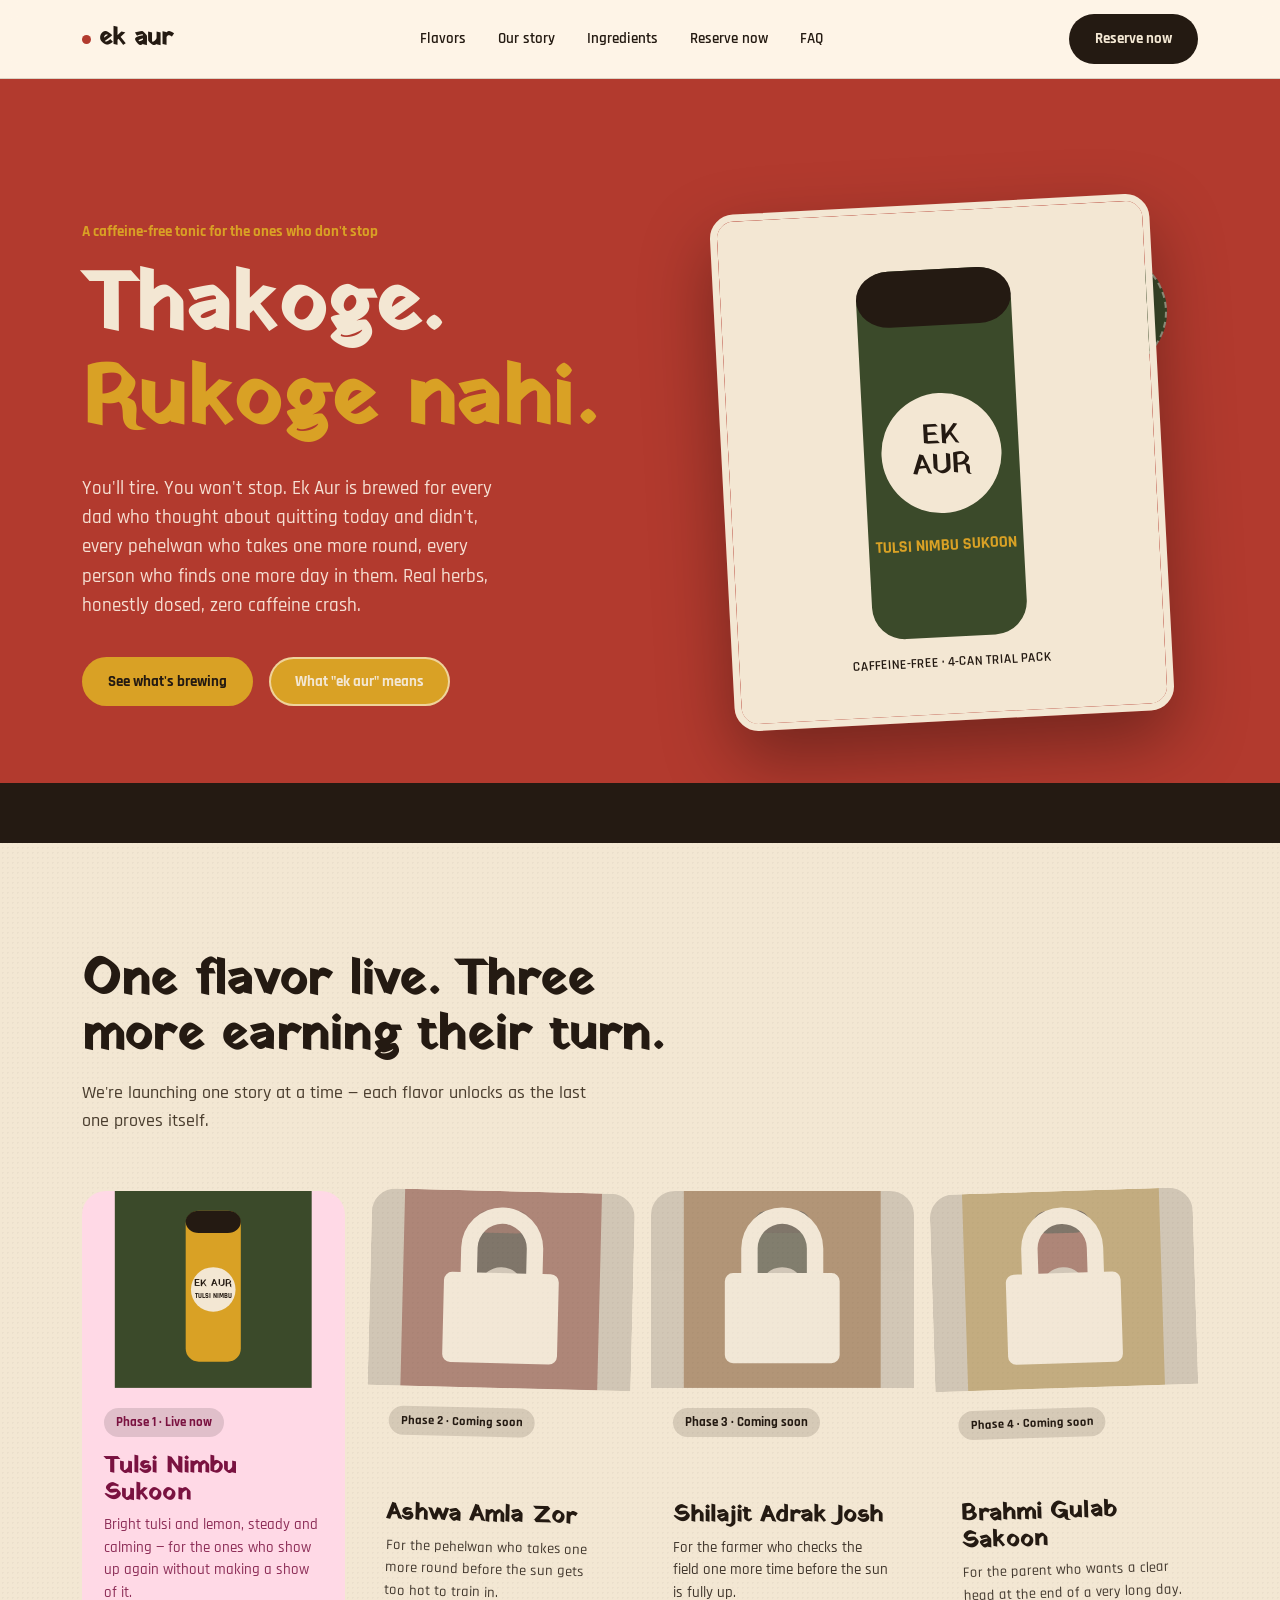
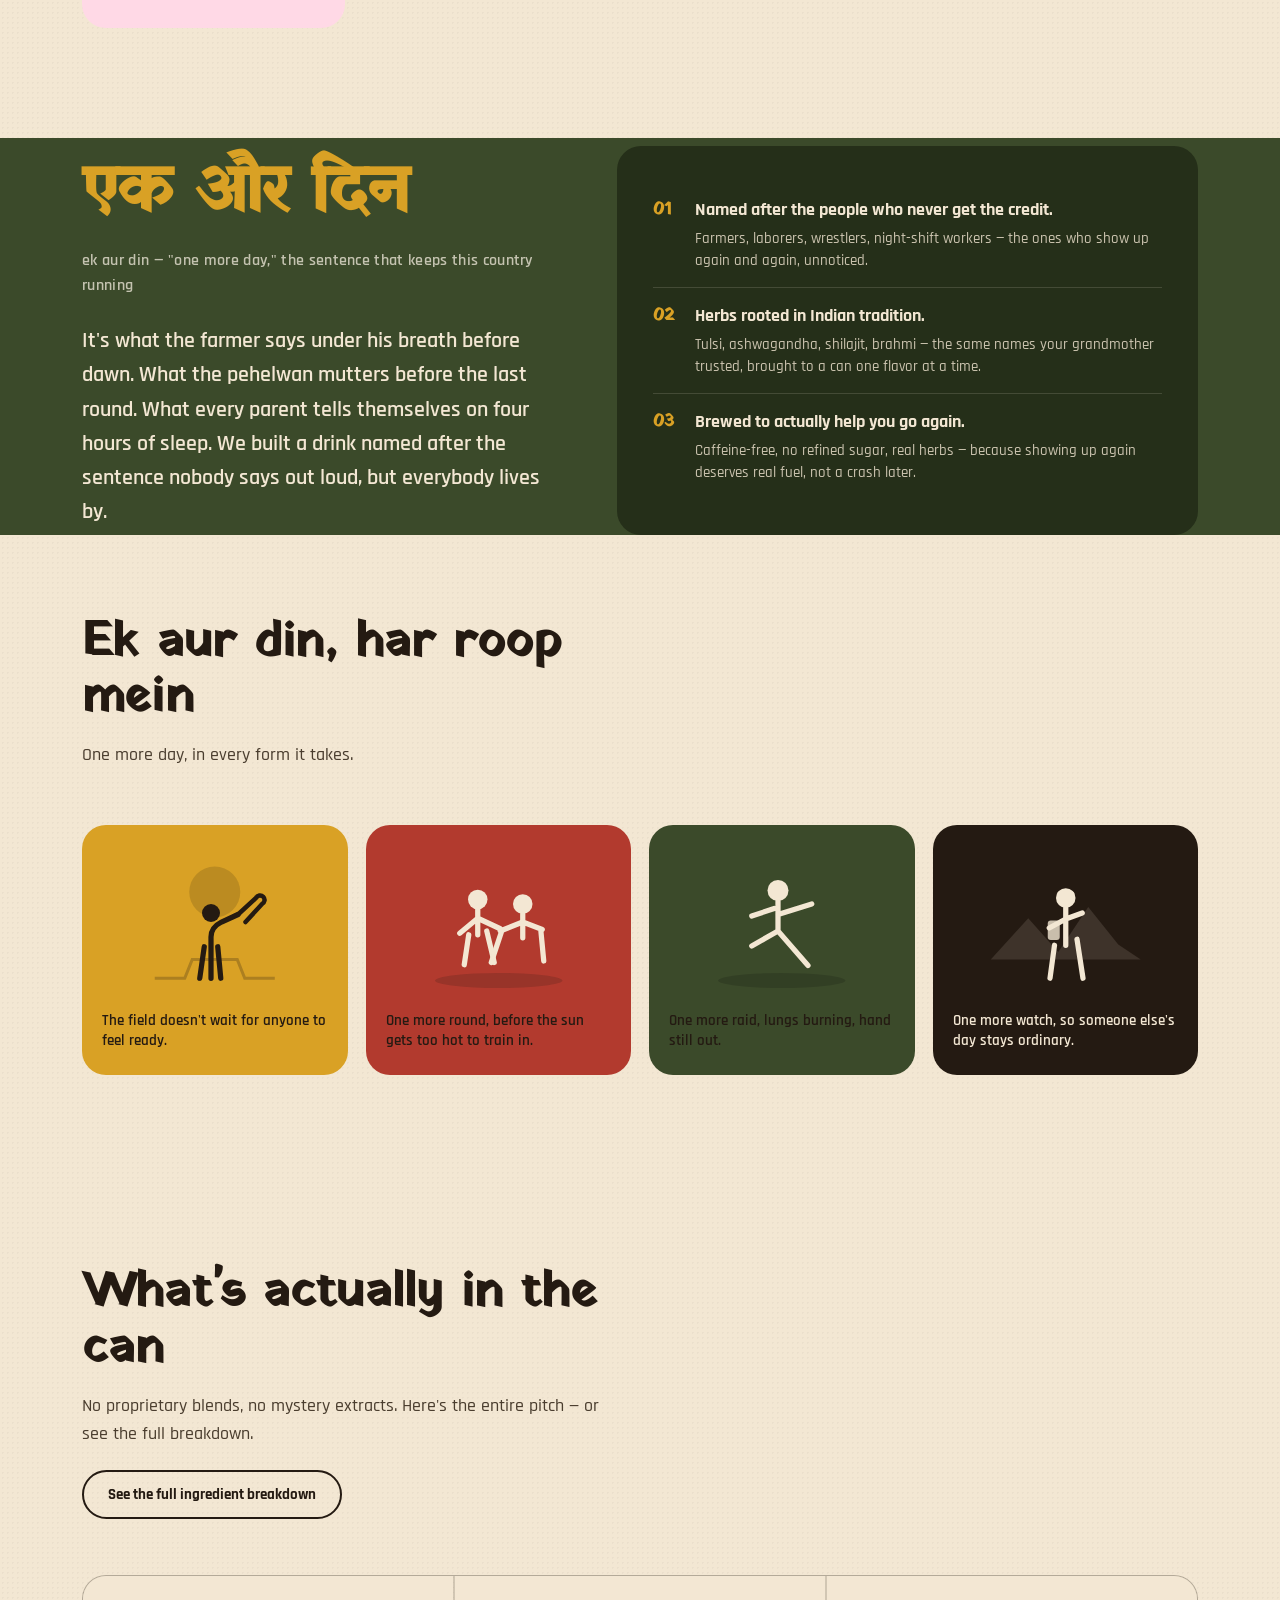
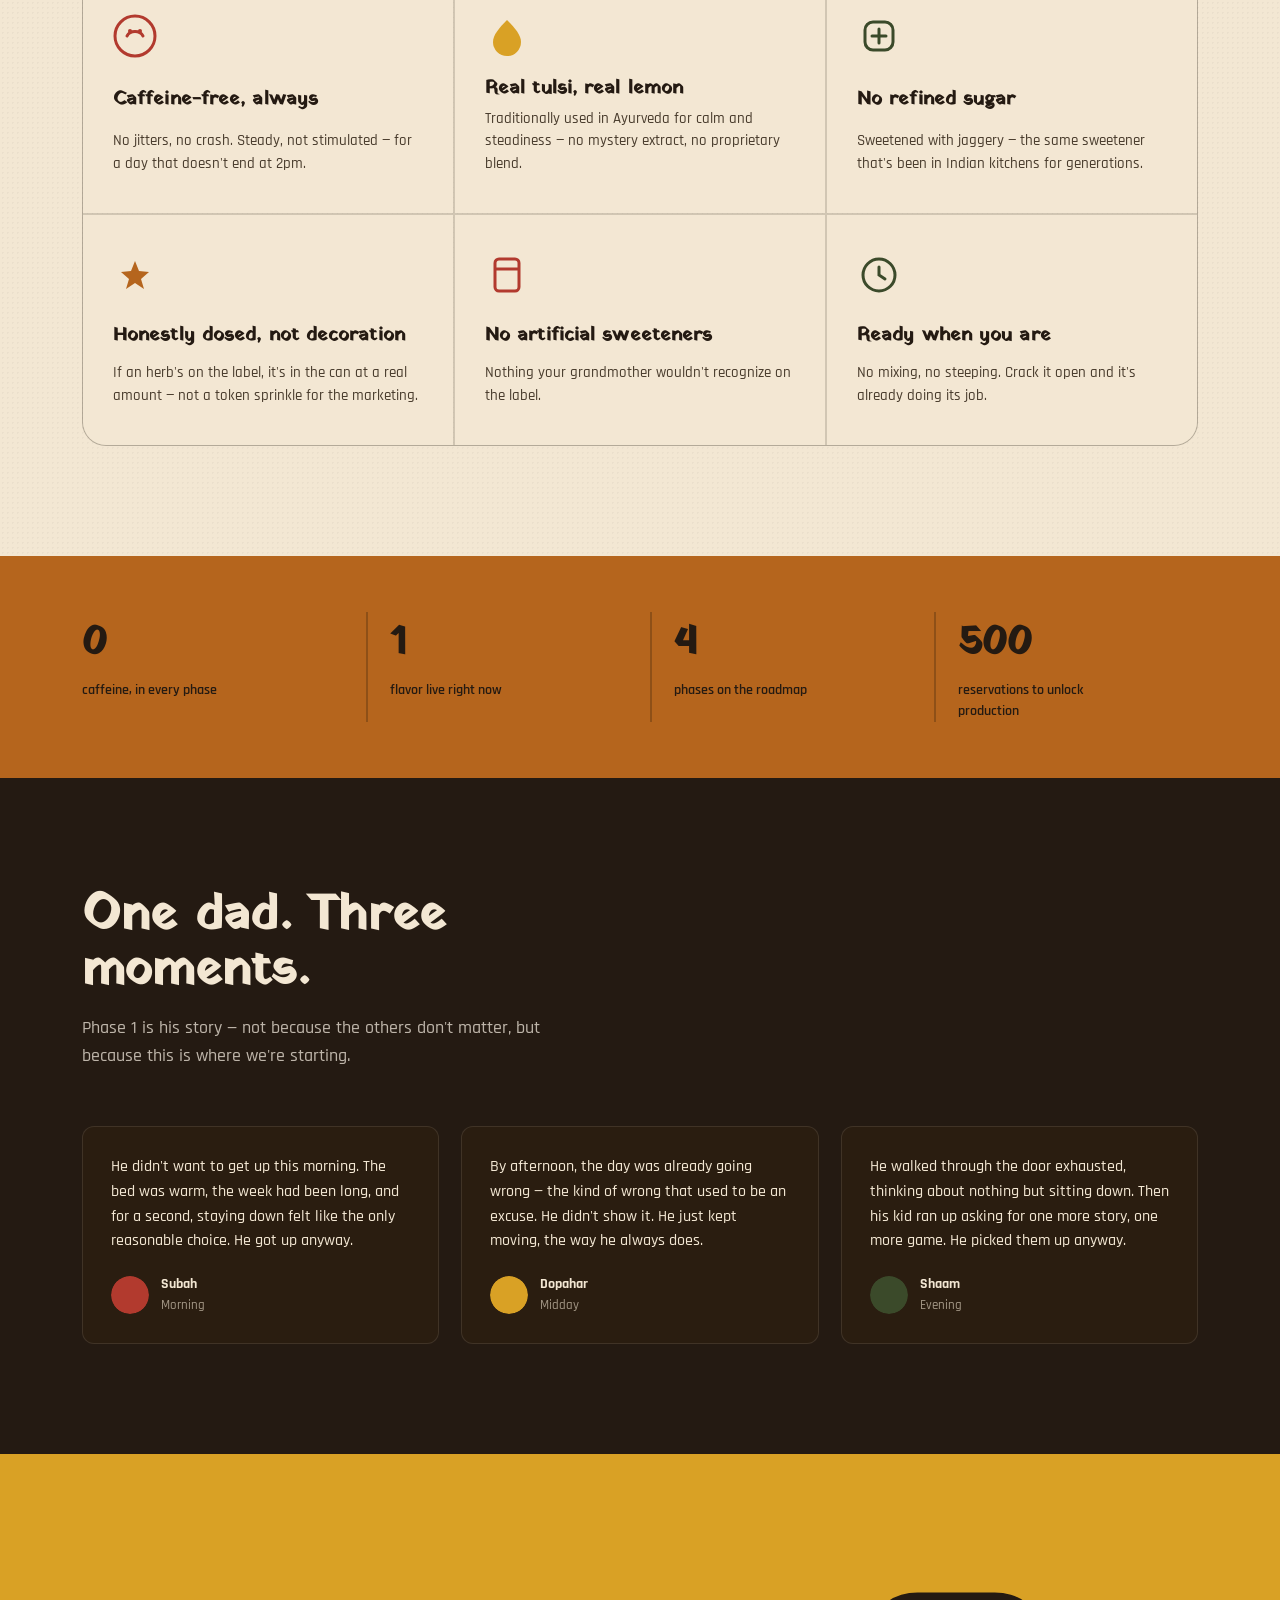
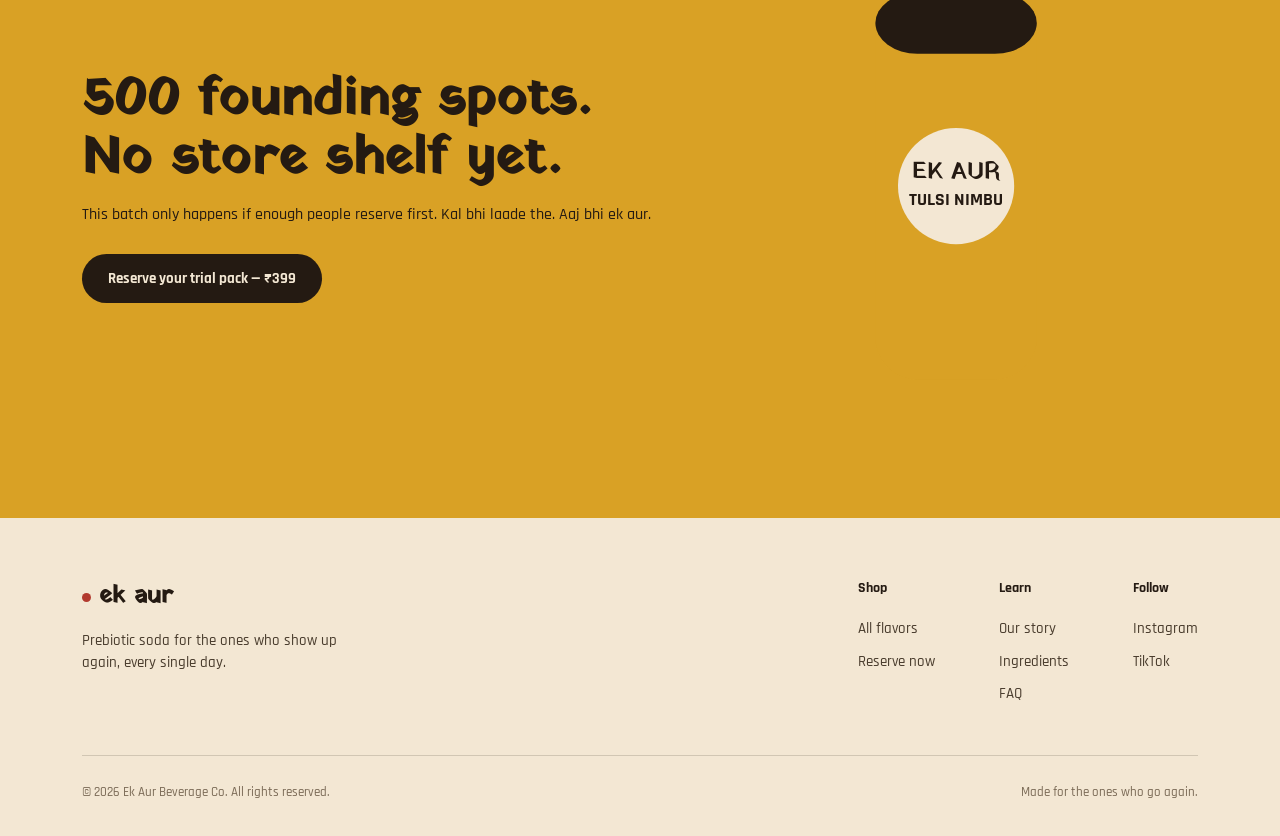
==== commit e902cda8: "Relaunch phase1" ====
--- a/index.html
+++ b/index.html
@@ -3,7 +3,7 @@
 <head>
 <meta charset="UTF-8">
 <meta name="viewport" content="width=device-width, initial-scale=1.0">
-<title>Ek Aur — Soda that makes you say it again</title>
+<title>Ek Aur — Ek Aur Din, Unke Liye</title>
 <link rel="preconnect" href="https://fonts.googleapis.com">
 <link rel="preconnect" href="https://fonts.gstatic.com" crossorigin>
 <link href="https://fonts.googleapis.com/css2?family=Yatra+One&family=Rajdhani:wght@400;500;600;700&display=swap" rel="stylesheet">
@@ -28,20 +28,27 @@
 <section class="hero">
   <div class="wrap">
     <div class="hero-copy">
-      <div class="hero-eyebrow">Prebiotic soda for people who don't stop</div>
+      <div class="hero-eyebrow">A caffeine-free tonic for the ones who don't stop</div>
       <h1>Thakoge.<br><span class="accent">Rukoge nahi.</span></h1>
-      <p class="lede">You'll tire. You won't stop. Ek Aur is brewed for the farmers, the pehelwans, the night-shift workers — everyone who finds one more day in them, every single day. Real fruit, real prebiotics, zero pretending it's easy.</p>
+      <p class="lede">You'll tire. You won't stop. Ek Aur is brewed for every dad who thought about quitting today and didn't, every pehelwan who takes one more round, every person who finds one more day in them. Real herbs, honestly dosed, zero caffeine crash.</p>
       <div class="hero-cta">
-        <a href="#flavors" class="btn">Shop the flavors</a>
+        <a href="#flavors" class="btn">See what's brewing</a>
         <a href="#story" class="btn ghost">What "ek aur" means</a>
       </div>
     </div>
     <div class="hero-art">
-      <div class="hero-badge">GUT-FIRST&nbsp;· LOW SUGAR</div>
+      <div class="hero-badge">CAFFEINE-FREE&nbsp;· REAL HERBS</div>
       <div class="hero-photo-frame">
-        <video autoplay muted loop playsinline poster="can-group-hero.jpg" aria-label="Four Ek Aur soda cans — Mango Chili, Rose Cardamom, Jamun Fizz, and Guava Lime — with fresh fruit and juice splashes">
-          <source src="video-hero-group.mp4" type="video/mp4">
-        </video>
+        <svg viewBox="0 0 440 520" xmlns="http://www.w3.org/2000/svg" role="img" aria-label="Ek Aur Tulsi Nimbu Sukoon can illustration">
+          <rect width="440" height="520" fill="var(--cream)"/>
+          <rect x="140" y="60" width="160" height="380" rx="34" fill="var(--teal)"/>
+          <rect x="140" y="60" width="160" height="58" rx="34" fill="var(--ink)"/>
+          <circle cx="220" cy="250" r="62" fill="var(--cream)"/>
+          <text x="220" y="240" text-anchor="middle" fill="var(--ink)" font-family="Yatra One, cursive" font-size="30">EK</text>
+          <text x="220" y="270" text-anchor="middle" fill="var(--ink)" font-family="Yatra One, cursive" font-size="30">AUR</text>
+          <text x="220" y="350" text-anchor="middle" fill="var(--marigold)" font-family="Rajdhani, sans-serif" font-weight="700" font-size="17">TULSI NIMBU SUKOON</text>
+          <text x="220" y="470" text-anchor="middle" fill="var(--ink)" font-family="Rajdhani, sans-serif" font-weight="600" font-size="14">CAFFEINE-FREE · 4-CAN TRIAL PACK</text>
+        </svg>
       </div>
     </div>
   </div>
@@ -49,86 +56,99 @@
 
 <div class="marquee-band">
   <div class="marquee-track">
-    <span>5G SUGAR</span>REAL FRUIT<span>3G PREBIOTIC FIBER</span>NO ARTIFICIAL SWEETENERS<span>MADE FOR SHARING (OR NOT)</span>4 FLAVORS<span>ONE MORE, ALWAYS</span>
+    <span>CAFFEINE-FREE</span>REAL TULSI &amp; LEMON<span>NO REFINED SUGAR</span>NO ARTIFICIAL SWEETENERS<span>BREWED FOR STEADY DAYS</span>PHASE 1 · TULSI NIMBU SUKOON<span>EK AUR DIN, UNKE LIYE</span>
   </div>
 </div>
 
 <section class="section" id="flavors">
   <div class="wrap">
     <div class="section-head">
-      <h2>Four flavors, zero middle ground</h2>
-      <p>Every can starts with real fruit and a prebiotic base — then we push the flavor somewhere a little louder.</p>
+      <h2>One flavor live. Three more earning their turn.</h2>
+      <p>We're launching one story at a time — each flavor unlocks as the last one proves itself.</p>
     </div>
     <div class="flavor-grid">
       <div class="flavor-card f1">
         <div class="flavor-media">
-          <picture>
-            <source srcset="can-mango-chili.webp" type="image/webp">
-            <img class="flavor-photo" src="can-mango-chili.jpg" alt="Ek Aur Mango Chili can with fresh mango and red chilies" loading="lazy">
-          </picture>
-          <video class="flavor-video" muted loop playsinline preload="none" poster="can-mango-chili.jpg">
-            <source src="video-mango-chili.mp4" type="video/mp4">
-          </video>
+          <svg viewBox="0 0 300 300" xmlns="http://www.w3.org/2000/svg" role="img" aria-label="Ek Aur Tulsi Nimbu Sukoon can illustration">
+            <rect width="300" height="300" fill="var(--teal)"/>
+            <rect x="108" y="30" width="84" height="230" rx="20" fill="var(--marigold)"/>
+            <rect x="108" y="30" width="84" height="34" rx="20" fill="var(--ink)"/>
+            <circle cx="150" cy="150" r="34" fill="var(--cream)"/>
+            <text x="150" y="145" text-anchor="middle" fill="var(--ink)" font-family="Yatra One, cursive" font-size="15">EK AUR</text>
+            <text x="150" y="163" text-anchor="middle" fill="var(--ink)" font-family="Rajdhani, sans-serif" font-weight="700" font-size="10">TULSI NIMBU</text>
+          </svg>
         </div>
         <div class="flavor-card-body">
-          <span class="flavor-tag">Best seller</span>
+          <span class="flavor-tag">Phase 1 · Live now</span>
           <div>
-            <h3>Mango Chili</h3>
-            <p>Ripe mango up front, a warm chili kick on the finish. Sweet doesn't mean soft.</p>
-          </div>
-        </div>
-      </div>
-      <div class="flavor-card f2">
+            <h3>Tulsi Nimbu Sukoon</h3>
+            <p>Bright tulsi and lemon, steady and calming — for the ones who show up again without making a show of it.</p>
+          </div>
+        </div>
+      </div>
+      <div class="flavor-card locked">
         <div class="flavor-media">
-          <picture>
-            <source srcset="can-rose-cardamom.webp" type="image/webp">
-            <img class="flavor-photo" src="can-rose-cardamom.jpg" alt="Ek Aur Rose Cardamom can with rose petals and cardamom pods" loading="lazy">
-          </picture>
-          <video class="flavor-video" muted loop playsinline preload="none" poster="can-rose-cardamom.jpg">
-            <source src="video-rose-commercial.mp4" type="video/mp4">
-          </video>
+          <svg viewBox="0 0 300 300" xmlns="http://www.w3.org/2000/svg" role="img" aria-label="Ashwa Amla Zor can illustration, coming soon">
+            <rect width="300" height="300" fill="var(--magenta)"/>
+            <rect x="108" y="30" width="84" height="230" rx="20" fill="var(--ink)"/>
+            <rect x="108" y="30" width="84" height="34" rx="20" fill="var(--magenta-dark)"/>
+            <circle cx="150" cy="150" r="34" fill="var(--cream)"/>
+            <text x="150" y="145" text-anchor="middle" fill="var(--ink)" font-family="Yatra One, cursive" font-size="15">EK AUR</text>
+            <text x="150" y="163" text-anchor="middle" fill="var(--ink)" font-family="Rajdhani, sans-serif" font-weight="700" font-size="10">ASHWA AMLA</text>
+          </svg>
+          <div class="lock-overlay">
+            <svg viewBox="0 0 24 24" width="28" height="28"><path fill="currentColor" d="M12 2a5 5 0 0 0-5 5v3H6a1 1 0 0 0-1 1v9a1 1 0 0 0 1 1h12a1 1 0 0 0 1-1v-9a1 1 0 0 0-1-1h-1V7a5 5 0 0 0-5-5zm0 2a3 3 0 0 1 3 3v3H9V7a3 3 0 0 1 3-3z"/></svg>
+          </div>
         </div>
         <div class="flavor-card-body">
-          <span class="flavor-tag">New</span>
+          <span class="flavor-tag">Phase 2 · Coming soon</span>
           <div>
-            <h3>Rose Cardamom</h3>
-            <p>Floral rose water and cracked cardamom — the five quiet minutes before the day starts again.</p>
-          </div>
-        </div>
-      </div>
-      <div class="flavor-card f3">
+            <h3>Ashwa Amla Zor</h3>
+            <p>For the pehelwan who takes one more round before the sun gets too hot to train in.</p>
+          </div>
+        </div>
+      </div>
+      <div class="flavor-card locked">
         <div class="flavor-media">
-          <picture>
-            <source srcset="can-jamun-fizz.webp" type="image/webp">
-            <img class="flavor-photo" src="can-jamun-fizz.jpg" alt="Ek Aur Jamun Fizz can with fresh jamun berries" loading="lazy">
-          </picture>
-          <video class="flavor-video" muted loop playsinline preload="none" poster="can-jamun-fizz.jpg">
-            <source src="video-jamun-fizz.mp4" type="video/mp4">
-          </video>
+          <svg viewBox="0 0 300 300" xmlns="http://www.w3.org/2000/svg" role="img" aria-label="Shilajit Adrak Josh can illustration, coming soon">
+            <rect width="300" height="300" fill="var(--coral)"/>
+            <rect x="108" y="30" width="84" height="230" rx="20" fill="var(--teal-dark)"/>
+            <rect x="108" y="30" width="84" height="34" rx="20" fill="var(--ink)"/>
+            <circle cx="150" cy="150" r="34" fill="var(--cream)"/>
+            <text x="150" y="145" text-anchor="middle" fill="var(--ink)" font-family="Yatra One, cursive" font-size="15">EK AUR</text>
+            <text x="150" y="163" text-anchor="middle" fill="var(--ink)" font-family="Rajdhani, sans-serif" font-weight="700" font-size="9">SHILAJIT ADRAK</text>
+          </svg>
+          <div class="lock-overlay">
+            <svg viewBox="0 0 24 24" width="28" height="28"><path fill="currentColor" d="M12 2a5 5 0 0 0-5 5v3H6a1 1 0 0 0-1 1v9a1 1 0 0 0 1 1h12a1 1 0 0 0 1-1v-9a1 1 0 0 0-1-1h-1V7a5 5 0 0 0-5-5zm0 2a3 3 0 0 1 3 3v3H9V7a3 3 0 0 1 3-3z"/></svg>
+          </div>
         </div>
         <div class="flavor-card-body">
-          <span class="flavor-tag">Fan favorite</span>
+          <span class="flavor-tag">Phase 3 · Coming soon</span>
           <div>
-            <h3>Jamun Fizz</h3>
-            <p>Deep purple jamun, tart and a little wild — grown on the same trees that shade a hundred village roads.</p>
-          </div>
-        </div>
-      </div>
-      <div class="flavor-card f4">
+            <h3>Shilajit Adrak Josh</h3>
+            <p>For the farmer who checks the field one more time before the sun is fully up.</p>
+          </div>
+        </div>
+      </div>
+      <div class="flavor-card locked">
         <div class="flavor-media">
-          <picture>
-            <source srcset="can-guava-lime.webp" type="image/webp">
-            <img class="flavor-photo" src="can-guava-lime.jpg" alt="Ek Aur Guava Lime can with guava halves and lime wedges" loading="lazy">
-          </picture>
-          <video class="flavor-video" muted loop playsinline preload="none" poster="can-guava-lime.jpg">
-            <source src="video-guava-lime.mp4" type="video/mp4">
-          </video>
+          <svg viewBox="0 0 300 300" xmlns="http://www.w3.org/2000/svg" role="img" aria-label="Brahmi Gulab Sakoon can illustration, coming soon">
+            <rect width="300" height="300" fill="var(--marigold)"/>
+            <rect x="108" y="30" width="84" height="230" rx="20" fill="var(--magenta)"/>
+            <rect x="108" y="30" width="84" height="34" rx="20" fill="var(--ink)"/>
+            <circle cx="150" cy="150" r="34" fill="var(--cream)"/>
+            <text x="150" y="145" text-anchor="middle" fill="var(--ink)" font-family="Yatra One, cursive" font-size="15">EK AUR</text>
+            <text x="150" y="163" text-anchor="middle" fill="var(--ink)" font-family="Rajdhani, sans-serif" font-weight="700" font-size="9">BRAHMI GULAB</text>
+          </svg>
+          <div class="lock-overlay">
+            <svg viewBox="0 0 24 24" width="28" height="28"><path fill="currentColor" d="M12 2a5 5 0 0 0-5 5v3H6a1 1 0 0 0-1 1v9a1 1 0 0 0 1 1h12a1 1 0 0 0 1-1v-9a1 1 0 0 0-1-1h-1V7a5 5 0 0 0-5-5zm0 2a3 3 0 0 1 3 3v3H9V7a3 3 0 0 1 3-3z"/></svg>
+          </div>
         </div>
         <div class="flavor-card-body">
-          <span class="flavor-tag">Everyday</span>
+          <span class="flavor-tag">Phase 4 · Coming soon</span>
           <div>
-            <h3>Guava Lime</h3>
-            <p>Sweet guava, sharp lime, endlessly drinkable. The everyday can for the everyday grind.</p>
+            <h3>Brahmi Gulab Sakoon</h3>
+            <p>For the parent who wants a clear head at the end of a very long day.</p>
           </div>
         </div>
       </div>
@@ -154,16 +174,66 @@
       <div class="story-meaning-row">
         <div class="num">02</div>
         <div>
-          <strong>Flavors rooted in Indian soil.</strong>
-          <div style="opacity:.8; font-size:14.5px; margin-top:4px;">Mango, jamun, rose, guava, chili — the fruit bowl and spice tin this country grew up with.</div>
+          <strong>Herbs rooted in Indian tradition.</strong>
+          <div style="opacity:.8; font-size:14.5px; margin-top:4px;">Tulsi, ashwagandha, shilajit, brahmi — the same names your grandmother trusted, brought to a can one flavor at a time.</div>
         </div>
       </div>
       <div class="story-meaning-row">
         <div class="num">03</div>
         <div>
           <strong>Brewed to actually help you go again.</strong>
-          <div style="opacity:.8; font-size:14.5px; margin-top:4px;">Prebiotic fiber, low sugar, real fruit — because showing up again deserves real fuel, not empty promises.</div>
-        </div>
+          <div style="opacity:.8; font-size:14.5px; margin-top:4px;">Caffeine-free, no refined sugar, real herbs — because showing up again deserves real fuel, not a crash later.</div>
+        </div>
+      </div>
+    </div>
+  </div>
+</section>
+
+<section class="section tight glimpses">
+  <div class="wrap">
+    <div class="section-head">
+      <h2>Ek aur din, har roop mein</h2>
+      <p>One more day, in every form it takes.</p>
+    </div>
+    <div class="glimpse-grid">
+      <div class="glimpse-card" style="background:var(--marigold);">
+        <svg viewBox="0 0 200 200" xmlns="http://www.w3.org/2000/svg" role="img" aria-label="Silhouette of a farmer working in a field at sunrise">
+          <circle cx="100" cy="60" r="34" fill="rgba(36,26,18,0.16)"/>
+          <path d="M20 175 L60 175 L70 150 L130 150 L140 175 L180 175" stroke="var(--ink)" stroke-width="4" fill="none" opacity="0.25"/>
+          <path d="M95 175 v-55 c0-10 6-16 14-20 l22-10" stroke="var(--ink)" stroke-width="7" fill="none" stroke-linecap="round"/>
+          <circle cx="95" cy="88" r="12" fill="var(--ink)"/>
+          <path d="M131 90 l24-22 a6 6 0 1 1 8 8 l-22 24" stroke="var(--ink)" stroke-width="6" fill="none" stroke-linecap="round"/>
+          <path d="M80 175 l6-42 M108 175 l-4-42" stroke="var(--ink)" stroke-width="7" stroke-linecap="round"/>
+        </svg>
+        <p class="glimpse-caption">The field doesn't wait for anyone to feel ready.</p>
+      </div>
+      <div class="glimpse-card" style="background:var(--magenta);">
+        <svg viewBox="0 0 200 200" xmlns="http://www.w3.org/2000/svg" role="img" aria-label="Silhouette of two kushti wrestlers grappling in an akhara">
+          <ellipse cx="100" cy="178" rx="85" ry="10" fill="rgba(36,26,18,0.18)"/>
+          <circle cx="72" cy="70" r="13" fill="var(--cream)"/>
+          <path d="M72 83 v34 M72 95 l-24 20 M72 95 l30 14 M60 117 l-6 40 M84 112 l10 42" stroke="var(--cream)" stroke-width="7" fill="none" stroke-linecap="round"/>
+          <circle cx="132" cy="76" r="13" fill="var(--cream)"/>
+          <path d="M132 89 v32 M132 100 l26 10 M132 100 l-30 12 M156 110 l4 42 M104 112 l-14 42" stroke="var(--cream)" stroke-width="7" fill="none" stroke-linecap="round"/>
+        </svg>
+        <p class="glimpse-caption">One more round, before the sun gets too hot to train in.</p>
+      </div>
+      <div class="glimpse-card" style="background:var(--teal);">
+        <svg viewBox="0 0 200 200" xmlns="http://www.w3.org/2000/svg" role="img" aria-label="Silhouette of a kabaddi raider mid-lunge">
+          <ellipse cx="100" cy="178" rx="85" ry="10" fill="rgba(0,0,0,0.15)"/>
+          <circle cx="95" cy="58" r="14" fill="var(--cream)"/>
+          <path d="M95 72 v40 l-35 20 M95 90 l45-14 M95 112 l40 46 M60 92 l30-10" stroke="var(--cream)" stroke-width="7" fill="none" stroke-linecap="round"/>
+        </svg>
+        <p class="glimpse-caption">One more raid, lungs burning, hand still out.</p>
+      </div>
+      <div class="glimpse-card" style="background:var(--ink); color:var(--cream);">
+        <svg viewBox="0 0 200 200" xmlns="http://www.w3.org/2000/svg" role="img" aria-label="Silhouette of a soldier standing watch, with mountains in the background">
+          <path d="M0 150 L50 95 L90 140 L130 80 L170 130 L200 150 Z" fill="rgba(243,231,211,0.12)"/>
+          <circle cx="100" cy="68" r="13" fill="var(--cream)"/>
+          <path d="M88 62 a13 8 0 0 1 24 0 z" fill="var(--cream)"/>
+          <path d="M100 81 v50 M100 96 l-22 12 M100 96 l22-8 M85 131 l-6 44 M115 123 l8 52" stroke="var(--cream)" stroke-width="7" fill="none" stroke-linecap="round"/>
+          <rect x="76" y="98" width="16" height="26" rx="4" fill="var(--cream)" opacity="0.8"/>
+        </svg>
+        <p class="glimpse-caption">One more watch, so someone else's day stays ordinary.</p>
       </div>
     </div>
   </div>
@@ -173,37 +243,37 @@
   <div class="wrap">
     <div class="section-head">
       <h2>What's actually in the can</h2>
-      <p>No long ingredient list to decode. Here's the entire pitch — or see the full breakdown.</p>
+      <p>No proprietary blends, no mystery extracts. Here's the entire pitch — or see the full breakdown.</p>
       <a href="ingredients.html" class="btn ghost">See the full ingredient breakdown</a>
     </div>
     <div class="benefit-grid">
       <div class="benefit-cell">
-        <svg class="benefit-icon" viewBox="0 0 44 44"><circle cx="22" cy="22" r="20" fill="none" stroke="#E63E7A" stroke-width="3"/><path d="M14 22c3-6 13-6 16 0" stroke="#E63E7A" stroke-width="3" fill="none" stroke-linecap="round"/><circle cx="17" cy="17" r="2" fill="#E63E7A"/><circle cx="27" cy="17" r="2" fill="#E63E7A"/></svg>
-        <h3>3g prebiotic fiber</h3>
-        <p>From chicory root — feeds the good bacteria already doing the work in your gut.</p>
-      </div>
-      <div class="benefit-cell">
-        <svg class="benefit-icon" viewBox="0 0 44 44"><path d="M22 6c8 8 14 15 14 22a14 14 0 0 1-28 0c0-7 6-14 14-22z" fill="#FFB627"/></svg>
-        <h3>5g sugar, real fruit</h3>
-        <p>Sweetened with fruit juice, not corn syrup. A fifth of what's in a regular soda.</p>
-      </div>
-      <div class="benefit-cell">
-        <svg class="benefit-icon" viewBox="0 0 44 44"><rect x="8" y="8" width="28" height="28" rx="8" fill="none" stroke="#0E5C56" stroke-width="3"/><path d="M15 22h14M22 15v14" stroke="#0E5C56" stroke-width="3" stroke-linecap="round"/></svg>
+        <svg class="benefit-icon" viewBox="0 0 44 44"><circle cx="22" cy="22" r="20" fill="none" stroke="#B23A2E" stroke-width="3"/><path d="M14 22c3-6 13-6 16 0" stroke="#B23A2E" stroke-width="3" fill="none" stroke-linecap="round"/><circle cx="17" cy="17" r="2" fill="#B23A2E"/><circle cx="27" cy="17" r="2" fill="#B23A2E"/></svg>
+        <h3>Caffeine-free, always</h3>
+        <p>No jitters, no crash. Steady, not stimulated — for a day that doesn't end at 2pm.</p>
+      </div>
+      <div class="benefit-cell">
+        <svg class="benefit-icon" viewBox="0 0 44 44"><path d="M22 6c8 8 14 15 14 22a14 14 0 0 1-28 0c0-7 6-14 14-22z" fill="#D9A125"/></svg>
+        <h3>Real tulsi, real lemon</h3>
+        <p>Traditionally used in Ayurveda for calm and steadiness — no mystery extract, no proprietary blend.</p>
+      </div>
+      <div class="benefit-cell">
+        <svg class="benefit-icon" viewBox="0 0 44 44"><rect x="8" y="8" width="28" height="28" rx="8" fill="none" stroke="#3B4A2A" stroke-width="3"/><path d="M15 22h14M22 15v14" stroke="#3B4A2A" stroke-width="3" stroke-linecap="round"/></svg>
+        <h3>No refined sugar</h3>
+        <p>Sweetened with jaggery — the same sweetener that's been in Indian kitchens for generations.</p>
+      </div>
+      <div class="benefit-cell">
+        <svg class="benefit-icon" viewBox="0 0 44 44"><path d="M22 8l4 10 10 1-8 7 3 10-9-6-9 6 3-10-8-7 10-1z" fill="#B5651D"/></svg>
+        <h3>Honestly dosed, not decoration</h3>
+        <p>If an herb's on the label, it's in the can at a real amount — not a token sprinkle for the marketing.</p>
+      </div>
+      <div class="benefit-cell">
+        <svg class="benefit-icon" viewBox="0 0 44 44"><rect x="10" y="6" width="24" height="32" rx="4" fill="none" stroke="#B23A2E" stroke-width="3"/><path d="M10 16h24" stroke="#B23A2E" stroke-width="3"/></svg>
         <h3>No artificial sweeteners</h3>
         <p>Nothing your grandmother wouldn't recognize on the label.</p>
       </div>
       <div class="benefit-cell">
-        <svg class="benefit-icon" viewBox="0 0 44 44"><path d="M22 8l4 10 10 1-8 7 3 10-9-6-9 6 3-10-8-7 10-1z" fill="#FF6B4A"/></svg>
-        <h3>Flavors with a point of view</h3>
-        <p>Built around spice and fruit combinations most sodas won't touch.</p>
-      </div>
-      <div class="benefit-cell">
-        <svg class="benefit-icon" viewBox="0 0 44 44"><rect x="10" y="6" width="24" height="32" rx="4" fill="none" stroke="#E63E7A" stroke-width="3"/><path d="M10 16h24" stroke="#E63E7A" stroke-width="3"/></svg>
-        <h3>90 calories a can</h3>
-        <p>Light enough for a second one without the second-guessing.</p>
-      </div>
-      <div class="benefit-cell">
-        <svg class="benefit-icon" viewBox="0 0 44 44"><circle cx="22" cy="22" r="16" fill="none" stroke="#0E5C56" stroke-width="3"/><path d="M22 14v8l6 4" stroke="#0E5C56" stroke-width="3" stroke-linecap="round" fill="none"/></svg>
+        <svg class="benefit-icon" viewBox="0 0 44 44"><circle cx="22" cy="22" r="16" fill="none" stroke="#3B4A2A" stroke-width="3"/><path d="M22 14v8l6 4" stroke="#3B4A2A" stroke-width="3" stroke-linecap="round" fill="none"/></svg>
         <h3>Ready when you are</h3>
         <p>No mixing, no steeping. Crack it open and it's already doing its job.</p>
       </div>
@@ -213,39 +283,39 @@
 
 <div class="stat-strip">
   <div class="wrap">
-    <div class="stat"><div class="big-num">5g</div><div class="label">sugar per can, not per serving</div></div>
-    <div class="stat"><div class="big-num">3g</div><div class="label">prebiotic fiber from chicory root</div></div>
-    <div class="stat"><div class="big-num">90</div><div class="label">calories, start to finish</div></div>
-    <div class="stat"><div class="big-num">4</div><div class="label">flavors, more on the way</div></div>
+    <div class="stat"><div class="big-num">0</div><div class="label">caffeine, in every phase</div></div>
+    <div class="stat"><div class="big-num">1</div><div class="label">flavor live right now</div></div>
+    <div class="stat"><div class="big-num">4</div><div class="label">phases on the roadmap</div></div>
+    <div class="stat"><div class="big-num">500</div><div class="label">reservations to unlock production</div></div>
   </div>
 </div>
 
 <section class="testimonials section" id="reviews">
   <div class="wrap">
     <div class="section-head">
-      <h2>Who this is brewed for</h2>
-      <p>Not a customer list — the people this brand was actually named after.</p>
+      <h2>One dad. Three moments.</h2>
+      <p>Phase 1 is his story — not because the others don't matter, but because this is where we're starting.</p>
     </div>
     <div class="t-grid">
       <div class="t-card">
-        <p>The farmer who checks the field one more time before the sun is fully up, because the crop doesn't wait for anyone to feel ready.</p>
+        <p>He didn't want to get up this morning. The bed was warm, the week had been long, and for a second, staying down felt like the only reasonable choice. He got up anyway.</p>
         <div class="t-who">
           <svg class="t-avatar" viewBox="0 0 40 40"><circle cx="20" cy="20" r="20" fill="#B23A2E"/></svg>
-          <div><div class="name">Ek aur subah</div><div class="meta">One more morning</div></div>
+          <div><div class="name">Subah</div><div class="meta">Morning</div></div>
         </div>
       </div>
       <div class="t-card">
-        <p>The pehelwan who takes one more round in the akhara before the sun gets too hot to train in — not for anyone watching, just because that's the deal he made with himself.</p>
+        <p>By afternoon, the day was already going wrong — the kind of wrong that used to be an excuse. He didn't show it. He just kept moving, the way he always does.</p>
         <div class="t-who">
           <svg class="t-avatar" viewBox="0 0 40 40"><circle cx="20" cy="20" r="20" fill="#D9A125"/></svg>
-          <div><div class="name">Ek aur round</div><div class="meta">One more round</div></div>
+          <div><div class="name">Dopahar</div><div class="meta">Midday</div></div>
         </div>
       </div>
       <div class="t-card">
-        <p>The parent running on four hours of sleep who still shows up — for the job, for the kids, for the version of tomorrow they're building one exhausted day at a time.</p>
+        <p>He walked through the door exhausted, thinking about nothing but sitting down. Then his kid ran up asking for one more story, one more game. He picked them up anyway.</p>
         <div class="t-who">
           <svg class="t-avatar" viewBox="0 0 40 40"><circle cx="20" cy="20" r="20" fill="#3B4A2A"/></svg>
-          <div><div class="name">Ek aur din</div><div class="meta">One more day</div></div>
+          <div><div class="name">Shaam</div><div class="meta">Evening</div></div>
         </div>
       </div>
     </div>
@@ -258,14 +328,14 @@
     <div>
       <h2>500 founding spots. No store shelf yet.</h2>
       <p style="margin-top:14px; font-size:16px;">This batch only happens if enough people reserve first. Kal bhi laade the. Aaj bhi ek aur.</p>
-      <a href="reserve.html" class="btn" style="background:var(--ink); color:var(--cream); margin-top:26px;">Reserve your case — ₹1,199</a>
+      <a href="reserve.html" class="btn" style="background:var(--ink); color:var(--cream); margin-top:26px;">Reserve your trial pack — ₹399</a>
     </div>
     <svg viewBox="0 0 300 300" style="justify-self:center;">
-      <rect x="100" y="30" width="100" height="240" rx="26" fill="#E63E7A"/>
-      <rect x="100" y="30" width="100" height="38" rx="26" fill="#1B1206"/>
-      <circle cx="150" cy="150" r="36" fill="#FFF6E9"/>
-      <text x="150" y="145" text-anchor="middle" fill="#1B1206" font-family="Unbounded, sans-serif" font-weight="900" font-size="15">EK AUR</text>
-      <text x="150" y="162" text-anchor="middle" fill="#1B1206" font-family="Unbounded, sans-serif" font-weight="700" font-size="11">JAMUN FIZZ</text>
+      <rect x="100" y="30" width="100" height="240" rx="26" fill="var(--marigold)"/>
+      <rect x="100" y="30" width="100" height="38" rx="26" fill="var(--ink)"/>
+      <circle cx="150" cy="150" r="36" fill="var(--cream)"/>
+      <text x="150" y="145" text-anchor="middle" fill="var(--ink)" font-family="Yatra One, cursive" font-size="15">EK AUR</text>
+      <text x="150" y="162" text-anchor="middle" fill="var(--ink)" font-family="Rajdhani, sans-serif" font-weight="700" font-size="11">TULSI NIMBU</text>
     </svg>
   </div>
 </section>
--- a/styles.css
+++ b/styles.css
@@ -127,11 +127,18 @@
 .flavor-card:nth-child(4){ transform:rotate(-1.8deg); }
 .flavor-card:nth-child(4):hover{ transform:translateY(-8px) rotate(-1.8deg) scale(1.01); }
 .flavor-media{position:relative; width:100%; aspect-ratio:4/3; overflow:hidden;}
+.flavor-media svg{position:absolute; inset:0; width:100%; height:100%; display:block;}
 .flavor-photo{position:absolute; inset:0; width:100%; height:100%; object-fit:cover; display:block; transition:opacity .25s ease;}
 .flavor-video{position:absolute; inset:0; width:100%; height:100%; object-fit:cover; display:block; opacity:0; transition:opacity .25s ease; pointer-events:none;}
 .flavor-card:hover .flavor-photo{opacity:0;}
 .flavor-card:hover .flavor-video{opacity:1;}
 .flavor-card-body{padding:20px 22px 24px; display:flex; flex-direction:column; flex:1; justify-content:space-between;}
+.flavor-card.locked .flavor-media{opacity:0.55; filter:grayscale(0.3);}
+.lock-overlay{
+  position:absolute; inset:0; display:flex; align-items:center; justify-content:center;
+  color:var(--cream); background:rgba(36,26,18,0.28);
+}
+.flavor-card.locked .flavor-tag{background:rgba(36,26,18,0.14); color:var(--ink);}
 .flavor-card h3{font-size:23px; font-weight:700; margin-top:16px;}
 .flavor-card p{font-size:14.5px; margin-top:8px; opacity:0.85;}
 .flavor-tag{ align-self:flex-start; font-size:12.5px; font-weight:700; padding:5px 12px; border-radius:100px; background:rgba(0,0,0,0.12); }
@@ -139,6 +146,18 @@
 .f2{background:#FFE3B0; color:#7A4A00;}
 .f3{background:#CDEFE6; color:#0A423D;}
 .f4{background:#FFD3C2; color:#7A2A0E;}
+
+/* ---------- GLIMPSES ---------- */
+.glimpse-grid{ display:grid; grid-template-columns:repeat(4,1fr); gap:18px; }
+.glimpse-card{
+  border-radius:var(--radius-lg); padding:22px 20px 24px; color:var(--ink);
+  display:flex; flex-direction:column; gap:14px;
+}
+.glimpse-card svg{ width:100%; height:auto; max-height:150px; }
+.glimpse-caption{ font-size:14.5px; font-weight:600; line-height:1.4; }
+@media (max-width:920px){
+  .glimpse-grid{grid-template-columns:repeat(2,1fr);}
+}
 
 /* ---------- STORY ---------- */
 .story{ background:var(--teal); color:var(--cream); position:relative; }
@@ -232,6 +251,11 @@
   border:1px solid var(--line); max-width:280px;
 }
 .qr-card img{ width:100%; border-radius:8px; }
+.qr-pending{
+  display:flex; flex-direction:column; align-items:center; gap:10px; text-align:center;
+  padding:30px 16px; background:var(--cream); border-radius:8px; color:var(--magenta-dark);
+}
+.qr-pending p{ font-size:13px; font-weight:600; color:var(--ink); max-width:200px; }
 .upi-id-row{
   display:flex; align-items:center; justify-content:space-between; gap:10px;
   margin-top:14px; font-size:12.5px; font-weight:600; word-break:break-all;
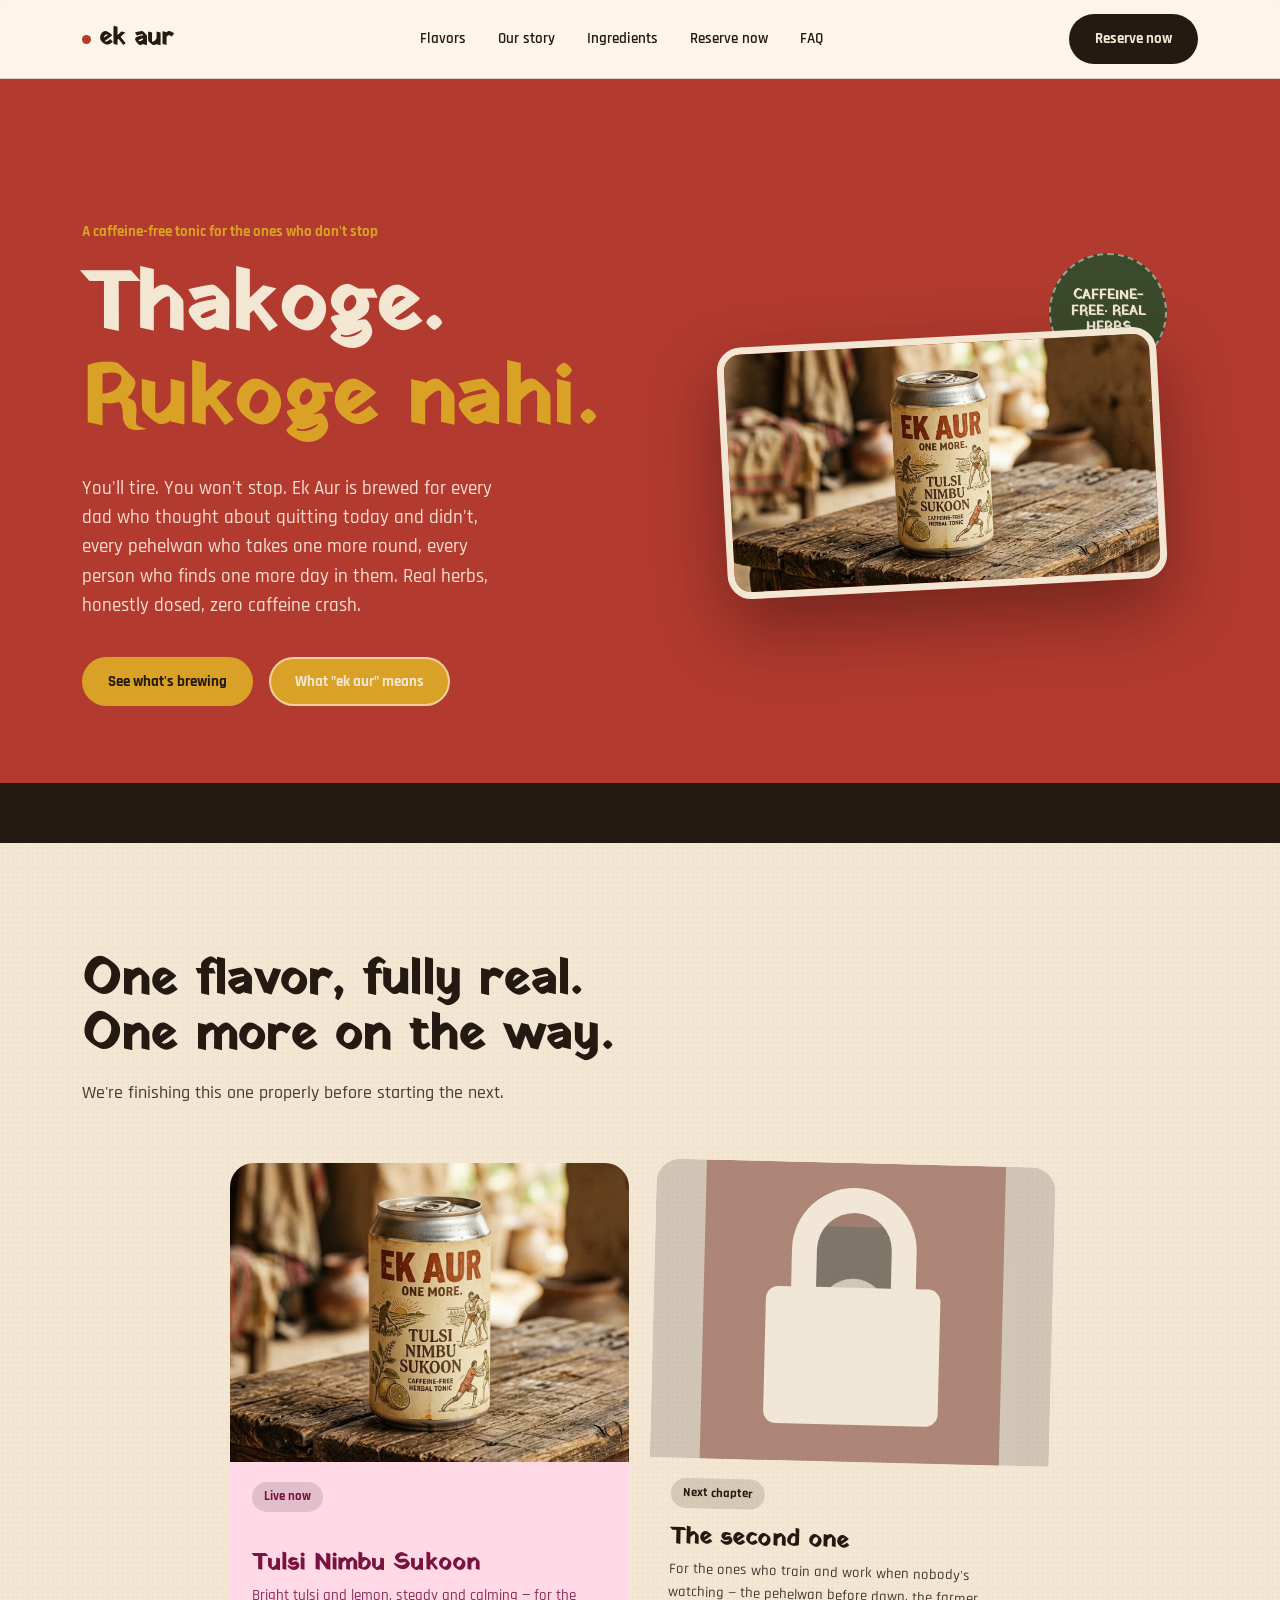
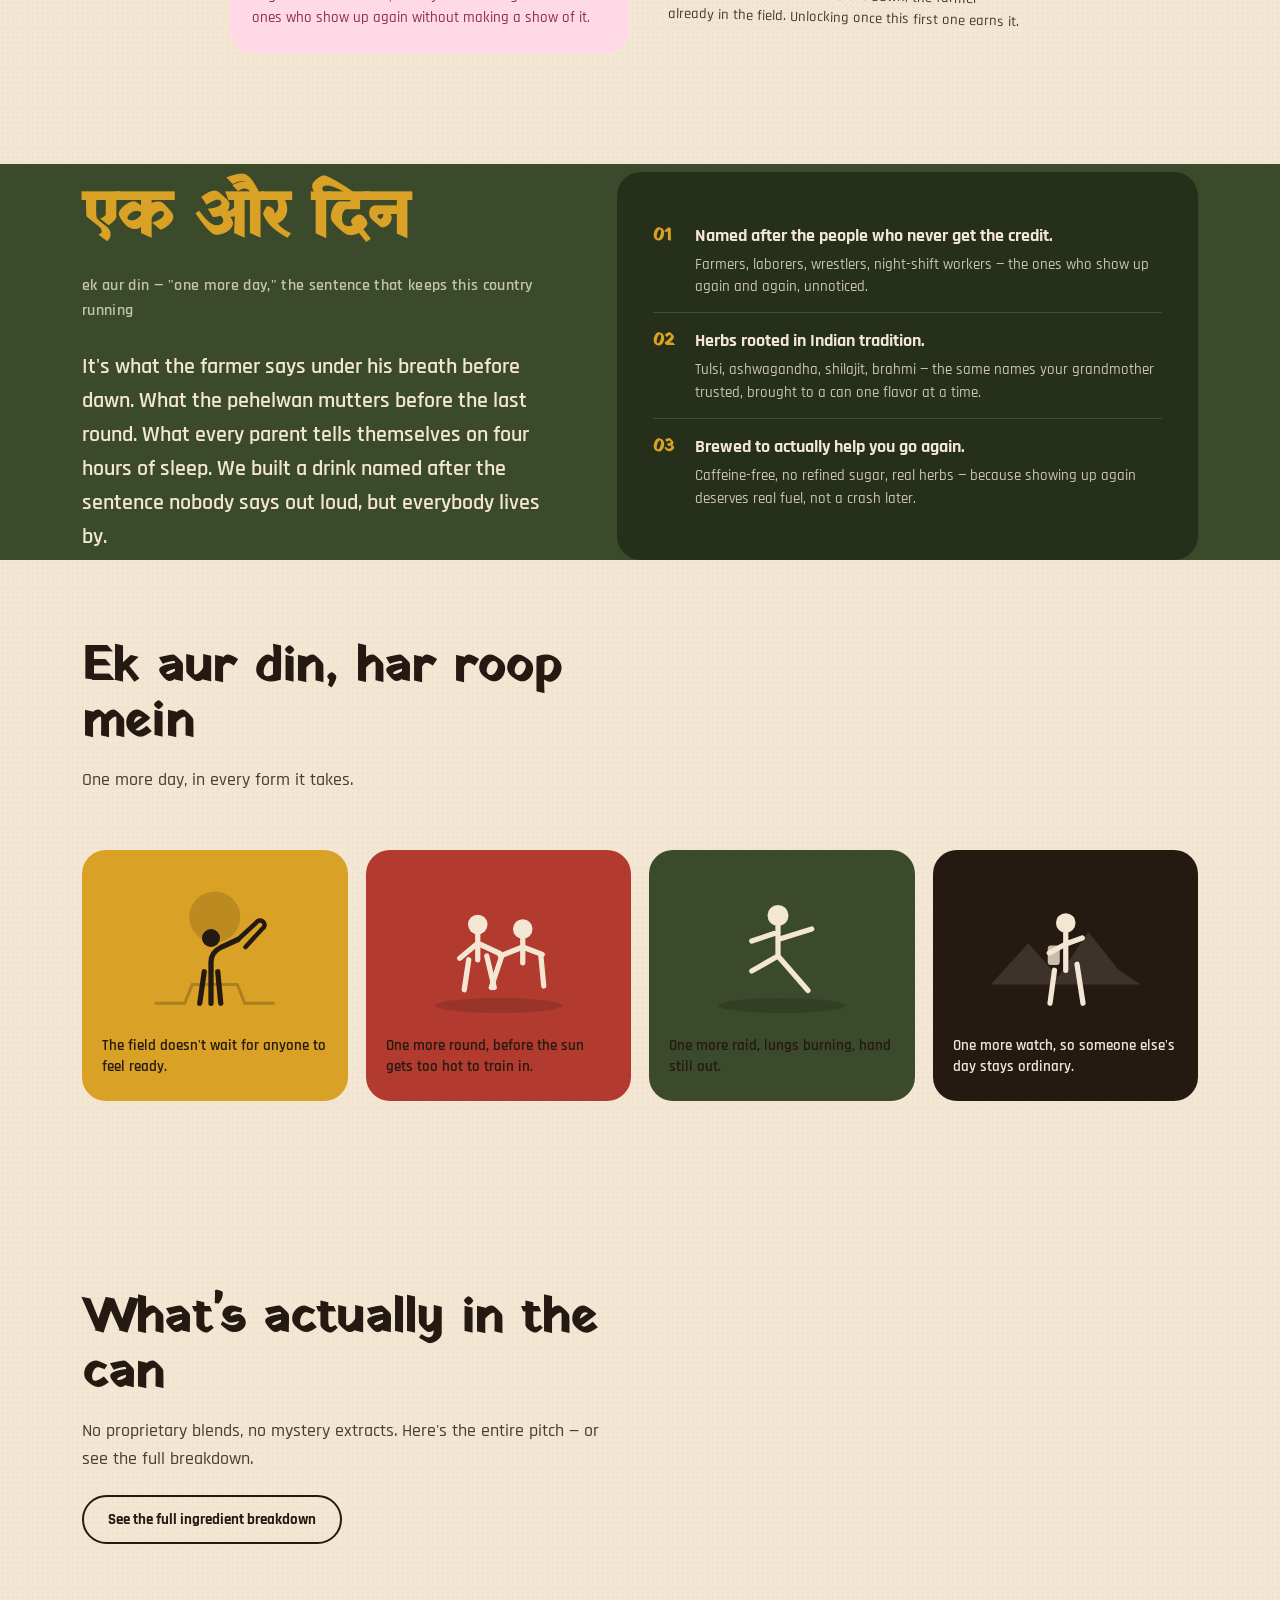
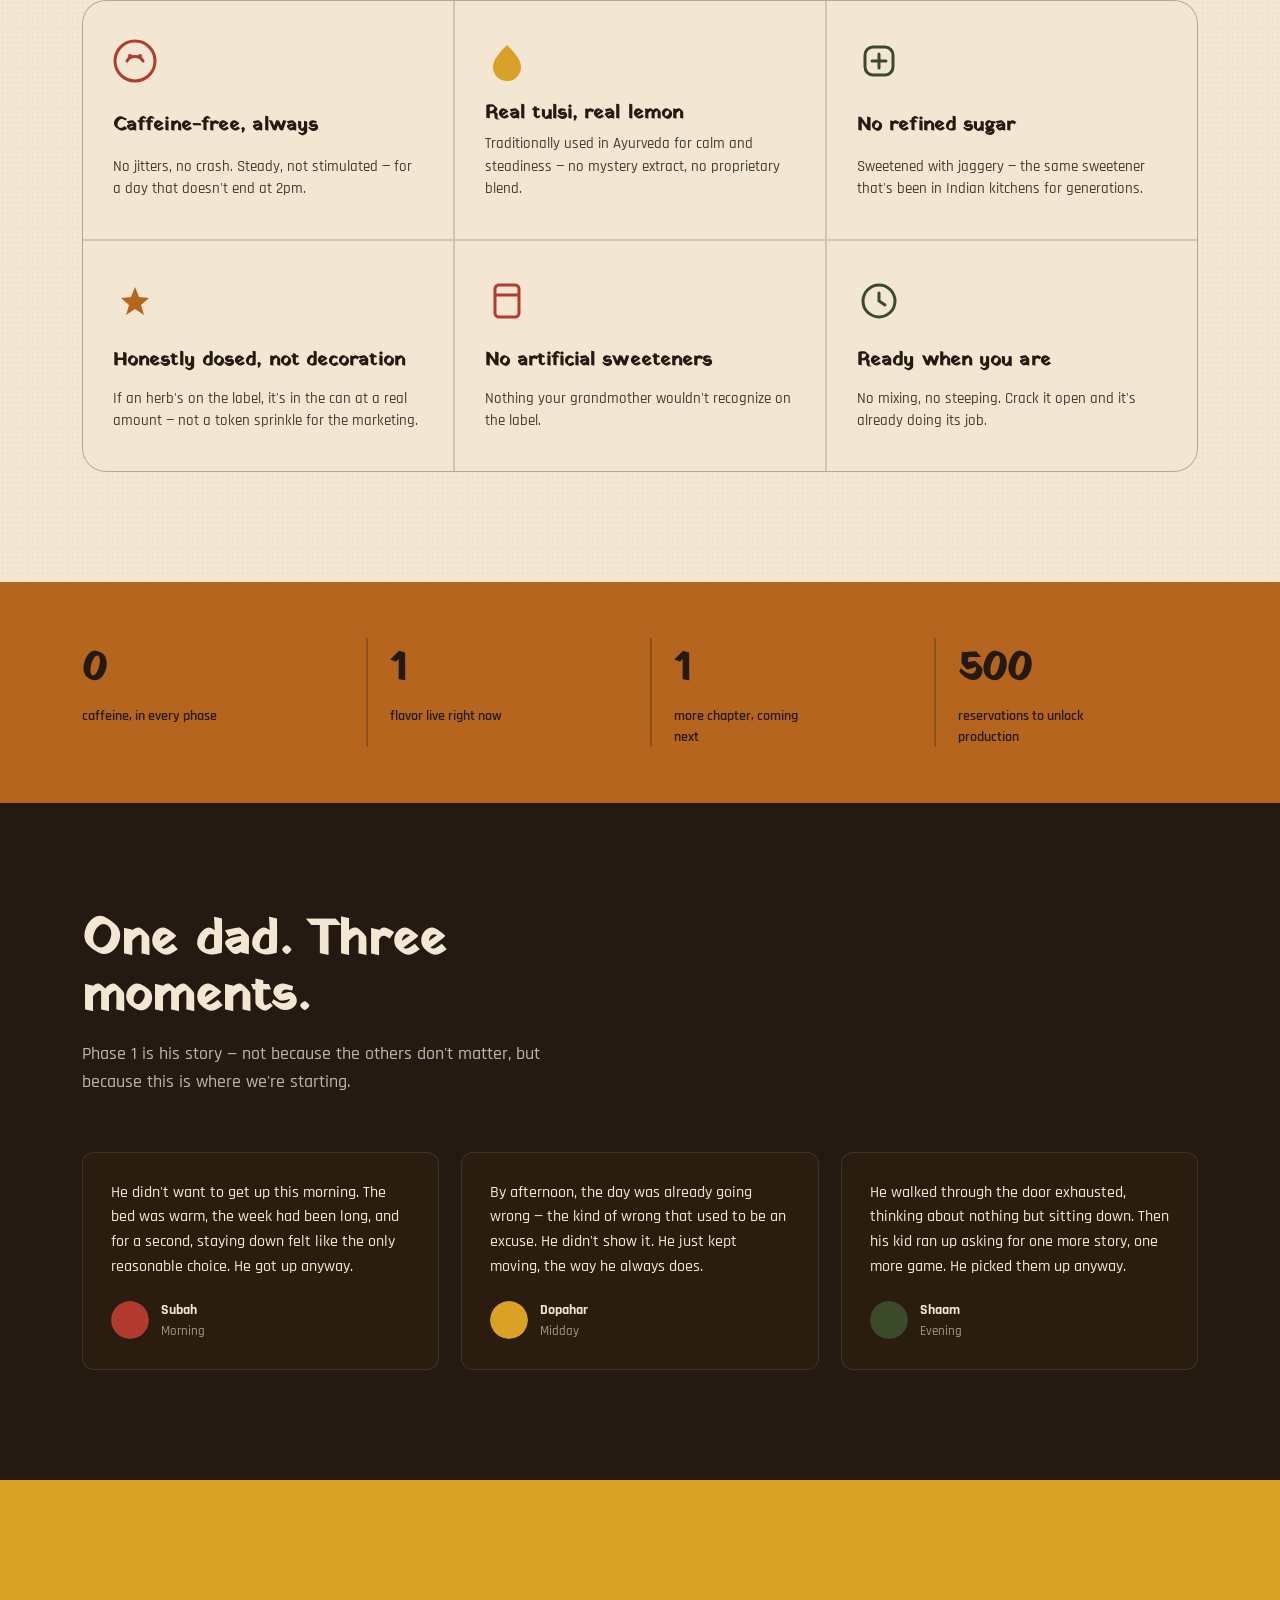
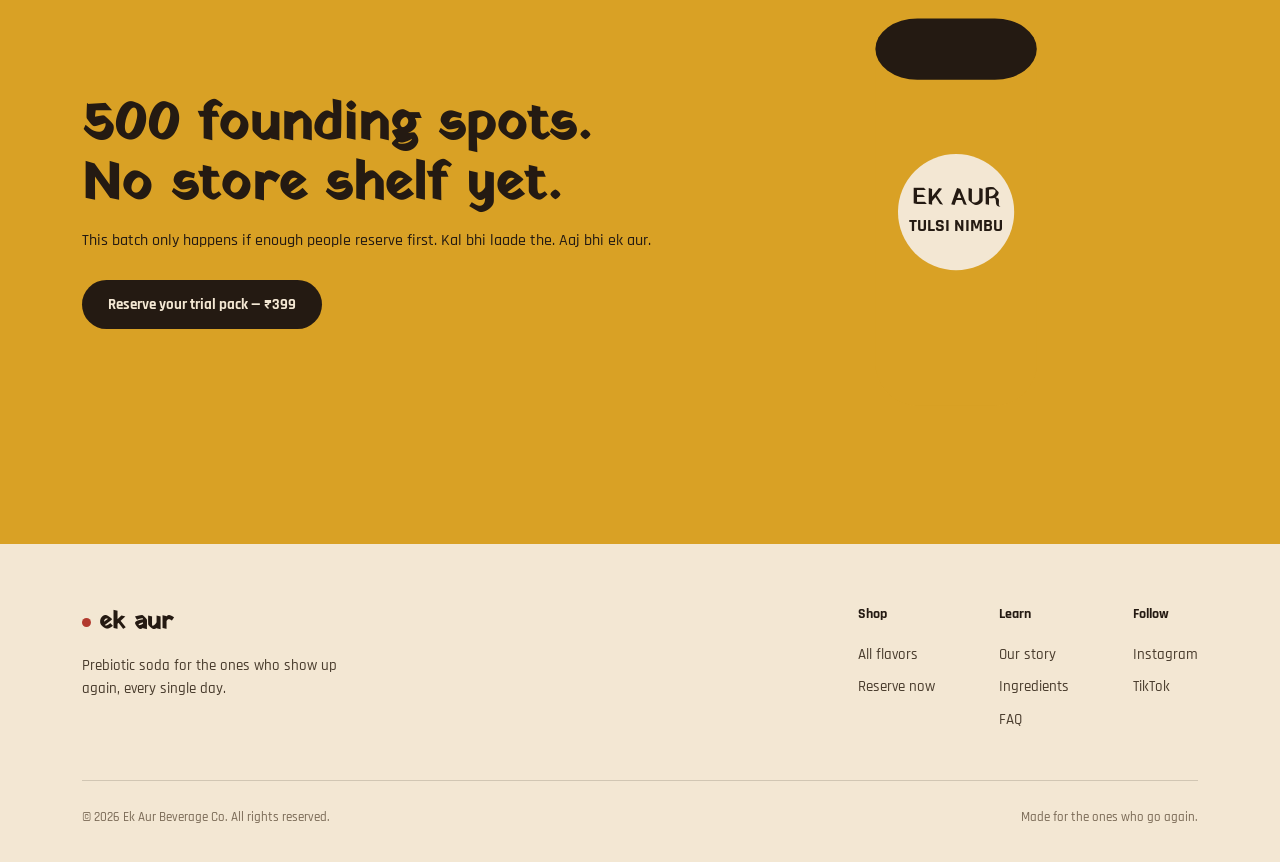
==== commit ada2f521: "ekaurtulsinimbu  theme changed" ====
--- a/index.html
+++ b/index.html
@@ -39,16 +39,10 @@
     <div class="hero-art">
       <div class="hero-badge">CAFFEINE-FREE&nbsp;· REAL HERBS</div>
       <div class="hero-photo-frame">
-        <svg viewBox="0 0 440 520" xmlns="http://www.w3.org/2000/svg" role="img" aria-label="Ek Aur Tulsi Nimbu Sukoon can illustration">
-          <rect width="440" height="520" fill="var(--cream)"/>
-          <rect x="140" y="60" width="160" height="380" rx="34" fill="var(--teal)"/>
-          <rect x="140" y="60" width="160" height="58" rx="34" fill="var(--ink)"/>
-          <circle cx="220" cy="250" r="62" fill="var(--cream)"/>
-          <text x="220" y="240" text-anchor="middle" fill="var(--ink)" font-family="Yatra One, cursive" font-size="30">EK</text>
-          <text x="220" y="270" text-anchor="middle" fill="var(--ink)" font-family="Yatra One, cursive" font-size="30">AUR</text>
-          <text x="220" y="350" text-anchor="middle" fill="var(--marigold)" font-family="Rajdhani, sans-serif" font-weight="700" font-size="17">TULSI NIMBU SUKOON</text>
-          <text x="220" y="470" text-anchor="middle" fill="var(--ink)" font-family="Rajdhani, sans-serif" font-weight="600" font-size="14">CAFFEINE-FREE · 4-CAN TRIAL PACK</text>
-        </svg>
+        <picture>
+          <source srcset="can-tulsi-nimbu.webp" type="image/webp">
+          <img src="can-tulsi-nimbu.jpg" alt="Ek Aur Tulsi Nimbu Sukoon can on a rustic wooden table, label illustrated with a farmer at sunrise and kushti wrestlers" loading="eager">
+        </picture>
       </div>
     </div>
   </div>
@@ -63,23 +57,22 @@
 <section class="section" id="flavors">
   <div class="wrap">
     <div class="section-head">
-      <h2>One flavor live. Three more earning their turn.</h2>
-      <p>We're launching one story at a time — each flavor unlocks as the last one proves itself.</p>
-    </div>
-    <div class="flavor-grid">
+      <h2>One flavor, fully real. One more on the way.</h2>
+      <p>We're finishing this one properly before starting the next.</p>
+    </div>
+    <div class="flavor-grid flavor-grid-2">
       <div class="flavor-card f1">
         <div class="flavor-media">
-          <svg viewBox="0 0 300 300" xmlns="http://www.w3.org/2000/svg" role="img" aria-label="Ek Aur Tulsi Nimbu Sukoon can illustration">
-            <rect width="300" height="300" fill="var(--teal)"/>
-            <rect x="108" y="30" width="84" height="230" rx="20" fill="var(--marigold)"/>
-            <rect x="108" y="30" width="84" height="34" rx="20" fill="var(--ink)"/>
-            <circle cx="150" cy="150" r="34" fill="var(--cream)"/>
-            <text x="150" y="145" text-anchor="middle" fill="var(--ink)" font-family="Yatra One, cursive" font-size="15">EK AUR</text>
-            <text x="150" y="163" text-anchor="middle" fill="var(--ink)" font-family="Rajdhani, sans-serif" font-weight="700" font-size="10">TULSI NIMBU</text>
-          </svg>
+          <picture>
+            <source srcset="can-tulsi-nimbu.webp" type="image/webp">
+            <img class="flavor-photo" src="can-tulsi-nimbu.jpg" alt="Ek Aur Tulsi Nimbu Sukoon can on a rustic wooden table" loading="lazy">
+          </picture>
+          <video class="flavor-video" muted loop playsinline preload="none" poster="video-tulsi-nimbu-poster.jpg">
+            <source src="video-tulsi-nimbu.mp4" type="video/mp4">
+          </video>
         </div>
         <div class="flavor-card-body">
-          <span class="flavor-tag">Phase 1 · Live now</span>
+          <span class="flavor-tag">Live now</span>
           <div>
             <h3>Tulsi Nimbu Sukoon</h3>
             <p>Bright tulsi and lemon, steady and calming — for the ones who show up again without making a show of it.</p>
@@ -88,67 +81,23 @@
       </div>
       <div class="flavor-card locked">
         <div class="flavor-media">
-          <svg viewBox="0 0 300 300" xmlns="http://www.w3.org/2000/svg" role="img" aria-label="Ashwa Amla Zor can illustration, coming soon">
+          <svg viewBox="0 0 300 300" xmlns="http://www.w3.org/2000/svg" role="img" aria-label="Second flavor, coming soon">
             <rect width="300" height="300" fill="var(--magenta)"/>
             <rect x="108" y="30" width="84" height="230" rx="20" fill="var(--ink)"/>
             <rect x="108" y="30" width="84" height="34" rx="20" fill="var(--magenta-dark)"/>
             <circle cx="150" cy="150" r="34" fill="var(--cream)"/>
             <text x="150" y="145" text-anchor="middle" fill="var(--ink)" font-family="Yatra One, cursive" font-size="15">EK AUR</text>
-            <text x="150" y="163" text-anchor="middle" fill="var(--ink)" font-family="Rajdhani, sans-serif" font-weight="700" font-size="10">ASHWA AMLA</text>
+            <text x="150" y="163" text-anchor="middle" fill="var(--ink)" font-family="Rajdhani, sans-serif" font-weight="700" font-size="10">COMING SOON</text>
           </svg>
           <div class="lock-overlay">
             <svg viewBox="0 0 24 24" width="28" height="28"><path fill="currentColor" d="M12 2a5 5 0 0 0-5 5v3H6a1 1 0 0 0-1 1v9a1 1 0 0 0 1 1h12a1 1 0 0 0 1-1v-9a1 1 0 0 0-1-1h-1V7a5 5 0 0 0-5-5zm0 2a3 3 0 0 1 3 3v3H9V7a3 3 0 0 1 3-3z"/></svg>
           </div>
         </div>
         <div class="flavor-card-body">
-          <span class="flavor-tag">Phase 2 · Coming soon</span>
+          <span class="flavor-tag">Next chapter</span>
           <div>
-            <h3>Ashwa Amla Zor</h3>
-            <p>For the pehelwan who takes one more round before the sun gets too hot to train in.</p>
-          </div>
-        </div>
-      </div>
-      <div class="flavor-card locked">
-        <div class="flavor-media">
-          <svg viewBox="0 0 300 300" xmlns="http://www.w3.org/2000/svg" role="img" aria-label="Shilajit Adrak Josh can illustration, coming soon">
-            <rect width="300" height="300" fill="var(--coral)"/>
-            <rect x="108" y="30" width="84" height="230" rx="20" fill="var(--teal-dark)"/>
-            <rect x="108" y="30" width="84" height="34" rx="20" fill="var(--ink)"/>
-            <circle cx="150" cy="150" r="34" fill="var(--cream)"/>
-            <text x="150" y="145" text-anchor="middle" fill="var(--ink)" font-family="Yatra One, cursive" font-size="15">EK AUR</text>
-            <text x="150" y="163" text-anchor="middle" fill="var(--ink)" font-family="Rajdhani, sans-serif" font-weight="700" font-size="9">SHILAJIT ADRAK</text>
-          </svg>
-          <div class="lock-overlay">
-            <svg viewBox="0 0 24 24" width="28" height="28"><path fill="currentColor" d="M12 2a5 5 0 0 0-5 5v3H6a1 1 0 0 0-1 1v9a1 1 0 0 0 1 1h12a1 1 0 0 0 1-1v-9a1 1 0 0 0-1-1h-1V7a5 5 0 0 0-5-5zm0 2a3 3 0 0 1 3 3v3H9V7a3 3 0 0 1 3-3z"/></svg>
-          </div>
-        </div>
-        <div class="flavor-card-body">
-          <span class="flavor-tag">Phase 3 · Coming soon</span>
-          <div>
-            <h3>Shilajit Adrak Josh</h3>
-            <p>For the farmer who checks the field one more time before the sun is fully up.</p>
-          </div>
-        </div>
-      </div>
-      <div class="flavor-card locked">
-        <div class="flavor-media">
-          <svg viewBox="0 0 300 300" xmlns="http://www.w3.org/2000/svg" role="img" aria-label="Brahmi Gulab Sakoon can illustration, coming soon">
-            <rect width="300" height="300" fill="var(--marigold)"/>
-            <rect x="108" y="30" width="84" height="230" rx="20" fill="var(--magenta)"/>
-            <rect x="108" y="30" width="84" height="34" rx="20" fill="var(--ink)"/>
-            <circle cx="150" cy="150" r="34" fill="var(--cream)"/>
-            <text x="150" y="145" text-anchor="middle" fill="var(--ink)" font-family="Yatra One, cursive" font-size="15">EK AUR</text>
-            <text x="150" y="163" text-anchor="middle" fill="var(--ink)" font-family="Rajdhani, sans-serif" font-weight="700" font-size="9">BRAHMI GULAB</text>
-          </svg>
-          <div class="lock-overlay">
-            <svg viewBox="0 0 24 24" width="28" height="28"><path fill="currentColor" d="M12 2a5 5 0 0 0-5 5v3H6a1 1 0 0 0-1 1v9a1 1 0 0 0 1 1h12a1 1 0 0 0 1-1v-9a1 1 0 0 0-1-1h-1V7a5 5 0 0 0-5-5zm0 2a3 3 0 0 1 3 3v3H9V7a3 3 0 0 1 3-3z"/></svg>
-          </div>
-        </div>
-        <div class="flavor-card-body">
-          <span class="flavor-tag">Phase 4 · Coming soon</span>
-          <div>
-            <h3>Brahmi Gulab Sakoon</h3>
-            <p>For the parent who wants a clear head at the end of a very long day.</p>
+            <h3>The second one</h3>
+            <p>For the ones who train and work when nobody's watching — the pehelwan before dawn, the farmer already in the field. Unlocking once this first one earns it.</p>
           </div>
         </div>
       </div>
@@ -285,7 +234,7 @@
   <div class="wrap">
     <div class="stat"><div class="big-num">0</div><div class="label">caffeine, in every phase</div></div>
     <div class="stat"><div class="big-num">1</div><div class="label">flavor live right now</div></div>
-    <div class="stat"><div class="big-num">4</div><div class="label">phases on the roadmap</div></div>
+    <div class="stat"><div class="big-num">1</div><div class="label">more chapter, coming next</div></div>
     <div class="stat"><div class="big-num">500</div><div class="label">reservations to unlock production</div></div>
   </div>
 </div>
--- a/styles.css
+++ b/styles.css
@@ -116,6 +116,7 @@
 
 /* ---------- FLAVORS ---------- */
 .flavor-grid{ display:grid; grid-template-columns:repeat(4, 1fr); gap:22px; }
+.flavor-grid-2{ grid-template-columns:repeat(2, 1fr); max-width:820px; margin:0 auto; }
 .flavor-card{
   border-radius:var(--radius-lg); overflow:hidden; min-height:340px;
   display:flex; flex-direction:column; position:relative;
